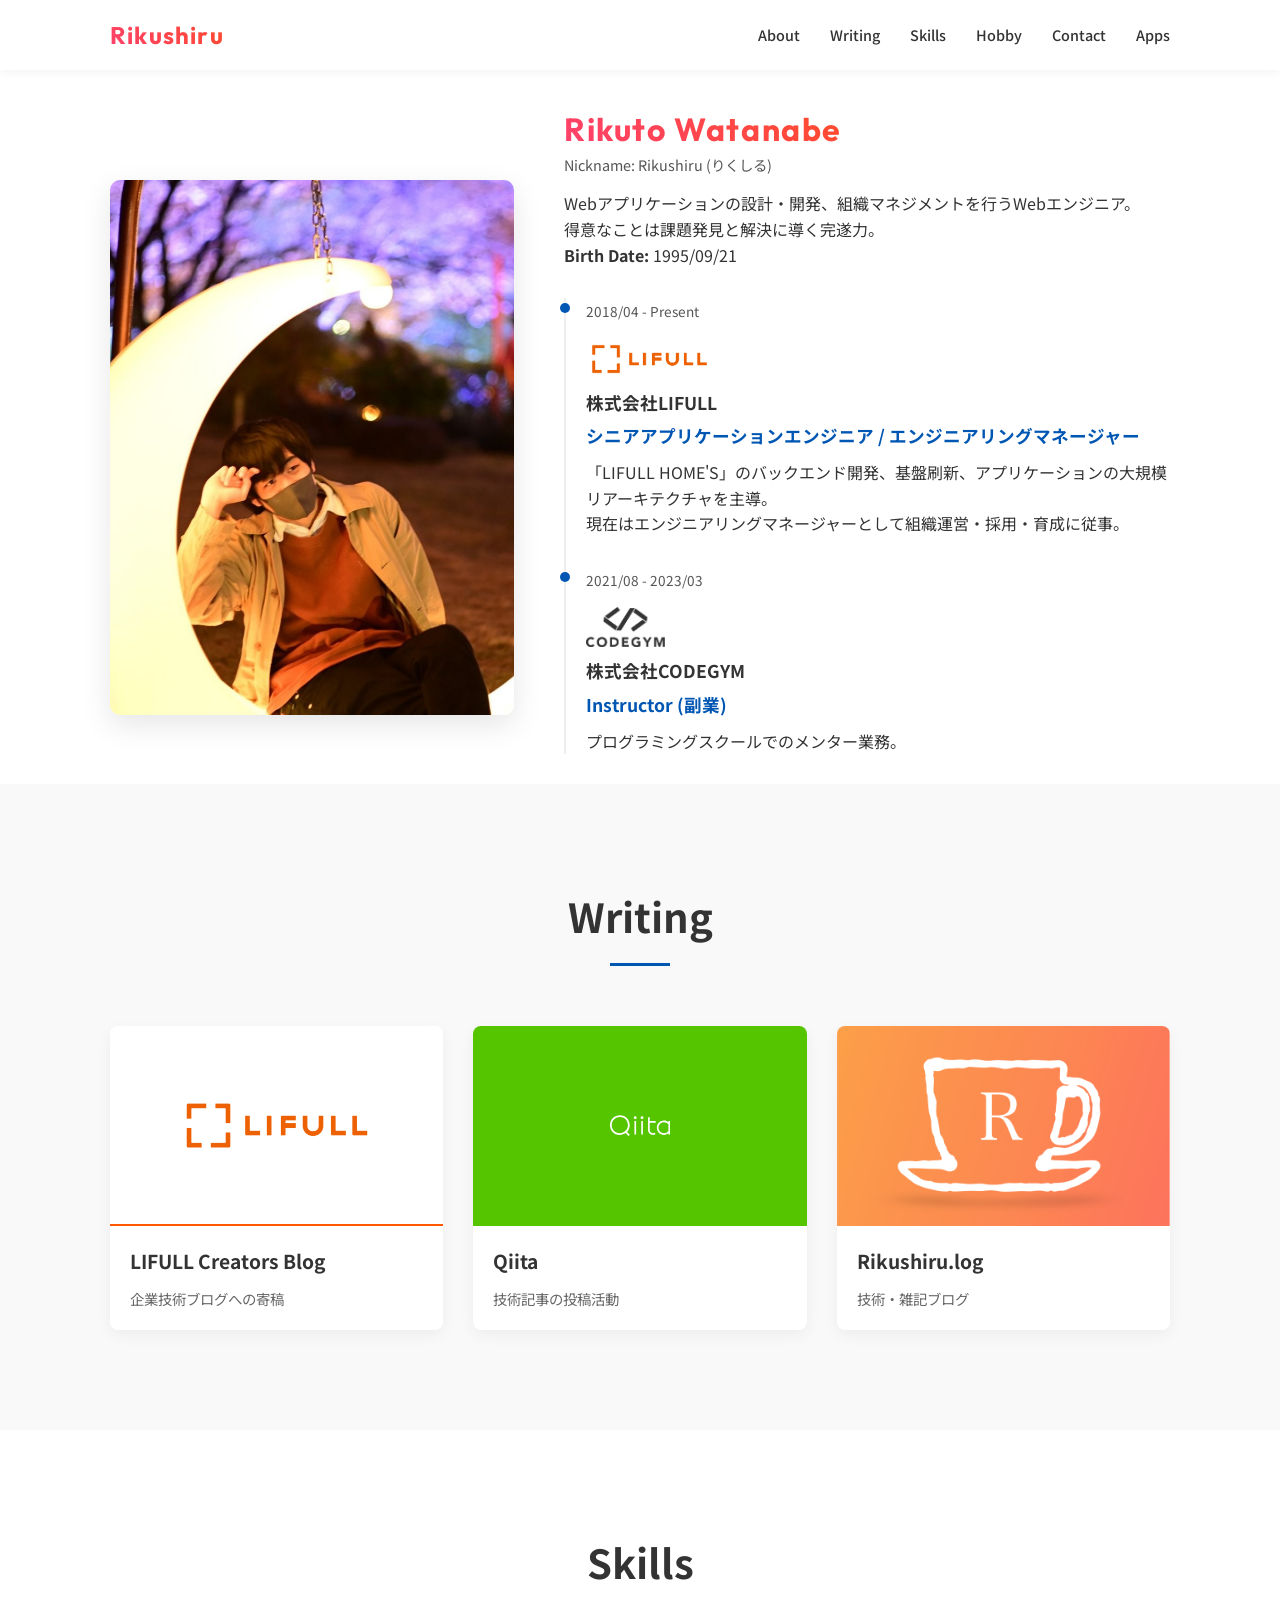
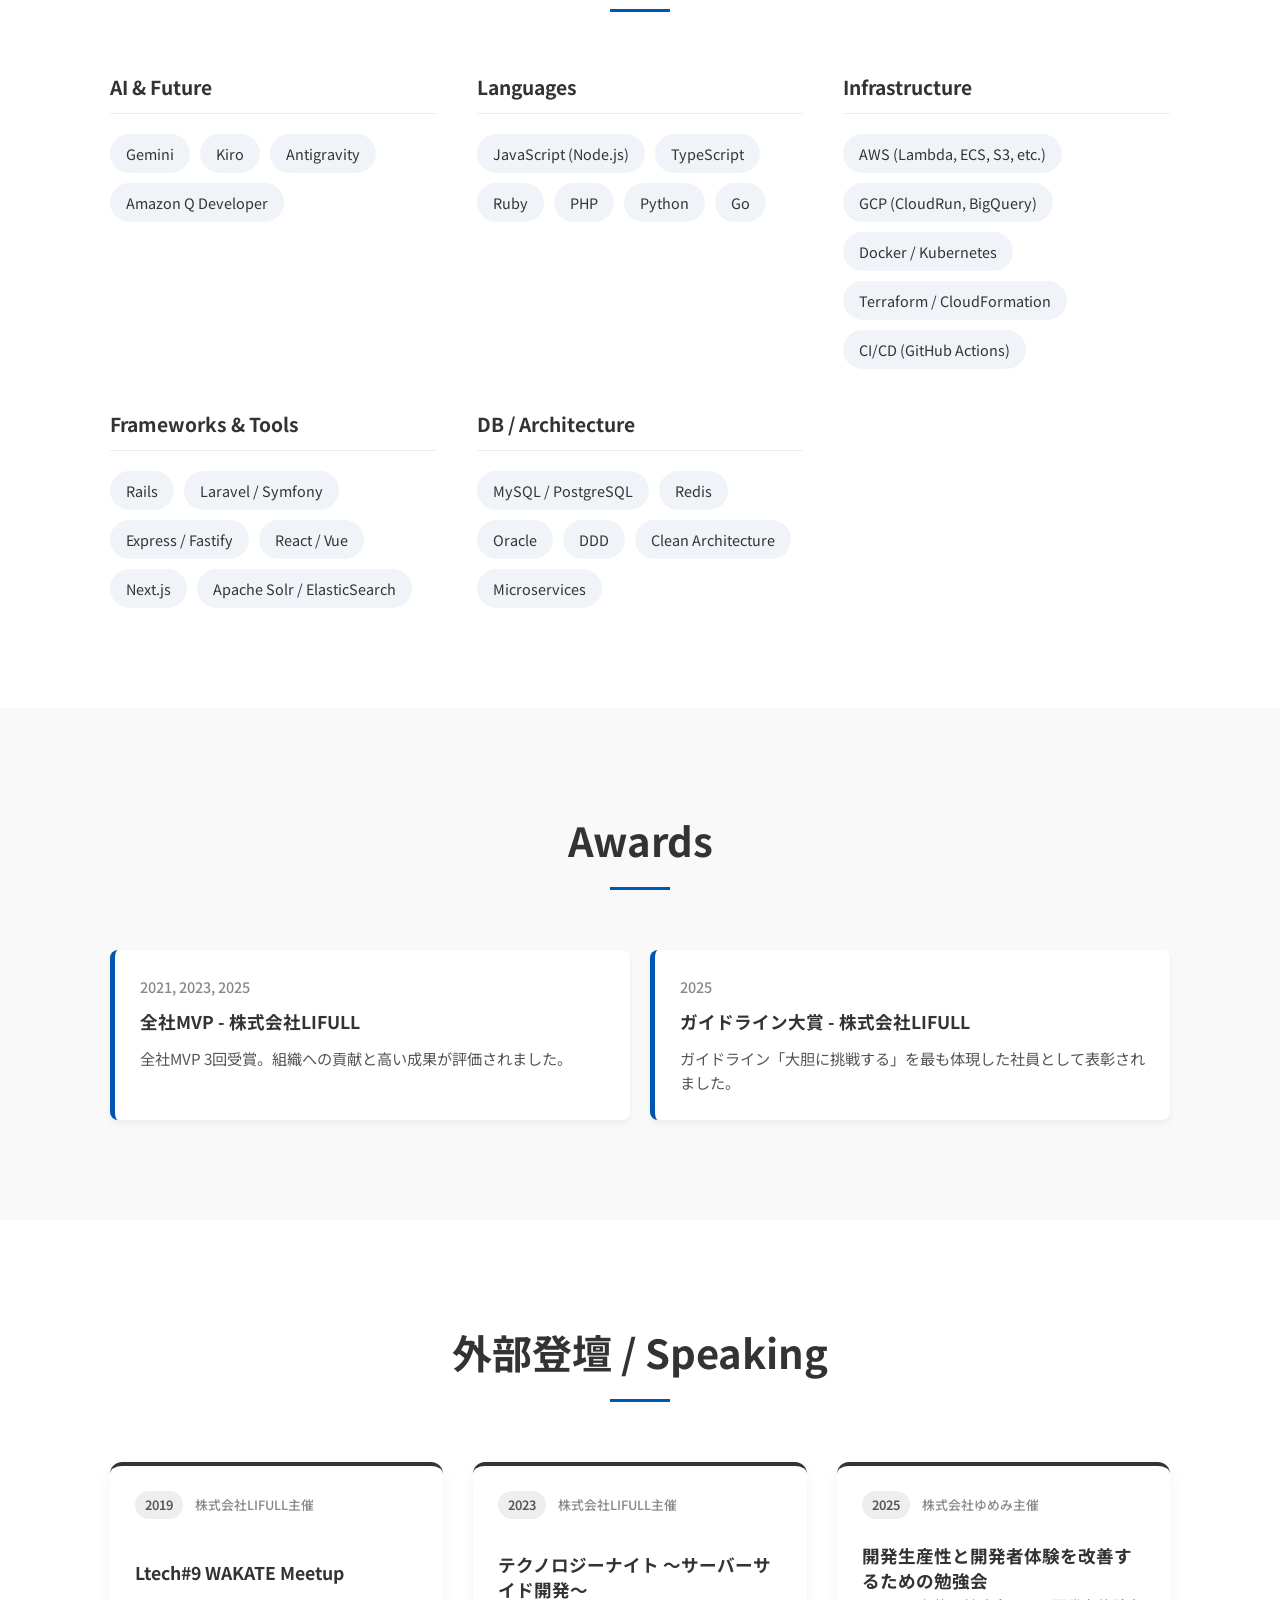
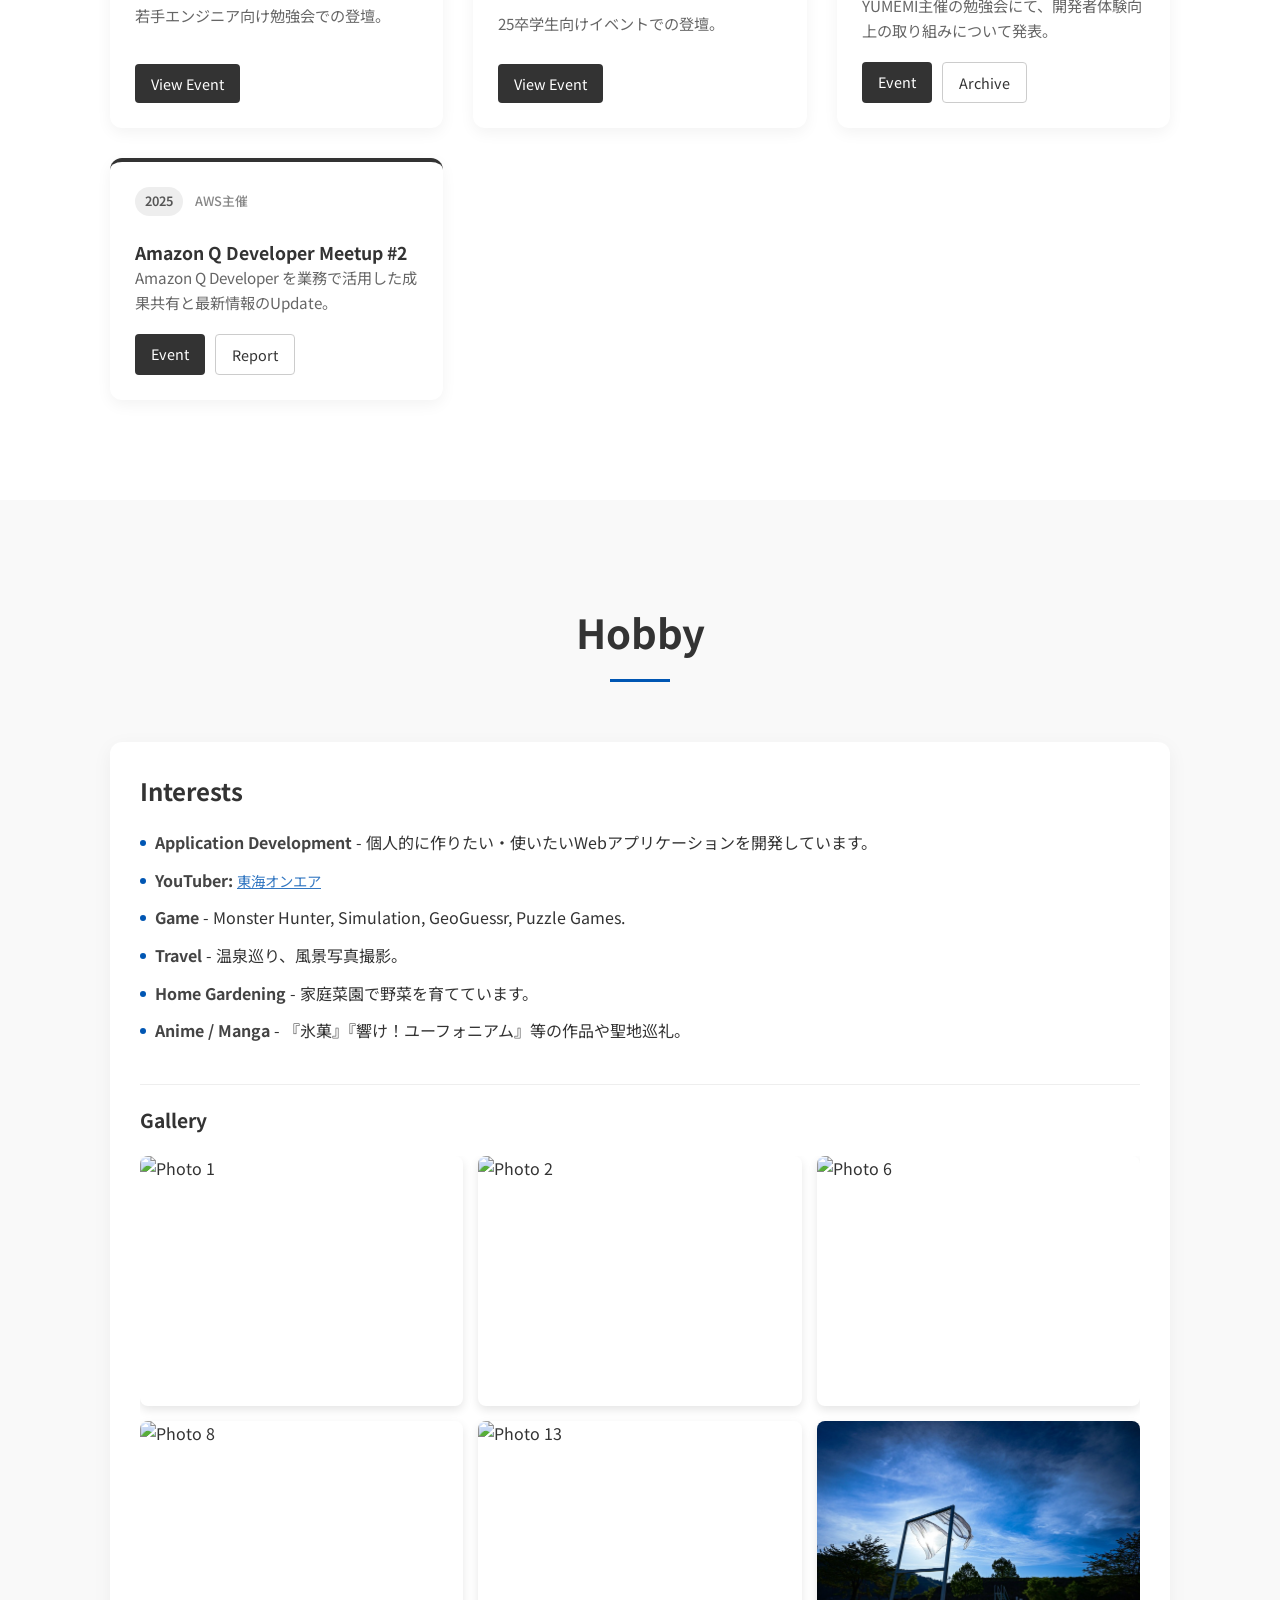
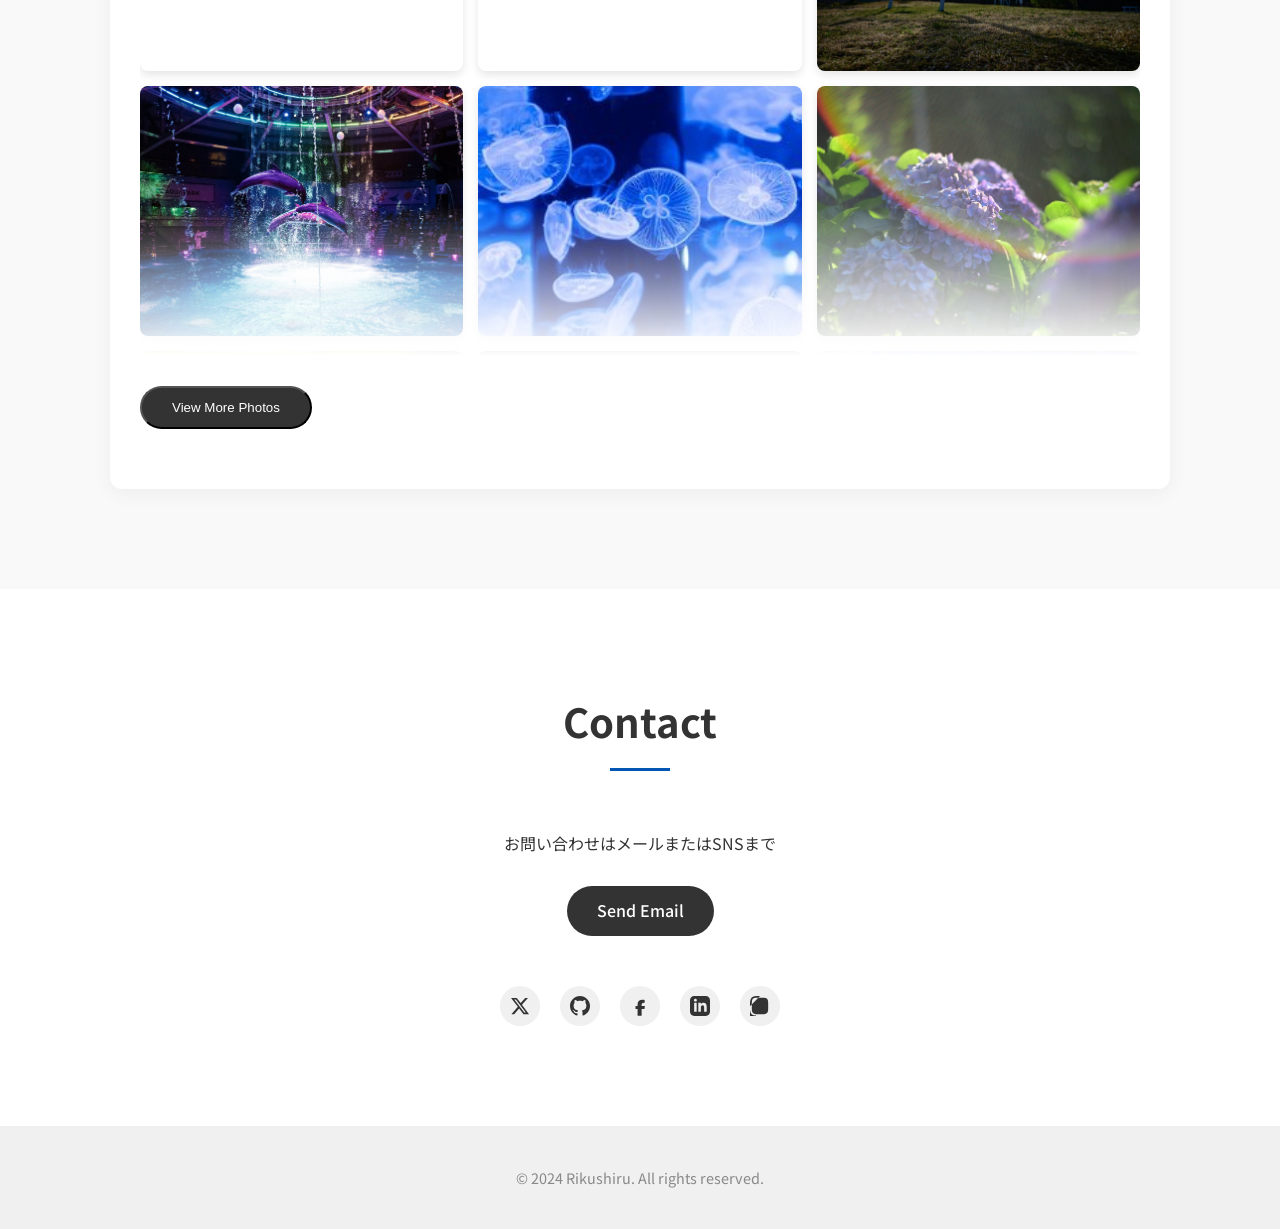
==== index.html @ 0a44ce72 "feat: Add favicon, correct nickname typo, and enhance page layout with flexbox." ====
<!DOCTYPE html>
<html lang="ja">

<head>
	<meta charset="UTF-8">
	<meta name="viewport" content="width=device-width, initial-scale=1.0">
	<title>Rikushiru | Portfolio</title>
	<link rel="preconnect" href="https://fonts.googleapis.com">
	<link rel="preconnect" href="https://fonts.gstatic.com" crossorigin>
	<link
		href="https://fonts.googleapis.com/css2?family=Noto+Sans+JP:wght@300;400;500;700&family=Outfit:wght@500;700&display=swap"
		rel="stylesheet">
	<link rel="stylesheet" href="style.css">
	<link rel="icon" href="/images/favicon.ico">
</head>

<body>
	<header id="header">
		<div class="container header-container">
			<a href="#" class="logo">Rikushiru</a>
			<nav class="nav">
				<button class="menu-toggle" aria-label="Menu">
					<span></span>
					<span></span>
					<span></span>
				</button>
				<ul class="nav-links">
					<li><a href="#">About</a></li>
					<li><a href="#writing">Writing</a></li>
					<li><a href="#skills">Skills</a></li>

					<li><a href="#hobby">Hobby</a></li>
					<li><a href="#contact">Contact</a></li>
					<li><a href="apps.html">Apps</a></li>
				</ul>
			</nav>
		</div>
	</header>

	<main>
		<div class="container" style="padding-top: 40px;"> <!-- Added padding for spacing -->
			<div class="about-grid fade-in-up">
				<div class="about-image">
					<img src="images/profile.jpg" alt="Profile">
				</div>
				<div class="about-text">
					<h1 class="about-name">Rikuto Watanabe</h1>
					<p class="nickname">Nickname: Rikushiru (りくしる)</p>
					<p>Webアプリケーションの設計・開発、組織マネジメントを行うWebエンジニア。</p>
					<p>得意なことは課題発見と解決に導く完遂力。</p>
					<p><strong>Birth Date:</strong> 1995/09/21</p>

					<div class="timeline">
						<div class="timeline-item">
							<span class="date">2018/04 - Present</span>
							<div class="timeline-logo-header">
								<img src="images/lifull.png" alt="LIFULL" class="brand-logo-lifull">
							</div>
							<h4 class="highlight-title">株式会社LIFULL</h4>
							<p class="highlight-role">シニアアプリケーションエンジニア / エンジニアリングマネージャー</p>
							<p>「LIFULL
								HOME'S」のバックエンド開発、基盤刷新、アプリケーションの大規模リアーキテクチャを主導。<br>現在はエンジニアリングマネージャーとして組織運営・採用・育成に従事。
							</p>
						</div>
						<div class="timeline-item">
							<span class="date">2021/08 - 2023/03</span>
							<div class="timeline-logo-header">
								<img src="images/codegym.webp" alt="CODEGYM" class="brand-logo-lifull">
							</div>
							<h4 class="highlight-title">株式会社CODEGYM</h4>
							<p class="highlight-role">Instructor (副業)</p>
							<p>プログラミングスクールでのメンター業務。</p>
						</div>
					</div>
				</div>
			</div>
		</div>
		</section>

		<section id="writing" class="section bg-light">
			<div class="container">
				<h2 class="section-title fade-in-up">Writing</h2>
				<div class="works-grid">
					<!-- LIFULL Blog -->
					<a href="https://www.lifull.blog/archive/author/LIFULL-watanari" target="_blank"
						class="work-card fade-in-up">
						<div class="work-icon-container"
							style="background-color: #fff; border-bottom: 2px solid #FF5800;">
							<img src="images/lifull.png" alt="LIFULL" style="width: 60%;">
						</div>
						<div class="work-info">
							<h3>LIFULL Creators Blog</h3>
							<p>企業技術ブログへの寄稿</p>
						</div>
					</a>

					<!-- Qiita -->
					<a href="https://qiita.com/riku-shiru" target="_blank" class="work-card fade-in-up">
						<div class="work-icon-container" style="background-color: #55c500;">
							<!-- Qiita SVG -->
							<svg class="work-svg-logo" viewBox="0 0 24 24" fill="white">
								<path
									d="M7.883 11.615c0-1.92-1.474-3.904-3.974-3.904C1.987 7.71 0 9.183 0 11.679c0 1.92 1.474 3.905 3.973 3.905.801 0 1.602-.256 2.275-.736L7.402 16l.513-.512-1.09-1.088c.673-.736 1.058-1.696 1.058-2.785zm-3.974-3.2c1.827 0 3.269 1.408 3.269 3.232 0 1.569-1.218 3.233-3.237 3.233-2.018 0-3.236-1.632-3.236-3.2 0-2.049 1.634-3.265 3.204-3.265zm5.864 1.568h.673v5.44h-.673zm.32-.736a.574.574 0 0 1-.576-.576c0-.32.256-.576.576-.576.32 0 .577.256.577.576 0 .32-.256.576-.577.576zm2.724 0a.574.574 0 0 1-.577-.576c0-.32.257-.576.577-.576.32 0 .577.256.577.576 0 .32-.256.576-.577.576zm-.32.736h.673v5.44h-.673zm4.71 5.537c-1.25 0-1.987-.96-1.987-1.92V8.479h.673v1.504h2.371v.672h-2.37v2.977c0 .608.48 1.248 1.313 1.248.224 0 .449-.064.64-.192l.065-.032.32.576-.064.032c-.288.16-.64.256-.961.256zm4.454.032c-1.827 0-2.916-1.44-2.916-2.848 0-1.825 1.442-2.913 2.852-2.913.737 0 1.314.256 1.73.736v-.544H24v5.44h-.673v-.607c-.384.48-.961.736-1.666.736zm-.064-5.089c-1.09 0-2.18.832-2.18 2.24 0 1.089.834 2.177 2.244 2.177.64 0 1.282-.288 1.698-.8v-2.817a2.29 2.29 0 0 0-1.762-.8z" />
							</svg>
						</div>
						<div class="work-info">
							<h3>Qiita</h3>
							<p>技術記事の投稿活動</p>
						</div>
					</a>

					<!-- Rikushiru.log -->
					<a href="https://blog.riku-shiru.com" target="_blank" class="work-card fade-in-up">
						<div class="work-image" style="background-image: url('images/rikushiru_log.png')"></div>
						<div class="work-info">
							<h3>Rikushiru.log</h3>
							<p>技術・雑記ブログ</p>
						</div>
					</a>
				</div>
			</div>
		</section>

		<section id="skills" class="section">
			<div class="container">
				<h2 class="section-title fade-in-up">Skills</h2>
				<div class="skills-wrapper fade-in-up">
					<div class="skill-category">
						<h3>AI & Future</h3>
						<div class="skill-list">
							<span class="skill-tag">Gemini</span>
							<span class="skill-tag">Kiro</span>
							<span class="skill-tag">Antigravity</span>
							<span class="skill-tag">Amazon Q Developer</span>
						</div>
					</div>
					<div class="skill-category">
						<h3>Languages</h3>
						<div class="skill-list">
							<span class="skill-tag">JavaScript (Node.js)</span>
							<span class="skill-tag">TypeScript</span>
							<span class="skill-tag">Ruby</span>
							<span class="skill-tag">PHP</span>
							<span class="skill-tag">Python</span>
							<span class="skill-tag">Go</span>
						</div>
					</div>
					<div class="skill-category">
						<h3>Infrastructure</h3>
						<div class="skill-list">
							<span class="skill-tag">AWS (Lambda, ECS, S3, etc.)</span>
							<span class="skill-tag">GCP (CloudRun, BigQuery)</span>
							<span class="skill-tag">Docker / Kubernetes</span>
							<span class="skill-tag">Terraform / CloudFormation</span>
							<span class="skill-tag">CI/CD (GitHub Actions)</span>
						</div>
					</div>
					<div class="skill-category">
						<h3>Frameworks & Tools</h3>
						<div class="skill-list">
							<span class="skill-tag">Rails</span>
							<span class="skill-tag">Laravel / Symfony</span>
							<span class="skill-tag">Express / Fastify</span>
							<span class="skill-tag">React / Vue</span>
							<span class="skill-tag">Next.js</span>
							<span class="skill-tag">Apache Solr / ElasticSearch</span>
						</div>
					</div>
					<div class="skill-category">
						<h3>DB / Architecture</h3>
						<div class="skill-list">
							<span class="skill-tag">MySQL / PostgreSQL</span>
							<span class="skill-tag">Redis</span>
							<span class="skill-tag">Oracle</span>
							<span class="skill-tag">DDD</span>
							<span class="skill-tag">Clean Architecture</span>
							<span class="skill-tag">Microservices</span>
						</div>
					</div>
				</div>
			</div>
		</section>

		<section id="awards" class="section bg-light">
			<div class="container">
				<h2 class="section-title fade-in-up">Awards</h2>
				<div class="awards-custom-grid fade-in-up">
					<!-- Award Item -->
					<div class="award-card">
						<div class="award-year">2021, 2023, 2025</div>
						<div class="award-content">
							<h3>全社MVP - 株式会社LIFULL</h3>
							<p>全社MVP 3回受賞。組織への貢献と高い成果が評価されました。</p>
						</div>
					</div>
					<!-- Award Item -->
					<div class="award-card">
						<div class="award-year">2025</div>
						<div class="award-content">
							<h3>ガイドライン大賞 - 株式会社LIFULL</h3>
							<p>ガイドライン「大胆に挑戦する」を最も体現した社員として表彰されました。</p>
						</div>
					</div>
				</div>
			</div>
		</section>

		<section id="speaking" class="section">
			<div class="container">
				<h2 class="section-title fade-in-up">外部登壇 / Speaking</h2>
				<div class="speaking-grid fade-in-up">
					<!-- Speaking Item -->
					<div class="speaking-card">
						<div class="speaking-header">
							<span class="speaking-date">2019</span>
							<span class="speaking-organizer">株式会社LIFULL主催</span>
						</div>
						<h3 class="speaking-title">Ltech#9 WAKATE Meetup</h3>
						<div class="speaking-body">
							<p>若手エンジニア向け勉強会での登壇。</p>
						</div>
						<a href="https://lifull.connpass.com/event/152299/" target="_blank" class="speaking-link">View
							Event</a>
					</div>

					<!-- Speaking Item -->
					<div class="speaking-card">
						<div class="speaking-header">
							<span class="speaking-date">2023</span>
							<span class="speaking-organizer">株式会社LIFULL主催</span>
						</div>
						<h3 class="speaking-title">テクノロジーナイト ～サーバーサイド開発～</h3>
						<div class="speaking-body">
							<p>25卒学生向けイベントでの登壇。</p>
						</div>
						<a href="https://paiza.jp/student/job_offers/23263" target="_blank" class="speaking-link">View
							Event</a>
					</div>

					<!-- Speaking Item -->
					<div class="speaking-card">
						<div class="speaking-header">
							<span class="speaking-date">2025</span>
							<span class="speaking-organizer">株式会社ゆめみ主催</span>
						</div>
						<h3 class="speaking-title">開発生産性と開発者体験を改善するための勉強会</h3>
						<div class="speaking-body">
							<p>YUMEMI主催の勉強会にて、開発者体験向上の取り組みについて発表。</p>
						</div>
						<div class="speaking-links">
							<a href="https://yumemi.connpass.com/event/371982/" target="_blank"
								class="speaking-link">Event</a>
							<a href="https://www.youtube.com/watch?v=M3Kv05csnn8" target="_blank"
								class="speaking-link secondary">Archive</a>
						</div>
					</div>

					<!-- Speaking Item -->
					<div class="speaking-card">
						<div class="speaking-header">
							<span class="speaking-date">2025</span>
							<span class="speaking-organizer">AWS主催</span>
						</div>
						<h3 class="speaking-title">Amazon Q Developer Meetup #2</h3>
						<div class="speaking-body">
							<p>Amazon Q Developer を業務で活用した成果共有と最新情報のUpdate。</p>
						</div>
						<div class="speaking-links">
							<a href="https://aws.amazon.com/startups/events/amazonq-developer-meetup-20250828?lang=ja"
								target="_blank" class="speaking-link">Event</a>
							<a href="https://aws.amazon.com/jp/blogs/news/amazon-q-developer-meetup-2-report/"
								target="_blank" class="speaking-link secondary">Report</a>
						</div>
					</div>
				</div>
			</div>
		</section>

		<section id="hobby" class="section bg-light">
			<div class="container">
				<h2 class="section-title fade-in-up">Hobby</h2>
				<div class="hobby-content fade-in-up">
					<div class="hobby-text">
						<h3>Interests</h3>
						<ul class="interest-list">
							<li><span class="interest-label">Application Development</span> -
								個人的に作りたい・使いたいWebアプリケーションを開発しています。</li>
							<li><span class="interest-label">YouTuber:</span> <a
									href="https://www.youtube.com/user/TokaiOnAir" target="_blank"
									class="external-link">東海オンエア</a></li>
							<li><span class="interest-label">Game</span> - Monster Hunter, Simulation, GeoGuessr, Puzzle
								Games.</li>
							<li><span class="interest-label">Travel</span> - 温泉巡り、風景写真撮影。</li>
							<li><span class="interest-label">Home Gardening</span> - 家庭菜園で野菜を育てています。</li>
							<li><span class="interest-label">Anime / Manga</span> - 『氷菓』『響け！ユーフォニアム』等の作品や聖地巡礼。</li>
						</ul>
					</div>

					<h3 class="minor-title">Gallery</h3>
					<div class="photo-gallery">
						<!-- Landscape / Wide -->
						<img src="images/p1.JPG" alt="Photo 1" loading="lazy">
						<img src="images/p2.JPG" alt="Photo 2" loading="lazy">
						<img src="images/p6.JPG" alt="Photo 6" loading="lazy">
						<img src="images/p8.JPG" alt="Photo 8" loading="lazy">
						<img src="images/p13.jpg" alt="Photo 13" loading="lazy">

						<!-- Others -->
						<img src="images/p3.jpg" alt="Photo 3" loading="lazy">
						<img src="images/p5.jpg" alt="Photo 5" loading="lazy">
						<img src="images/p7.jpg" alt="Photo 7" loading="lazy">
						<img src="images/p9.jpg" alt="Photo 9" loading="lazy">
						<img src="images/p10.jpg" alt="Photo 10" loading="lazy">
						<img src="images/p11.jpg" alt="Photo 11" loading="lazy">
						<img src="images/p12.jpg" alt="Photo 12" loading="lazy">
						<img src="images/p14.jpg" alt="Photo 14" loading="lazy">
						<img src="images/p15.jpg" alt="Photo 15" loading="lazy">
						<img src="images/p16.jpg" loading="lazy" alt="Photo 16">
						<img src="images/p17.jpg" loading="lazy" alt="Photo 17">
						<img src="images/p18.jpg" loading="lazy" alt="Photo 18">
						<img src="images/p19.jpg" loading="lazy" alt="Photo 19">
						<img src="images/p20.jpg" loading="lazy" alt="Photo 20">
						<img src="images/p21.jpg" loading="lazy" alt="Photo 21">
						<img src="images/p22.jpg" loading="lazy" alt="Photo 22">
						<img src="images/p23.jpg" loading="lazy" alt="Photo 23">
						<img src="images/p24.jpg" loading="lazy" alt="Photo 24">
						<img src="images/p25.jpg" loading="lazy" alt="Photo 25">
						<img src="images/p26.jpg" loading="lazy" alt="Photo 26">
						<img src="images/p27.jpg" loading="lazy" alt="Photo 27">
						<img src="images/p28.jpg" loading="lazy" alt="Photo 28">
						<img src="images/p29.jpg" loading="lazy" alt="Photo 29">
						<img src="images/p30.jpg" loading="lazy" alt="Photo 30">
					</div>
					<button id="gallery-toggle" class="gallery-toggle btn">View More Photos</button>
				</div>
			</div>
		</section>

		<section id="contact" class="section">
			<div class="container center-text fade-in-up">
				<h2 class="section-title">Contact</h2>
				<p>お問い合わせはメールまたはSNSまで</p>

				<a href="mailto:rikushiru.com@gmail.com" class="btn">Send Email</a>

				<div class="social-links">
					<a href="http://twitter.com/riku_shiru" target="_blank" aria-label="X (Twitter)"
						class="sns-icon x-icon">
						<svg viewBox="0 0 24 24">
							<path
								d="M18.244 2.25h3.308l-7.227 8.26 8.502 11.24H16.17l-5.214-6.817L4.99 21.75H1.68l7.73-8.835L1.254 2.25H8.08l4.713 6.231zm-1.161 17.52h1.833L7.084 4.126H5.117z" />
						</svg>
					</a>
					<a href="https://github.com/riku-shiru" target="_blank" aria-label="GitHub"
						class="sns-icon github-icon">
						<svg viewBox="0 0 24 24">
							<path
								d="M12 0c-6.626 0-12 5.373-12 12 0 5.302 3.438 9.8 8.207 11.387.599.111.793-.261.793-.577v-2.234c-3.338.726-4.033-1.416-4.033-1.416-.546-1.387-1.333-1.756-1.333-1.756-1.089-.745.083-.729.083-.729 1.205.084 1.839 1.237 1.839 1.237 1.07 1.834 2.807 1.304 3.492.997.107-.775.418-1.305.762-1.604-2.665-.305-5.467-1.334-5.467-5.931 0-1.311.469-2.381 1.236-3.221-.124-.303-.535-1.524.117-3.176 0 0 1.008-.322 3.301 1.23.957-.266 1.983-.399 3.003-.404 1.02.005 2.047.138 3.006.404 2.291-1.552 3.297-1.23 3.297-1.23.653 1.653.242 2.874.118 3.176.77.84 1.235 1.911 1.235 3.221 0 4.609-2.807 5.624-5.479 5.921.43.372.823 1.102.823 2.222v3.293c0 .319.192.694.801.576 4.765-1.589 8.199-6.086 8.199-11.386 0-6.627-5.373-12-12-12z" />
						</svg>
					</a>
					<a href="https://www.facebook.com/rkt.w2024" target="_blank" aria-label="Facebook"
						class="sns-icon facebook-icon">
						<svg viewBox="0 0 24 24">
							<path
								d="M9.101 23.691v-7.98H6.627v-3.667h2.474v-1.58c0-4.085 1.848-5.978 5.858-5.978.401 0 .955.042 1.468.103a8.68 8.68 0 0 1 1.141.195v3.325a8.623 8.623 0 0 0-.653-.036c-2.148 0-2.971.956-2.971 3.005v.97h3.917l-.52 3.667h-3.397v7.98h-4.846z" />
						</svg>
					</a>
					<a href="https://jp.linkedin.com/in/%E9%99%B8%E6%96%97-%E6%B8%A1%E9%82%89-16415b18a" target="_blank"
						aria-label="LinkedIn" class="sns-icon linkedin-icon">
						<svg viewBox="0 0 24 24">
							<path
								d="M19 0h-14c-2.761 0-5 2.239-5 5v14c0 2.761 2.239 5 5 5h14c2.762 0 5-2.239 5-5v-14c0-2.761-2.238-5-5-5zm-11 19h-3v-11h3v11zm-1.5-12.268c-.966 0-1.75-.79-1.75-1.764s.784-1.764 1.75-1.764 1.75.79 1.75 1.764-.783 1.764-1.75 1.764zm13.5 12.268h-3v-5.604c0-3.368-4-3.113-4 0v5.604h-3v-11h3v1.765c1.396-2.586 7-2.777 7 2.476v6.759z" />
						</svg>
					</a>
					<a href="https://www.instagram.com/rikurikucom/" target="_blank" aria-label="Instagram"
						class="sns-icon instagram-icon">
						<svg viewBox="0 0 24 24">
							<path
								d="M12 2.163c3.204 0 3.584.012 4.85.07 3.252.148 4.771 1.691 4.919 4.919.058 1.265.069 1.645.069 4.849 0 3.205-.012 3.584-.069 4.849-.149 3.225-1.664 4.771-4.919 4.919-1.266.058-1.644.07-4.85.07-3.204 0-3.584-.012-4.849-.07-3.26-.149-4.771-1.699-4.919-4.92-.058-1.265-.07-1.644-.07-4.849 0-3.204.013-3.583.07-4.849.149-3.227 1.664-4.771 4.919-4.919 1.266-.057 1.645-.069 4.849-.069zm0-2.163c-3.259 0-3.667.014-4.947.072-4.358.2-6.78 2.618-6.98 6.98-.059 1.281-.073 1.689-.073 4.948 0 3.259.014 3.668.072 4.948.2 4.358 2.618 6.78 6.98 6.281.058 1.689.072 4.948.072 3.259 0 3.668-.014 4.948-.072 4.354-.2 6.782-2.618 6.979-6.98.059-1.28.073-1.689.073-4.948 0-3.259-.014-3.667-.072-4.948-.2-4.354-2.613-6.78-6.979-6.98-1.281-.059-1.69-.073-4.949-.073zm0 5.838c-3.403 0-6.162 2.759-6.162 6.162s2.759 6.163 6.162 6.163 6.162-2.759 6.162-6.163c0-3.403-2.759-6.162-6.162-6.162zm0 10.162c-2.209 0-4-1.79-4-4 0-2.209 1.791-4 4-4s4 1.791 4 4c0 2.21-1.791 4-4 4zm6.406-11.845c-.796 0-1.441.645-1.441 1.44s.645 1.44 1.441 1.44c.795 0 1.439-.645 1.439-1.44s-.644-1.44-1.439-1.44z" />
						</svg>
					</a>
				</div>
			</div>
		</section>
	</main>

	<footer id="footer">
		<div class="container">
			<p>&copy; 2024 Rikushiru. All rights reserved.</p>
		</div>
	</footer>

	<script src="script.js"></script>
</body>

</html>
---- style.css ----
:root {
    --bg-color: #ffffff;
    --text-color: #333333;
    --accent-color: #0056b3;
    --secondary-bg: #f9f9f9;
    --font-main: 'Noto Sans JP', sans-serif;
    --nav-height: 70px;
    --ease-out: cubic-bezier(0.25, 1, 0.5, 1);
}

* {
    margin: 0;
    padding: 0;
    box-sizing: border-box;
}

html {
    scroll-behavior: smooth;
}

body {
    font-family: var(--font-main);
    color: var(--text-color);
    background-color: var(--bg-color);
    line-height: 1.6;
    overflow-x: hidden;
    display: flex;
    flex-direction: column;
    min-height: 100vh;
}

a {
    text-decoration: none;
    color: inherit;
    transition: color 0.3s var(--ease-out);
}

img {
    max-width: 100%;
    height: auto;
    display: block;
}

ul {
    list-style: none;
}

/* Layout Utilities */
.container {
    max-width: 1100px;
    margin: 0 auto;
    padding: 0 20px;
}

.section {
    padding: 100px 0;
}

.bg-light {
    background-color: var(--secondary-bg);
}

.center-text {
    text-align: center;
}

/* Header */
#header {
    position: fixed;
    top: 0;
    left: 0;
    width: 100%;
    height: var(--nav-height);
    background: rgba(255, 255, 255, 0.9);
    backdrop-filter: blur(10px);
    z-index: 1000;
    box-shadow: 0 2px 10px rgba(0, 0, 0, 0.05);
    display: flex;
    align-items: center;
}

.header-container {
    width: 100%;
    display: flex;
    justify-content: space-between;
    align-items: center;
}

.logo {
    font-size: 1.5rem;
    font-weight: 700;
    letter-spacing: 0.05em;
    font-family: 'Outfit', sans-serif;
    /* Stylish Font */
    /* Brighter, Vibrant Gradient (Remove Dullness) */
    background: linear-gradient(45deg, #FF416C 0%, #FF4B2B 100%);
    /* Alternative: background: linear-gradient(to right, #ed213a 0%, #93291e 100%); */


    -webkit-background-clip: text;
    -webkit-text-fill-color: transparent;
    background-clip: text;
    color: transparent;
    display: inline-block;
}

.nav-links {
    display: flex;
    gap: 30px;
}

.nav-links li a {
    font-size: 0.9rem;
    font-weight: 500;
    position: relative;
}

.nav-links li a::after {
    content: '';
    position: absolute;
    bottom: -5px;
    left: 0;
    width: 0;
    height: 2px;
    background: var(--accent-color);
    transition: width 0.3s var(--ease-out);
}

.nav-links li a:hover::after,
.nav-links li a.active::after {
    width: 100%;
}

.nav-links li a.active {
    color: var(--accent-color);
}

.menu-toggle {
    display: none;
    background: none;
    border: none;
    cursor: pointer;
    flex-direction: column;
    gap: 5px;
}

.menu-toggle span {
    display: block;
    width: 25px;
    height: 3px;
    background: var(--text-color);
    transition: 0.3s;
}

main {
    padding-top: var(--nav-height);
    flex: 1;
}

/* Hero Section Removed */


/* Section Titles */
.section-title {
    font-size: 2.5rem;
    display: block;
    width: fit-content;
    margin: 0 auto 60px;
}

.section-title::after {
    content: '';
    display: block;
    width: 60px;
    height: 3px;
    background: var(--accent-color);
    margin: 15px auto 0;
}

/* About Section */
.about-grid {
    display: grid;
    grid-template-columns: 1fr 1.5fr;
    gap: 50px;
    align-items: center;
}

.about-image img {
    border-radius: 10px;
    box-shadow: 0 10px 30px rgba(0, 0, 0, 0.1);
    transition: transform 0.3s var(--ease-out);
}

.about-image img:hover {
    transform: scale(1.02);
}

.timeline {
    margin-top: 30px;
    border-left: 2px solid #eee;
    padding-left: 20px;
}

.timeline-item {
    margin-bottom: 30px;
    position: relative;
}

.timeline-item::before {
    content: '';
    position: absolute;
    left: -26px;
    top: 5px;
    width: 10px;
    height: 10px;
    background: var(--accent-color);
    border-radius: 50%;
}

.timeline-logo-header {
    height: 30px;
    margin-bottom: 5px;
    display: flex;
    align-items: center;
}

.brand-logo-lifull {
    height: 100%;
    width: auto;
}

.timeline-item h4 {
    margin: 5px 0;
    font-size: 1.1rem;
}

.date {
    font-size: 0.85rem;
    color: #555;
    /* Darker than #888 for better visibility */
}

/* Works Section */
.works-grid {
    display: grid;
    grid-template-columns: repeat(auto-fit, minmax(300px, 1fr));
    gap: 30px;
}

.work-card {
    background: #fff;
    border-radius: 8px;
    overflow: hidden;
    box-shadow: 0 5px 15px rgba(0, 0, 0, 0.05);
    transition: transform 0.3s var(--ease-out), box-shadow 0.3s var(--ease-out);
    display: flex;
    flex-direction: column;
    height: 100%;
}

.work-card:hover {
    transform: translateY(-5px);
    box-shadow: 0 15px 30px rgba(0, 0, 0, 0.1);
}

.work-image {
    height: 200px;
    background-size: cover;
    background-position: center;
    background-color: #eee;
    display: flex;
    align-items: center;
    justify-content: center;
    color: #aaa;
    font-weight: 500;
}

/* New: Container for Logo-based work items */
.work-icon-container {
    height: 200px;
    display: flex;
    align-items: center;
    justify-content: center;
    background: #fff;
}

.work-svg-logo {
    width: 60px;
    height: 60px;
}

.app-icon {
    width: auto;
    height: 150px;
    /* Larger than simple logos */
    max-width: 90%;
    object-fit: contain;
}

.work-info {
    padding: 20px;
    flex-grow: 1;
    /* Ensure uniform height */
}

.work-info h3 {
    margin-bottom: 10px;
    font-size: 1.2rem;
}

.work-info p {
    font-size: 0.9rem;
    color: #666;
}

.closed {
    opacity: 0.7;
}

.placeholder-image {
    background: #ddd;
    display: flex;
    align-items: center;
    justify-content: center;
    color: #666;
}

/* Skills Section */
.skills-wrapper {
    display: grid;
    grid-template-columns: repeat(auto-fit, minmax(280px, 1fr));
    gap: 40px;
}

.skill-category h3 {
    margin-bottom: 20px;
    font-size: 1.2rem;
    border-bottom: 1px solid #eee;
    padding-bottom: 10px;
}

.skill-list {
    display: flex;
    flex-wrap: wrap;
    gap: 10px;
}

.skill-tag {
    background: #f0f4f8;
    color: #333;
    padding: 8px 16px;
    border-radius: 20px;
    font-size: 0.9rem;
    transition: background 0.2s;
}

.skill-tag:hover {
    background: #e1e8ed;
}

/* Hobby Section */
.hobby-content {
    background: #fff;
    padding: 30px;
    border-radius: 12px;
    box-shadow: 0 5px 20px rgba(0, 0, 0, 0.05);
}

.hobby-text h3 {
    font-size: 1.5rem;
    margin-bottom: 20px;
}

.interest-list {
    list-style: none;
    margin-bottom: 30px;
}

.interest-list li {
    margin-bottom: 12px;
    font-size: 1rem;
    line-height: 1.6;
    padding-left: 15px;
    position: relative;
}

.interest-list li::before {
    content: '';
    position: absolute;
    left: 0;
    top: 10px;
    width: 6px;
    height: 6px;
    border-radius: 50%;
    background: var(--accent-color);
}

.interest-label {
    font-weight: 700;
    color: #444;
}

.minor-title {
    font-size: 1.2rem;
    margin: 40px 0 20px;
    padding-top: 20px;
    border-top: 1px solid #eee;
}

/* Collapsible Gallery (Desktop & Mobile) */
.photo-gallery {
    display: grid;
    grid-template-columns: repeat(auto-fill, minmax(250px, 1fr));
    gap: 15px;
    max-height: 800px;
    /* Show approx 3 rows */
    overflow: hidden;
    position: relative;
    transition: max-height 0.8s ease;
    padding-bottom: 20px;
}

.photo-gallery.expanded {
    max-height: 5000px;
    /* Large enough to show all */
}

/* Gradient Overlay */
.photo-gallery::after {
    content: '';
    position: absolute;
    bottom: 0;
    left: 0;
    width: 100%;
    height: 150px;
    background: linear-gradient(to bottom, rgba(255, 255, 255, 0), rgba(255, 255, 255, 1));
    display: block;
    pointer-events: none;
    transition: opacity 0.5s;
}

.photo-gallery.expanded::after {
    opacity: 0;
    pointer-events: none;
}

.photo-gallery img {
    width: 100%;
    height: 250px;
    /* Enforce uniform height */
    object-fit: cover;
    /* Crop to fill the square/rectangle */
    margin-bottom: 0;
    /* Grid handles gap */
    border-radius: 8px;
    box-shadow: 0 4px 10px rgba(0, 0, 0, 0.1);
    transition: transform 0.3s var(--ease-out);
    display: block;
    cursor: pointer;
}

.photo-gallery img:hover {
    transform: scale(1.02);
}

.gallery-toggle {
    display: block;
    margin: 20px auto 0;
    cursor: pointer;
    z-index: 10;
    position: relative;
}

@media (max-width: 768px) {
    .photo-gallery {
        grid-template-columns: repeat(2, 1fr);
        /* 2 columns on mobile */
    }
}

@media (max-width: 480px) {
    .photo-gallery {
        grid-template-columns: 1fr;
        /* 1 column on small screens */
    }
}

/* Replaces old insta-feed */
.insta-feed {
    display: none;
}

/* Contact Section */
.btn {
    display: inline-block;
    background: var(--text-color);
    color: #fff;
    padding: 12px 30px;
    border-radius: 30px;
    font-weight: 500;
    margin: 30px 0;
    transition: background 0.3s;
}

.btn:hover {
    background: var(--accent-color);
}

.social-links {
    display: flex;
    justify-content: center;
    gap: 20px;
    margin-top: 20px;
}

.sns-icon {
    width: 40px;
    height: 40px;
    display: flex;
    align-items: center;
    justify-content: center;
    border-radius: 50%;
    background: #f0f0f0;
    transition: transform 0.2s, background 0.2s, fill 0.2s;
}

.sns-icon svg {
    width: 20px;
    height: 20px;
    fill: #333;
    transition: fill 0.2s;
}

.sns-icon:hover {
    transform: translateY(-3px);
}

/* SNS Hover Colors */
.sns-icon:hover svg {
    fill: #fff;
}

.x-icon:hover {
    background: #000;
}

.github-icon:hover {
    background: #333;
}

.facebook-icon:hover {
    background: #1877F2;
}

.linkedin-icon:hover {
    background: #0A66C2;
}

.instagram-icon:hover {
    background: linear-gradient(45deg, #f09433 0%, #e6683c 25%, #dc2743 50%, #cc2366 75%, #bc1888 100%);
}

/* Footer */
#footer {
    background: #f0f0f0;
    padding: 40px 0;
    text-align: center;
    color: #888;
    font-size: 0.9rem;
}

/* Animations */
.fade-in-up {
    opacity: 0;
    transform: translateY(50px);
    /* Increased distance */
    transition: opacity 1s var(--ease-out), transform 1s var(--ease-out);
    /* Slower duration */
}

/* Emphasized Name in About Section */
.about-name {
    font-size: 2rem;
    font-weight: 700;
    margin-bottom: 5px;
    letter-spacing: 0.05em;
    line-height: 1.2;
    font-family: 'Outfit', sans-serif;
    /* Stylish Font */
    /* Matching Vibrant Gradient */
    background: linear-gradient(45deg, #FF416C 0%, #FF4B2B 100%);
    -webkit-background-clip: text;
    -webkit-text-fill-color: transparent;
    background-clip: text;
    color: transparent;
    display: inline-block;
}

.nickname {
    font-size: 0.9rem;
    color: #555;
    margin-bottom: 15px;
    font-weight: 400;
}

@media (max-width: 768px) {
    .about-name {
        font-size: 1.8rem;
    }
}

.fade-in-up.visible {
    opacity: 1;
    transform: translateY(0);
}

/* Mobile Responsiveness & Fixes */
@media (max-width: 768px) {
    .menu-toggle {
        display: flex;
        z-index: 1001;
    }

    /* Fixed Navigation for Mobile */
    .nav-links {
        position: fixed;
        top: 0;
        right: 0;
        height: 100vh;
        width: 80%;
        /* Slightly wider for better tap area */
        max-width: 300px;
        background: #fff;
        flex-direction: column;
        align-items: center;
        justify-content: center;
        transform: translateX(100%);
        transition: transform 0.3s var(--ease-out);
        box-shadow: -5px 0 15px rgba(0, 0, 0, 0.1);
        padding-top: 60px;
    }

    .nav-links.active {
        transform: translateX(0);
    }

    /* Prevent Horizontal Overflow */
    html,
    body {
        overflow-x: hidden;
        width: 100%;
    }

    .container {
        padding: 0 20px;
        width: 100%;
    }

    /* Mobile Profile Image: Circular and centered */
    .about-image {
        margin: 0 auto 30px;
        width: 200px;
        height: 200px;
    }

    .about-image img {
        border-radius: 50%;
        width: 100%;
        height: 100%;
        object-fit: cover;
    }

    .about-text {
        text-align: center;
    }

    .about-text .timeline {
        text-align: left;
    }

    /* Grid Adjustments */
    .about-grid,
    .works-grid,
    .skills-wrapper,
    .hobby-grid,
    .insta-feed {
        grid-template-columns: 1fr;
    }

    /* Hero Text Sizing */
    .hero-title {
        font-size: 2.5rem;
        word-break: break-word;
    }

    .hero-subtitle {
        font-size: 1.2rem;
    }

    .timeline-logo-header {
        height: 30px;
    }
}

/* Resume Section Styles */
.highlight-title {
    font-size: 1.4rem;
    font-weight: 700;
    color: var(--text-color);
    margin-top: 5px;
}

.highlight-role {
    font-size: 1.1rem;
    font-weight: 700;
    color: var(--accent-color);
    margin-bottom: 10px;
}

.resume-section {
    margin-top: 40px;
    padding-top: 20px;
    border-top: 1px solid #eee;
}

.resume-section h4 {
    font-size: 1.2rem;
    margin-bottom: 15px;
    margin-top: 30px;
    color: #444;
}

.resume-list {
    list-style: none;
}

.resume-list li {
    margin-bottom: 10px;
    padding-left: 20px;
    position: relative;
    font-size: 0.95rem;
}

.resume-list li::before {
    content: '•';
    color: var(--accent-color);
    position: absolute;
    left: 0;
    font-weight: bold;
}

/* Timeline Brand Logo Fix */
.timeline-logo-header {
    height: 40px;
    margin-bottom: 10px;
    margin-top: 15px;
    /* Added spacing above logo */
    display: flex;
    align-items: center;
}

.brand-logo-lifull {
    height: 100%;
    width: auto;
    object-fit: contain;
}

/* External Link Styles */
.external-link {
    font-size: 0.9rem;
    color: var(--accent-color);
    text-decoration: underline;
    opacity: 0.8;
    word-break: break-all;
}

.external-link:hover {
    opacity: 1;
}

/* Gallery Toggle (Mobile Only) - Moved here for specificity */


@media (max-width: 768px) {
    .gallery-toggle {
        display: block;
        margin: 20px auto 0;
    }
}

/* Lightbox Styles */
#lightbox {
    position: fixed;
    z-index: 9999;
    /* High z-index */
    top: 0;
    left: 0;
    width: 100%;
    height: 100%;
    background-color: rgba(0, 0, 0, 0.9);
    /* Dark overlay */
    display: none;
    align-items: center;
    justify-content: center;
    opacity: 0;
    transition: opacity 0.3s ease;
}

#lightbox.active {
    display: flex;
    opacity: 1;
}

#lightbox img {
    max-width: 90%;
    max-height: 90%;
    border-radius: 4px;
    box-shadow: 0 0 20px rgba(255, 255, 255, 0.1);
    object-fit: contain;
}

/* Awards & Speaking Refinement */
.awards-custom-grid {
    display: grid;
    grid-template-columns: repeat(auto-fit, minmax(300px, 1fr));
    gap: 20px;
    margin-top: 20px;
}

.award-card {
    background: #fff;
    border-radius: 8px;
    padding: 25px;
    box-shadow: 0 4px 6px rgba(0, 0, 0, 0.05);
    border-left: 5px solid var(--accent-color);
    /* Accent border */
    transition: transform 0.3s var(--ease-out), box-shadow 0.3s var(--ease-out);
    display: flex;
    flex-direction: column;
}

.award-card:hover {
    transform: translateY(-5px);
    box-shadow: 0 10px 20px rgba(0, 0, 0, 0.1);
}

.award-year {
    font-size: 0.9rem;
    color: #888;
    margin-bottom: 10px;
    font-weight: 500;
}

.award-content h3 {
    margin: 0 0 10px;
    font-size: 1.1rem;
    color: #333;
}

.award-content p {
    font-size: 0.95rem;
    color: #555;
    margin: 0;
}

/* Speaking Section */
.speaking-grid {
    display: grid;
    grid-template-columns: repeat(auto-fit, minmax(300px, 1fr));
    gap: 30px;
    margin-top: 20px;
}

.speaking-organizer {
    font-size: 0.8rem;
    color: #888;
    margin-left: 8px;
    font-weight: 500;
}

.speaking-card {
    background: #fff;
    border-radius: 12px;
    padding: 25px;
    box-shadow: 0 5px 15px rgba(0, 0, 0, 0.05);
    display: flex;
    flex-direction: column;
    justify-content: space-between;
    transition: transform 0.3s var(--ease-out);
    border-top: 4px solid #333;
    /* Distinct from awards */
}

.speaking-card:hover {
    transform: translateY(-5px);
}

.speaking-header {
    margin-bottom: 15px;
}

.speaking-date {
    background: #eee;
    padding: 4px 10px;
    border-radius: 15px;
    font-size: 0.8rem;
    font-weight: 600;
    color: #555;
    display: inline-block;
    margin-bottom: 10px;
}

.speaking-title {
    font-size: 1.1rem;
    font-weight: 700;
    line-height: 1.4;
}

.speaking-body p {
    font-size: 0.95rem;
    color: #666;
    margin-bottom: 20px;
}

.speaking-link {
    display: inline-block;
    padding: 8px 16px;
    background: #333;
    color: #fff;
    text-decoration: none;
    border-radius: 4px;
    font-size: 0.9rem;
    transition: background 0.2s;
    text-align: center;
    width: fit-content;
}

.speaking-link:hover {
    background: #555;
    color: #fff;
}

.speaking-links {
    display: flex;
    gap: 10px;
}

.speaking-link.secondary {
    background: transparent;
    color: #333;
    border: 1px solid #ccc;
}

.speaking-link.secondary:hover {
    background: #f5f5f5;
    color: #333;
}
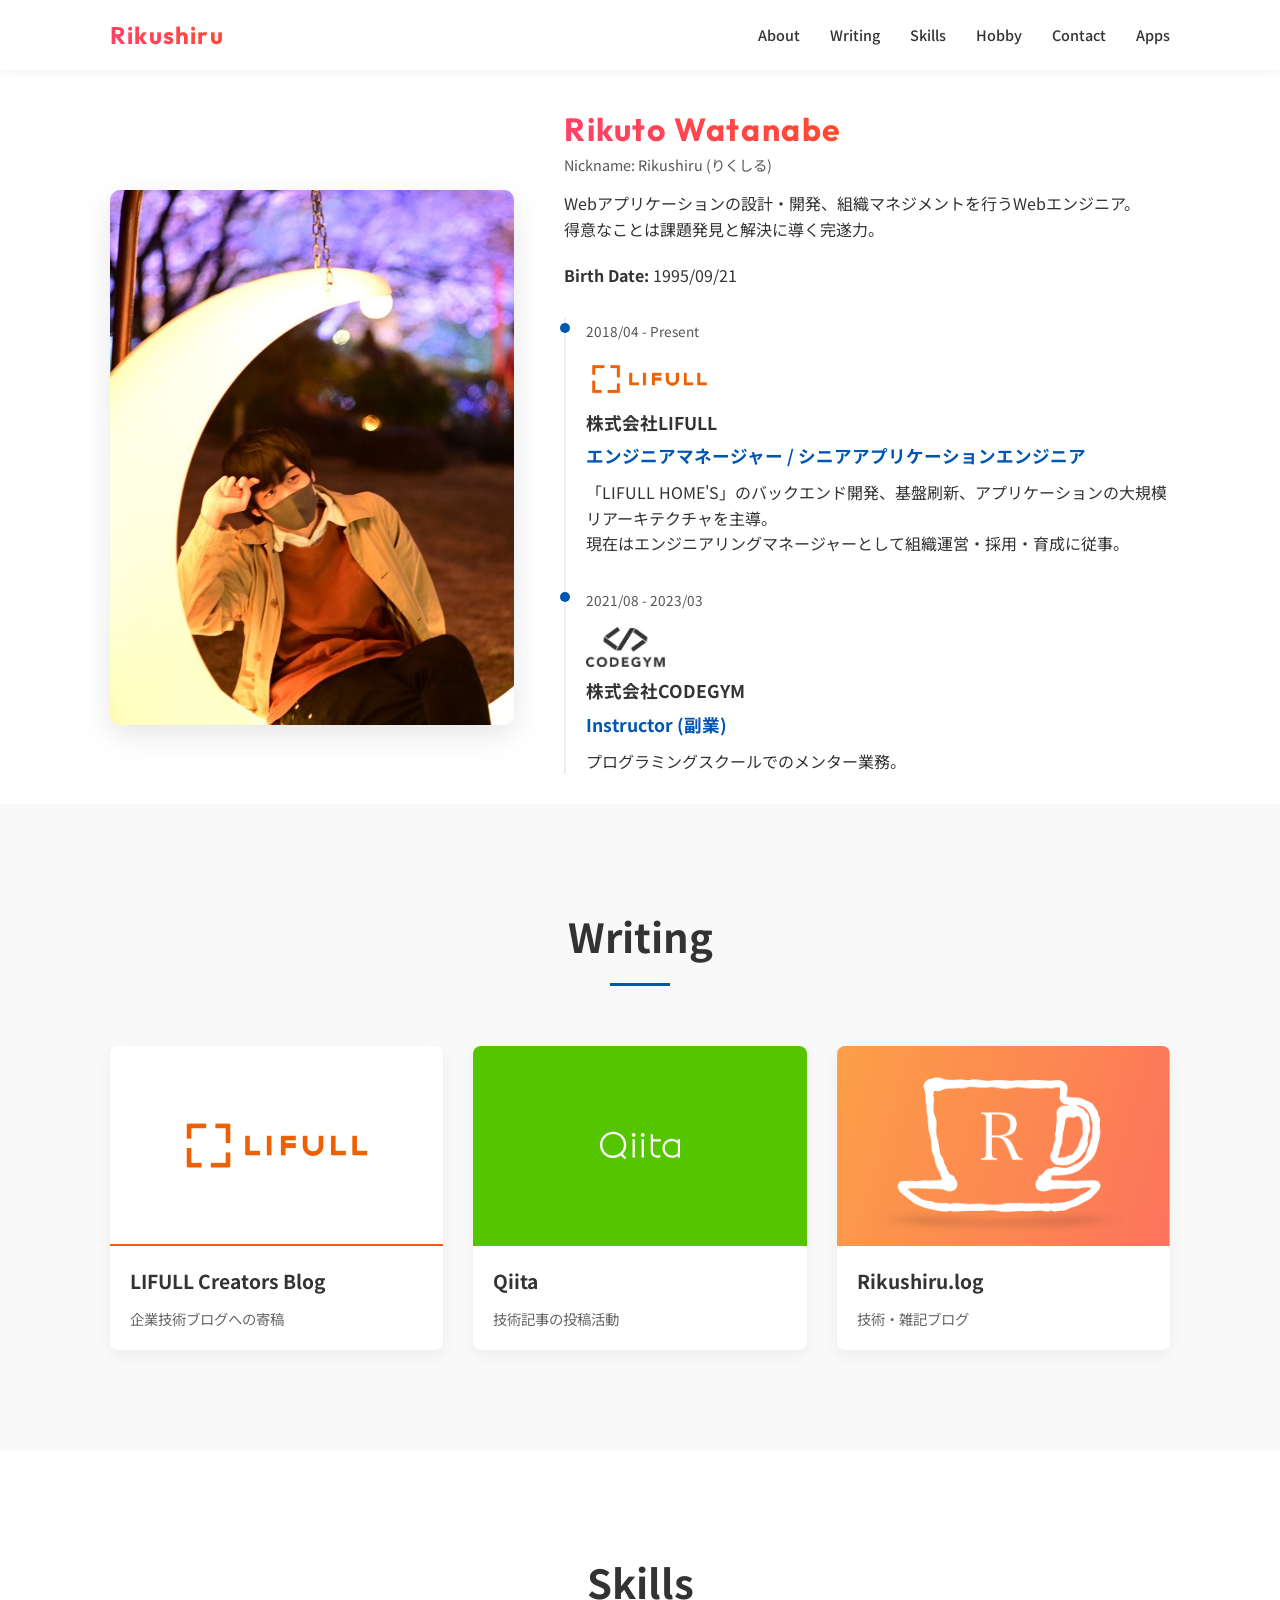
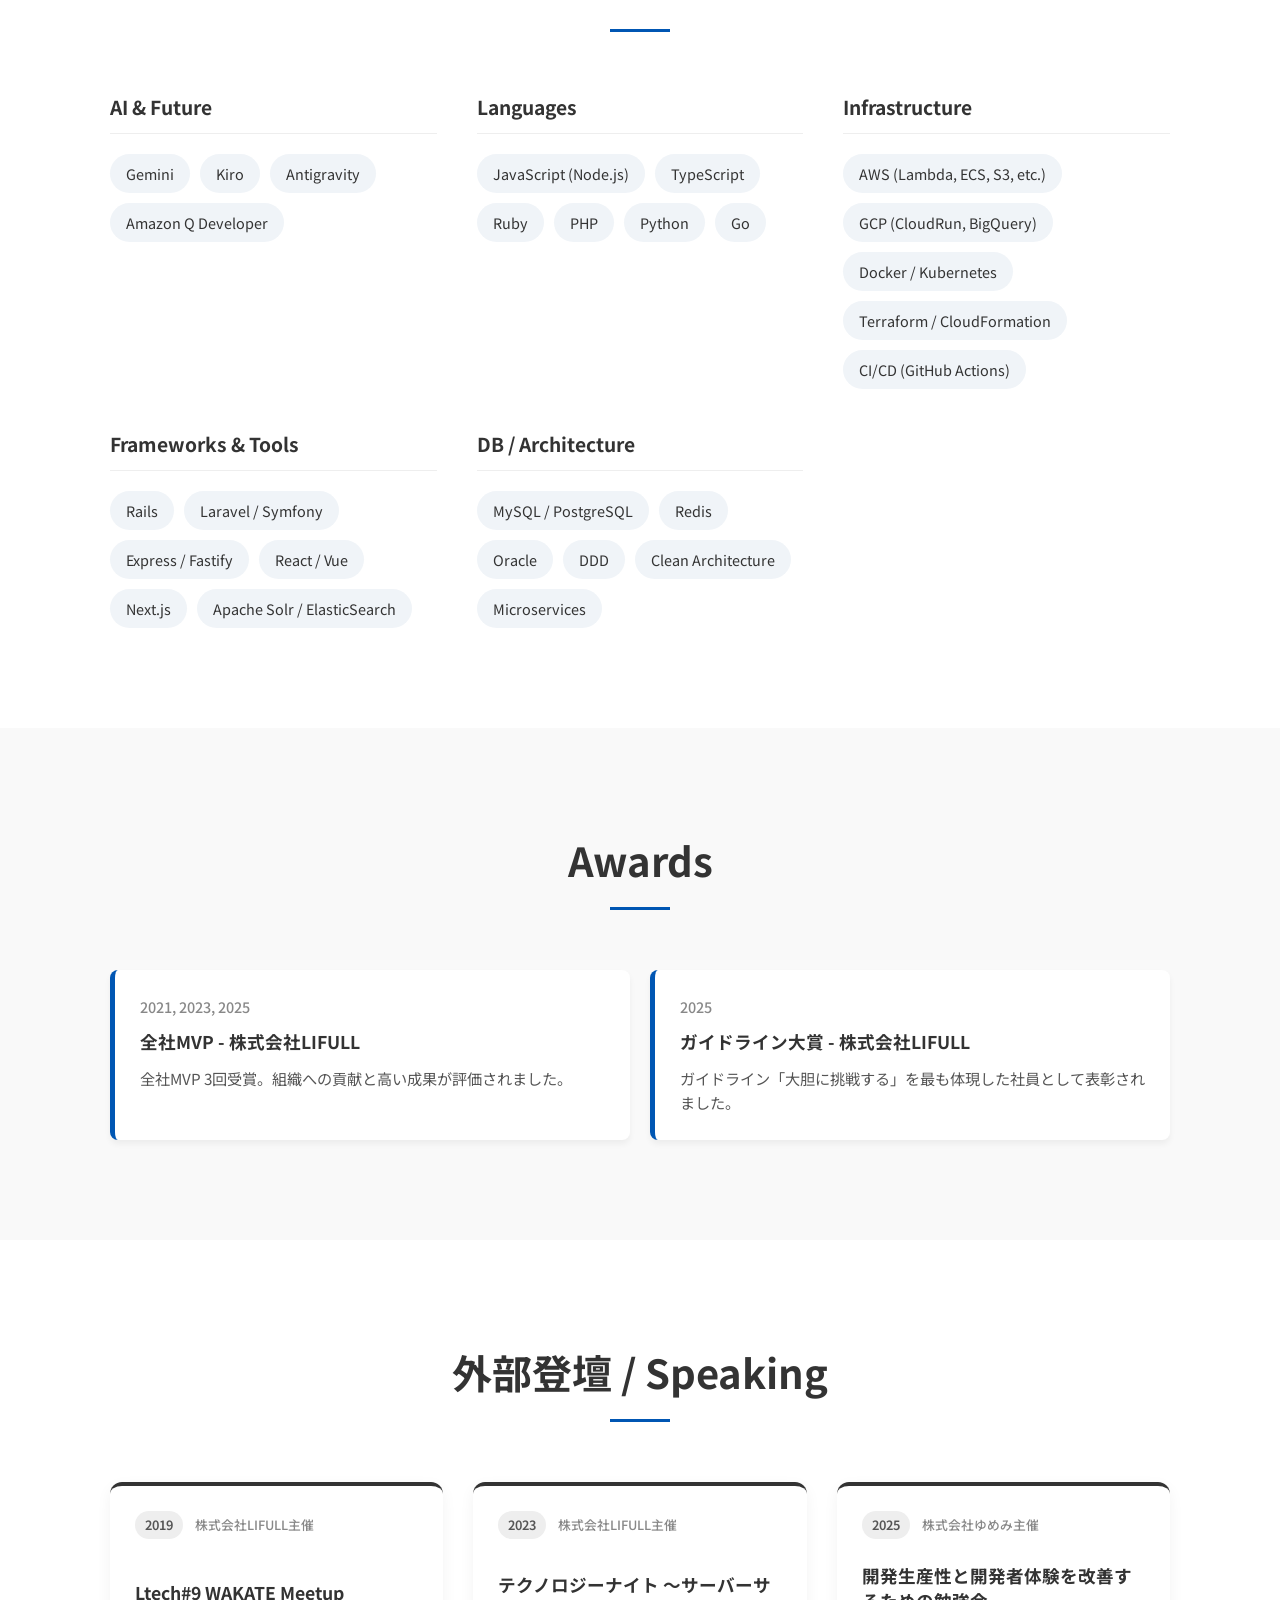
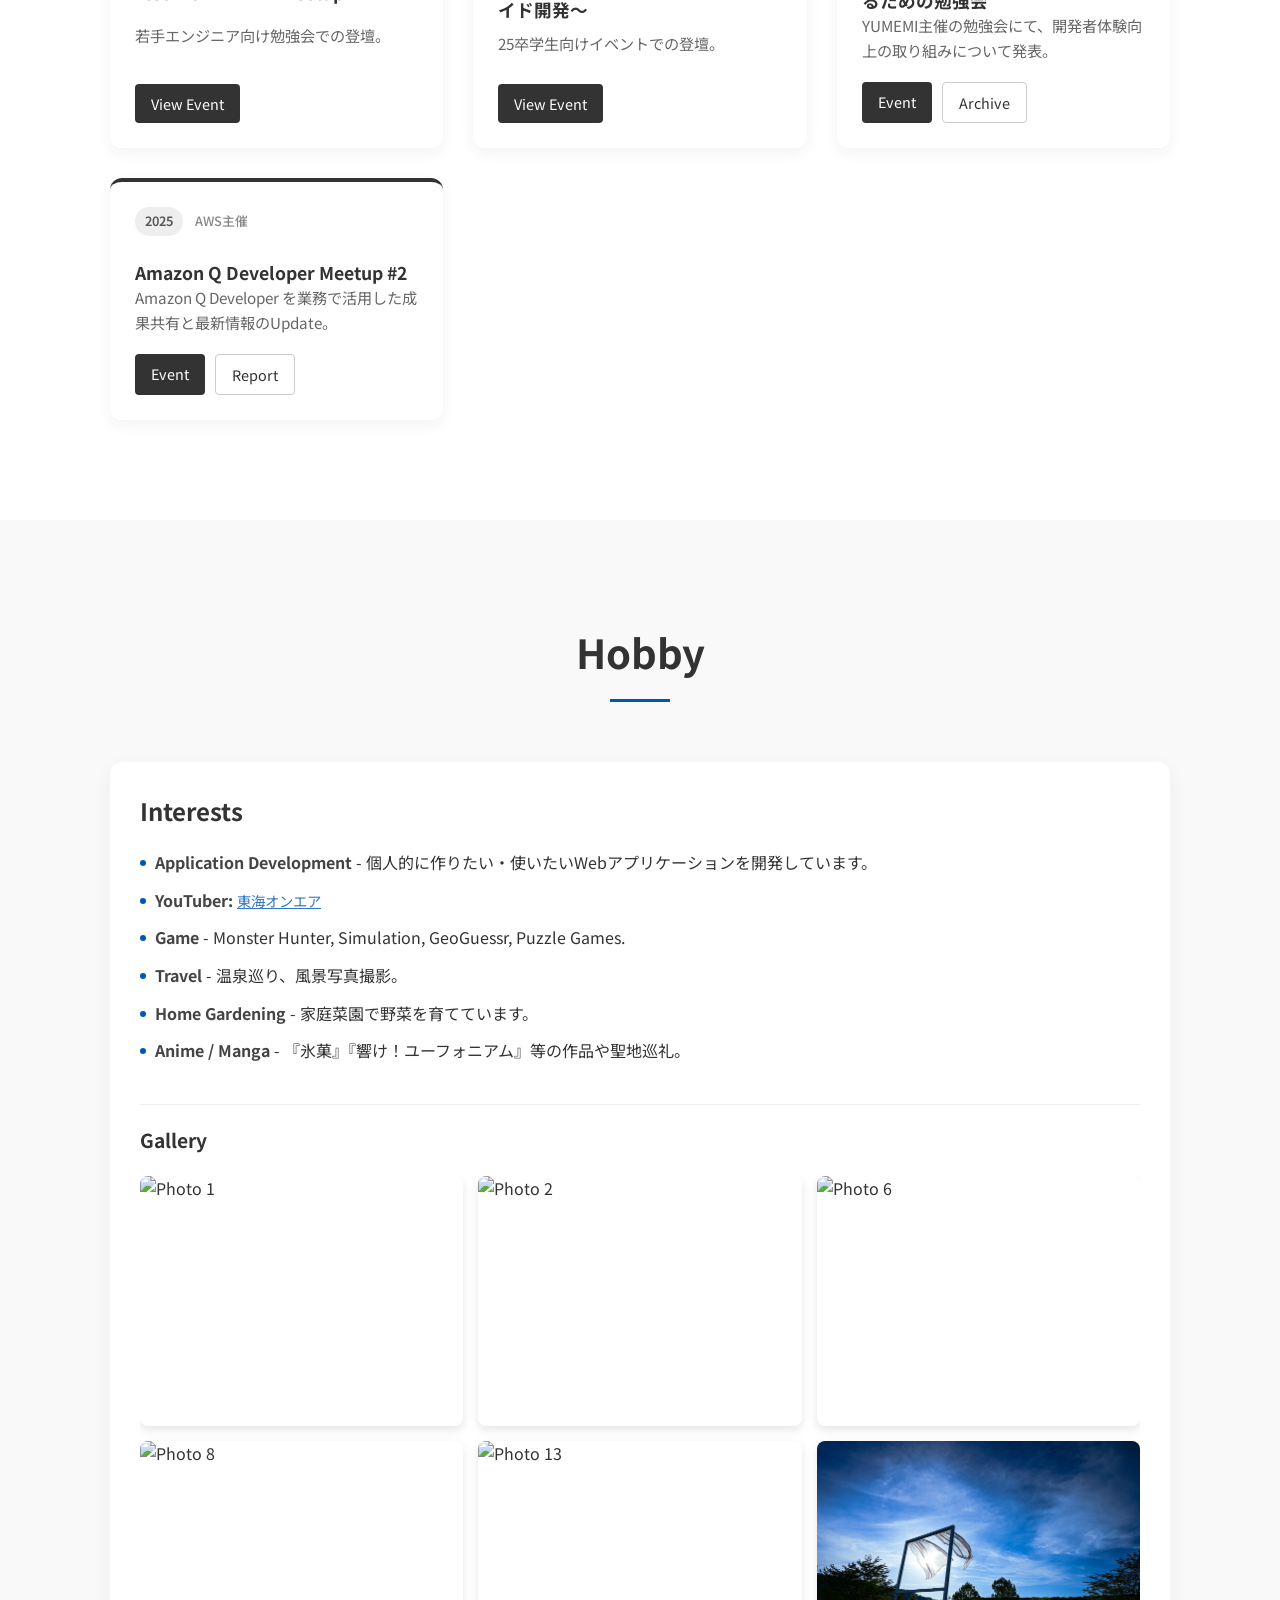
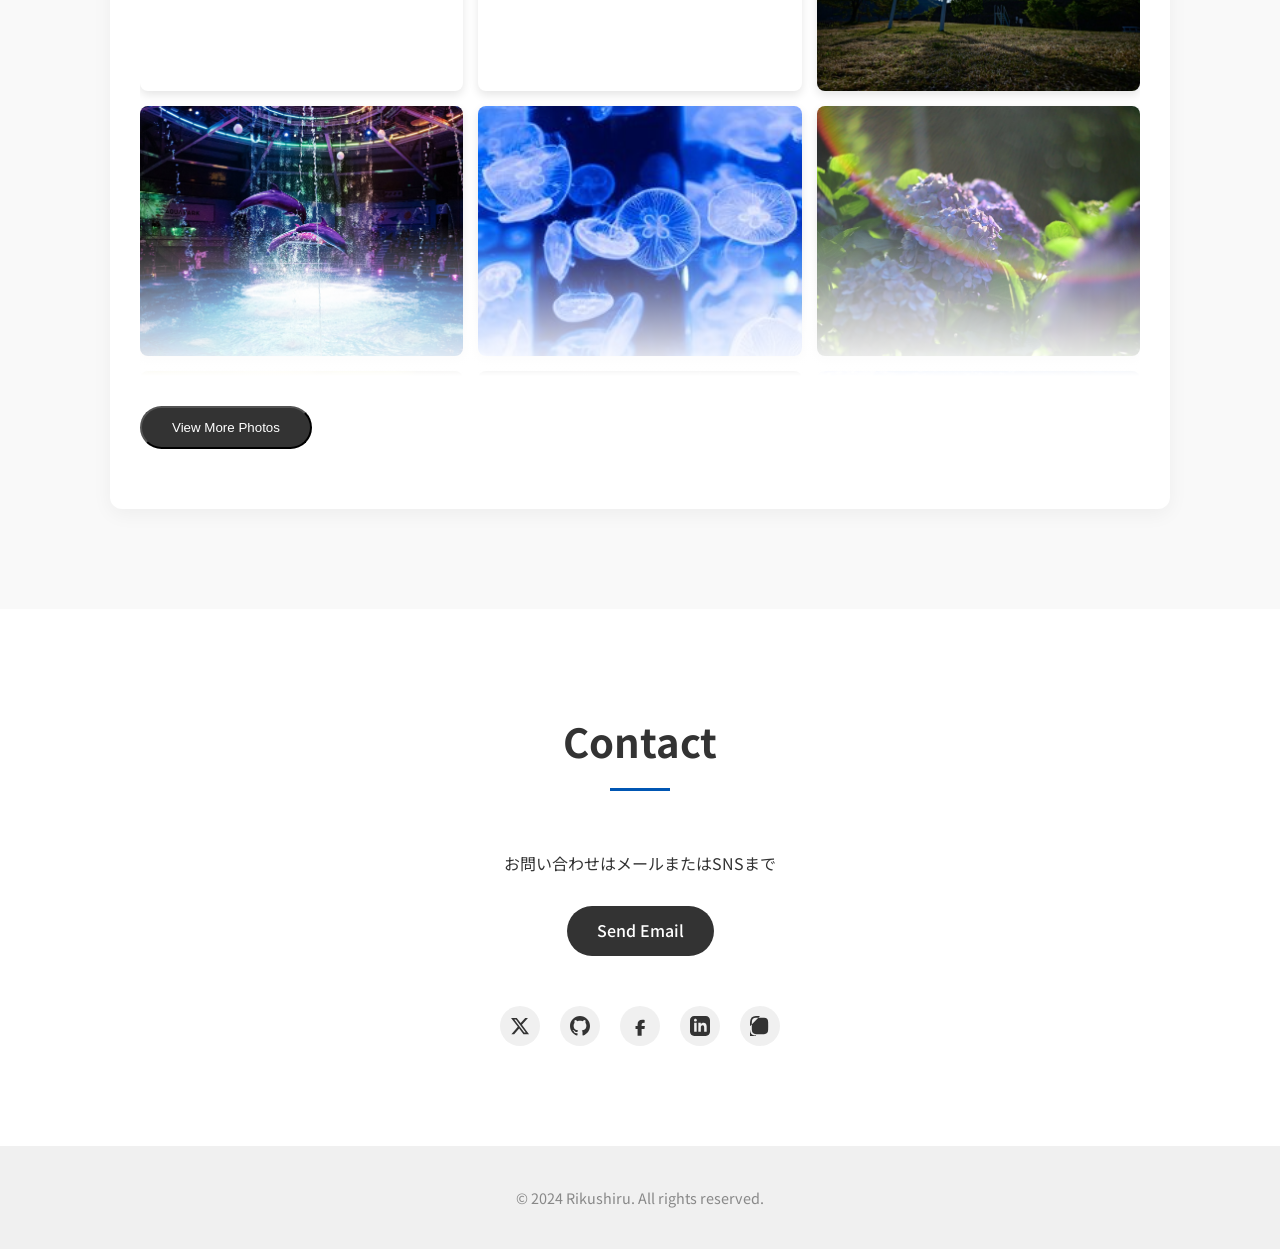
==== commit 428c0ad8: "Updated birth date styling, reordered a job title, and increased work SVG logo dimensions." ====
--- a/index.html
+++ b/index.html
@@ -48,7 +48,7 @@
 					<p class="nickname">Nickname: Rikushiru (りくしる)</p>
 					<p>Webアプリケーションの設計・開発、組織マネジメントを行うWebエンジニア。</p>
 					<p>得意なことは課題発見と解決に導く完遂力。</p>
-					<p><strong>Birth Date:</strong> 1995/09/21</p>
+					<p class="birth-date"><strong>Birth Date:</strong> 1995/09/21</p>
 
 					<div class="timeline">
 						<div class="timeline-item">
@@ -57,7 +57,7 @@
 								<img src="images/lifull.png" alt="LIFULL" class="brand-logo-lifull">
 							</div>
 							<h4 class="highlight-title">株式会社LIFULL</h4>
-							<p class="highlight-role">シニアアプリケーションエンジニア / エンジニアリングマネージャー</p>
+							<p class="highlight-role">エンジニアマネージャー / シニアアプリケーションエンジニア</p>
 							<p>「LIFULL
 								HOME'S」のバックエンド開発、基盤刷新、アプリケーションの大規模リアーキテクチャを主導。<br>現在はエンジニアリングマネージャーとして組織運営・採用・育成に従事。
 							</p>
--- a/style.css
+++ b/style.css
@@ -285,8 +285,8 @@
 }
 
 .work-svg-logo {
-    width: 60px;
-    height: 60px;
+    width: 80px;
+    height: 80px;
 }
 
 .app-icon {
@@ -601,6 +601,10 @@
     color: #555;
     margin-bottom: 15px;
     font-weight: 400;
+}
+
+.birth-date {
+    margin-top: 20px;
 }
 
 @media (max-width: 768px) {
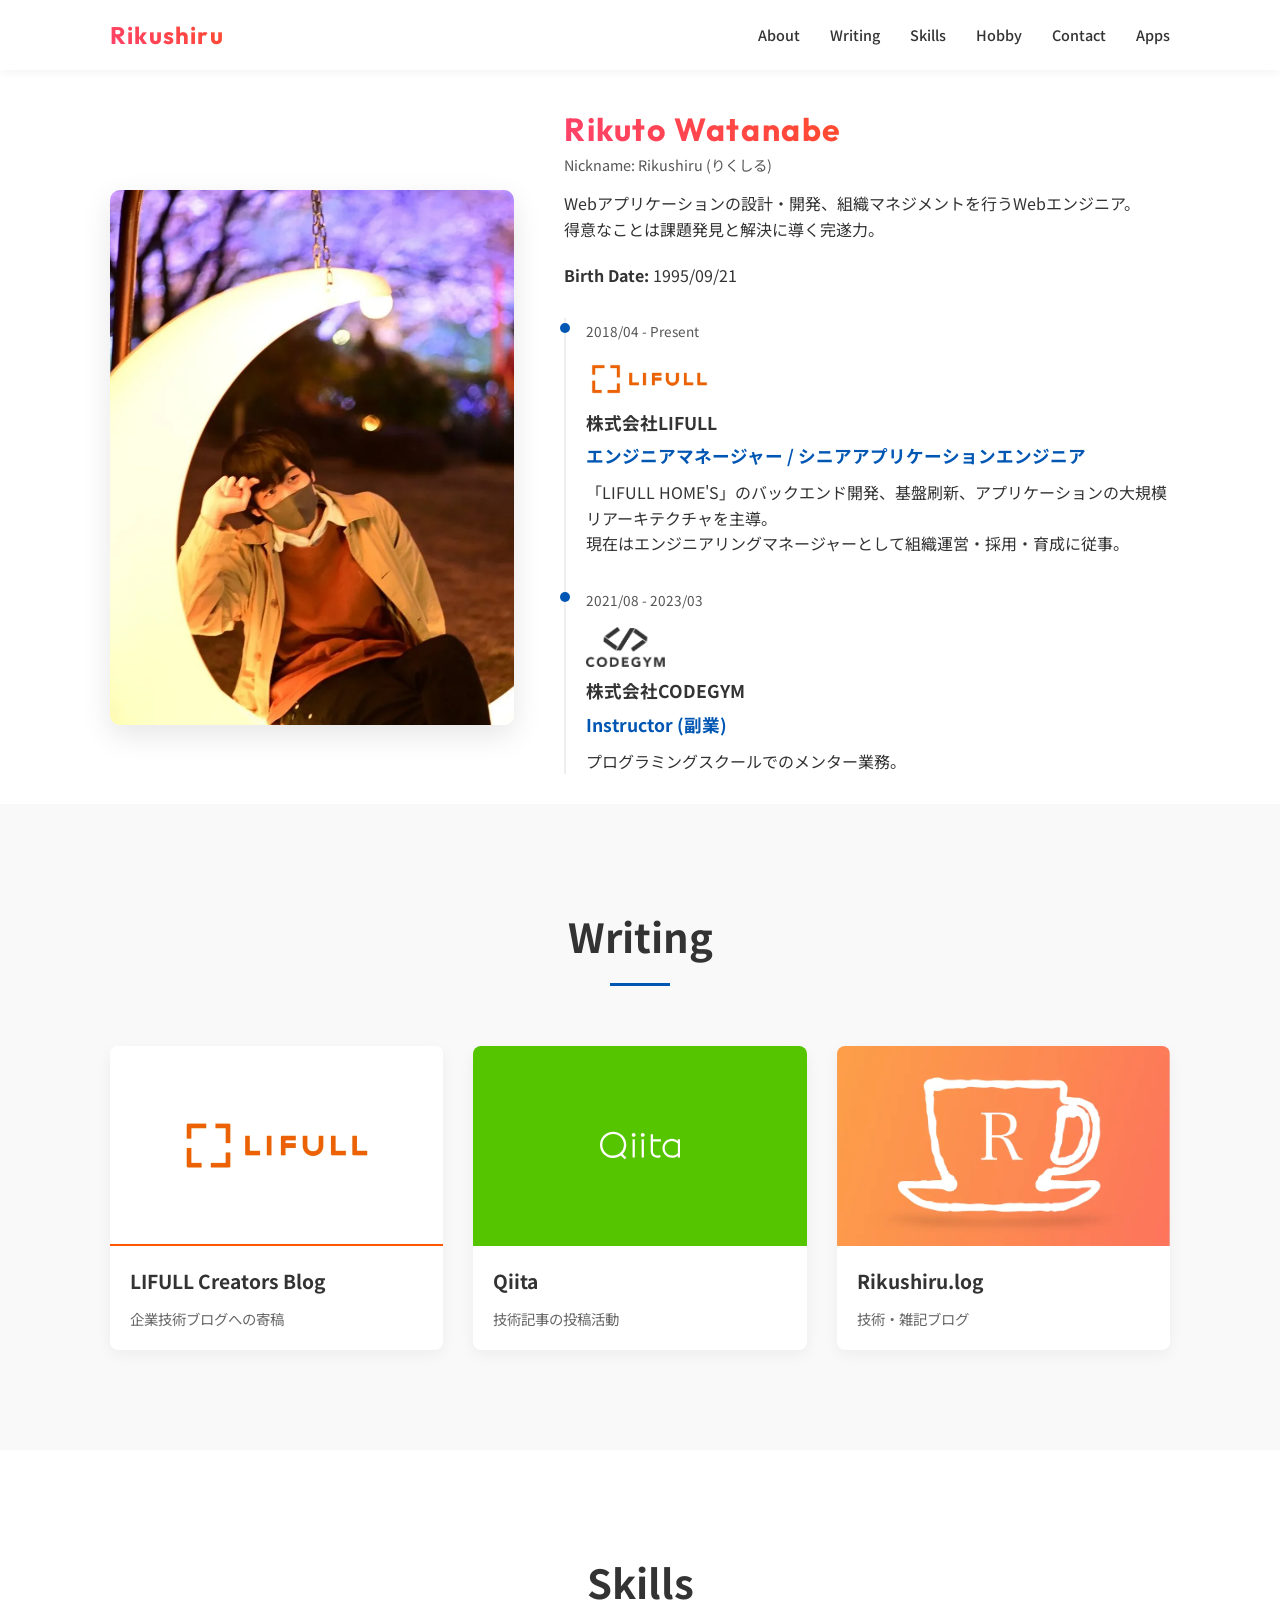
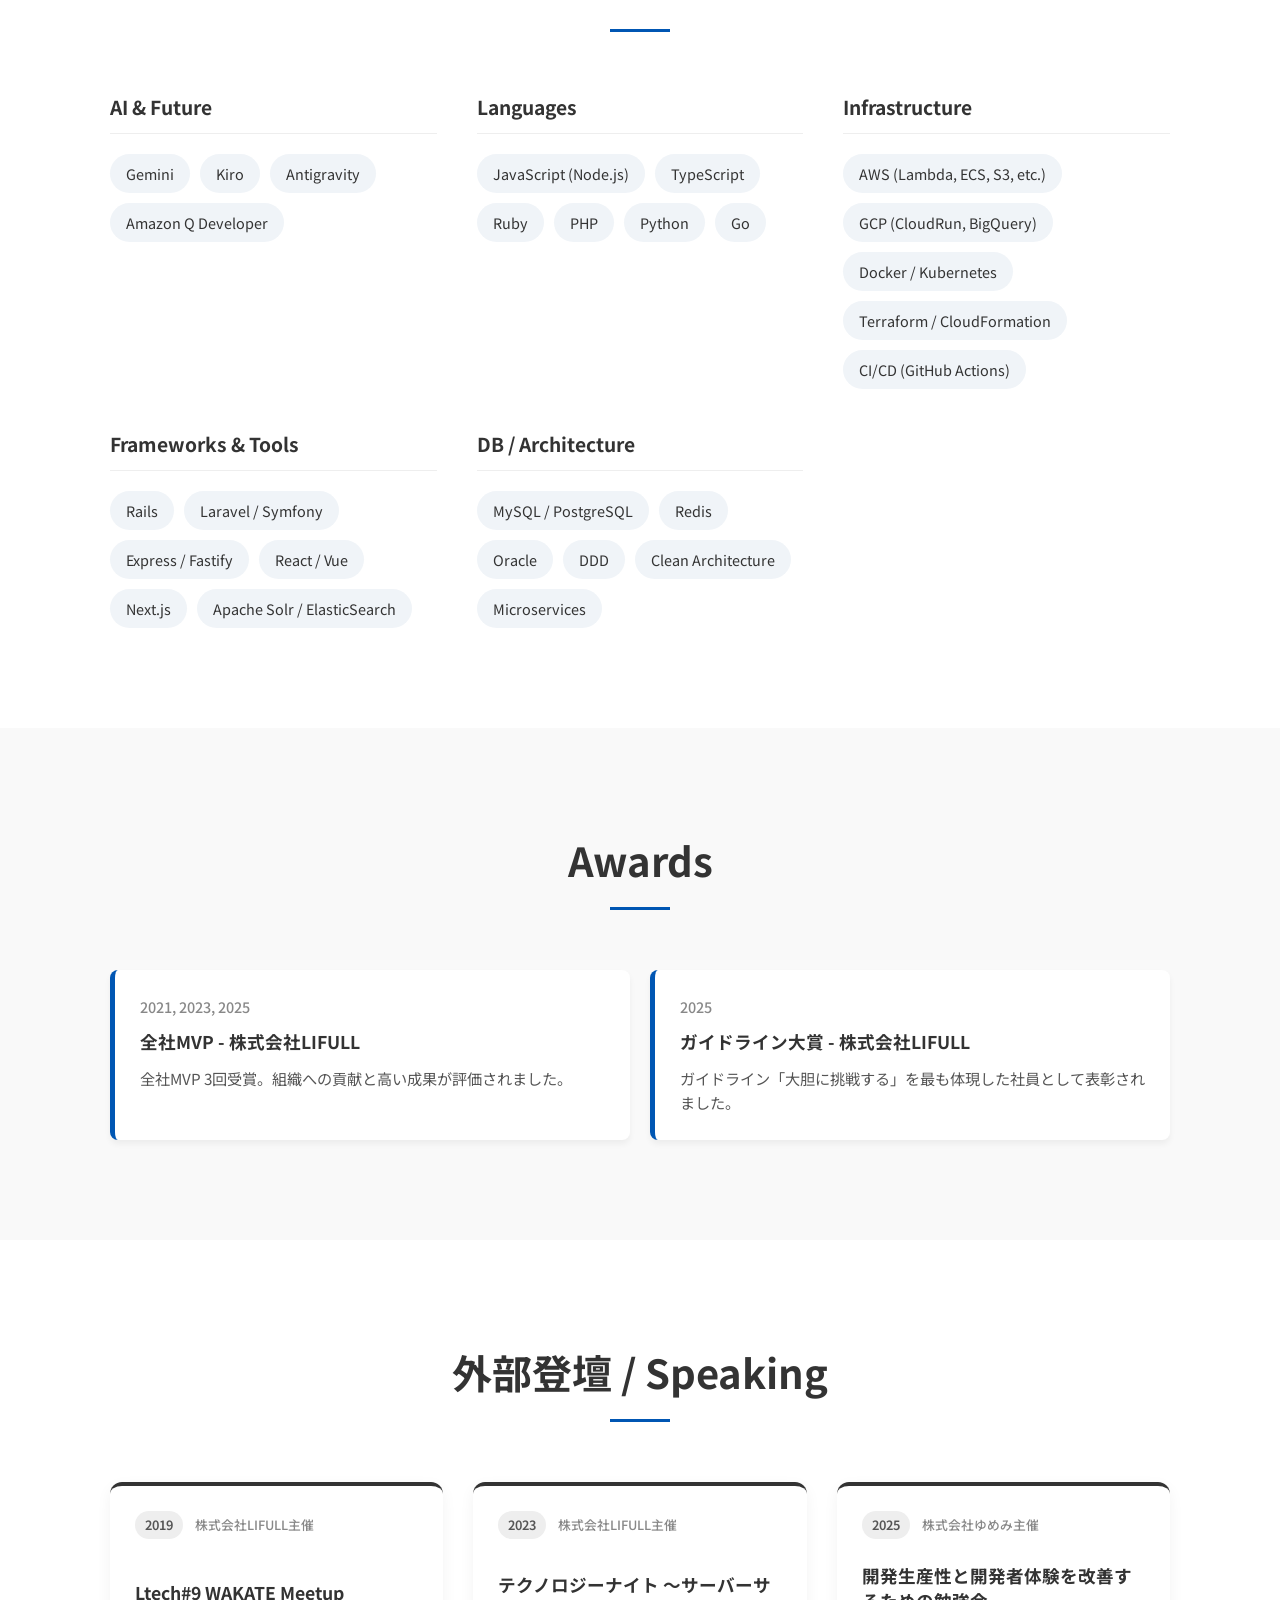
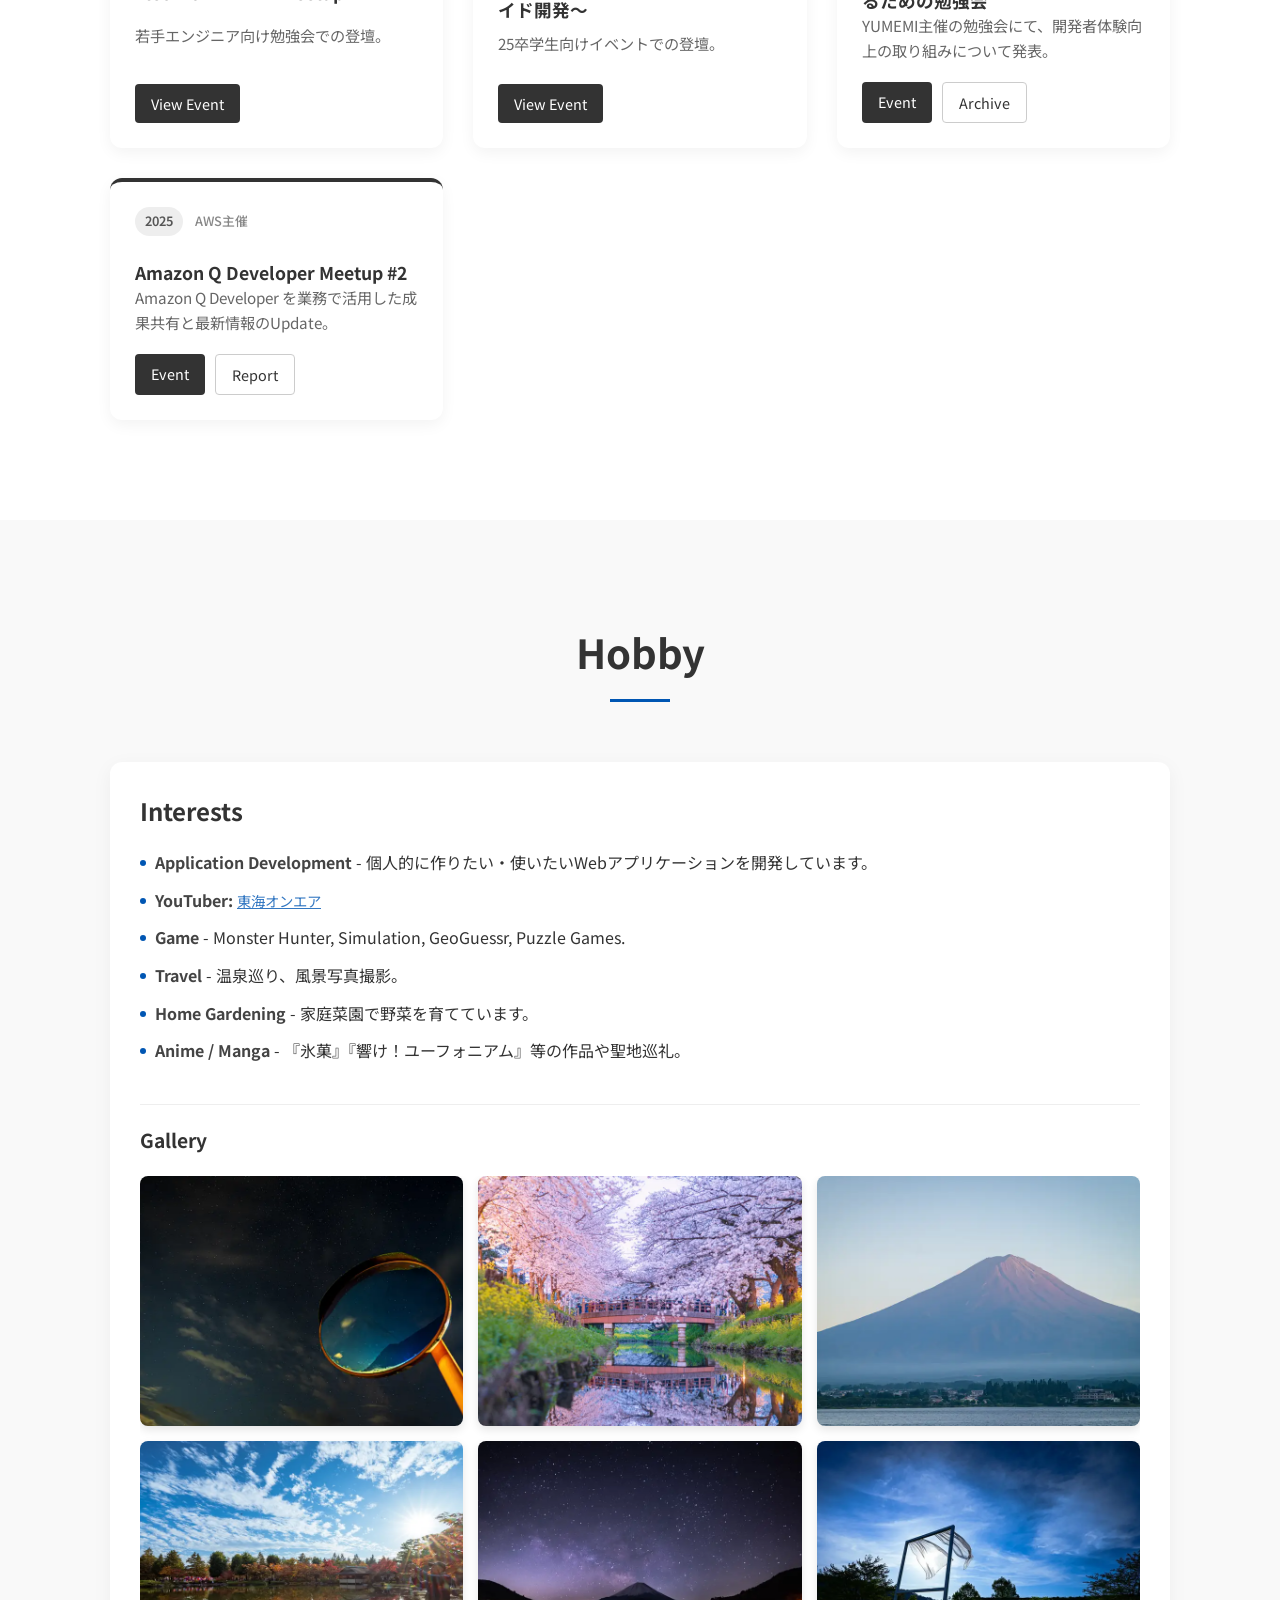
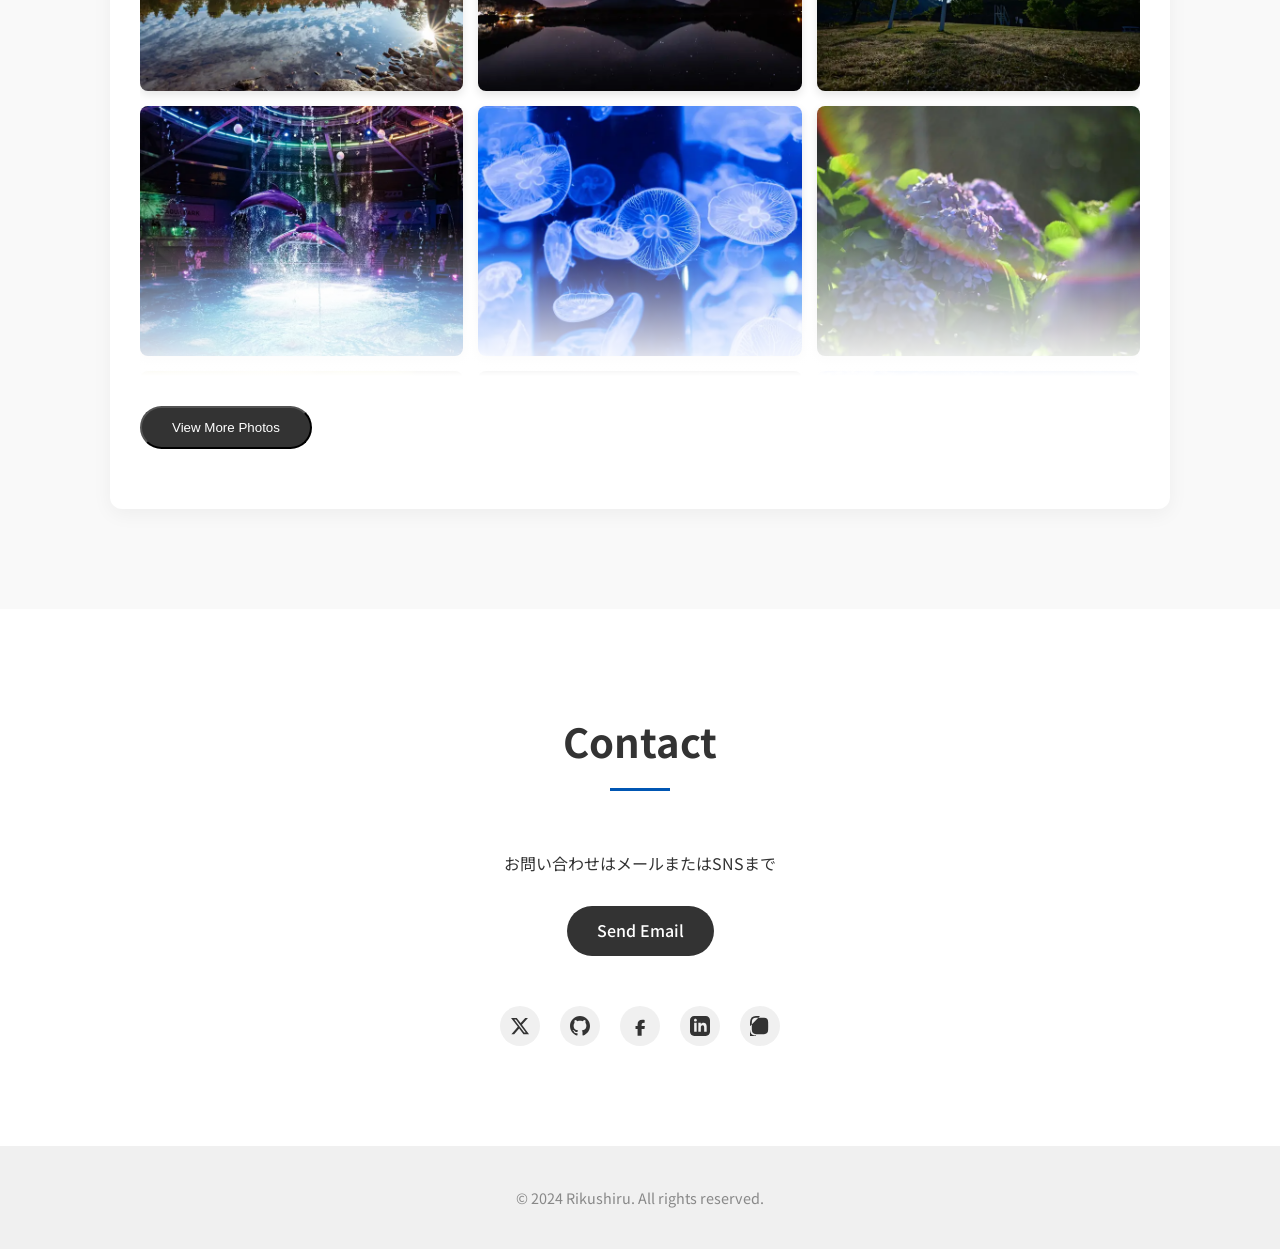
==== commit db0ee6e7: "feat: Add WebP images and update `index.html`, `script.js`, `apps.html`, and `.gitignore`." ====
--- a/index.html
+++ b/index.html
@@ -12,6 +12,15 @@
 		rel="stylesheet">
 	<link rel="stylesheet" href="style.css">
 	<link rel="icon" href="/images/favicon.ico">
+	<!-- Google tag (gtag.js) -->
+	<script async src="https://www.googletagmanager.com/gtag/js?id=G-70FE9RLHMJ"></script>
+	<script>
+		window.dataLayer = window.dataLayer || [];
+		function gtag() { dataLayer.push(arguments); }
+		gtag('js', new Date());
+
+		gtag('config', 'G-70FE9RLHMJ');
+	</script>
 </head>
 
 <body>
@@ -41,7 +50,7 @@
 		<div class="container" style="padding-top: 40px;"> <!-- Added padding for spacing -->
 			<div class="about-grid fade-in-up">
 				<div class="about-image">
-					<img src="images/profile.jpg" alt="Profile">
+					<img src="images/profile.webp" alt="Rikuto Watanabe">
 				</div>
 				<div class="about-text">
 					<h1 class="about-name">Rikuto Watanabe</h1>
@@ -54,7 +63,7 @@
 						<div class="timeline-item">
 							<span class="date">2018/04 - Present</span>
 							<div class="timeline-logo-header">
-								<img src="images/lifull.png" alt="LIFULL" class="brand-logo-lifull">
+								<img src="images/lifull.webp" alt="LIFULL" class="brand-logo-lifull">
 							</div>
 							<h4 class="highlight-title">株式会社LIFULL</h4>
 							<p class="highlight-role">エンジニアマネージャー / シニアアプリケーションエンジニア</p>
@@ -86,7 +95,7 @@
 						class="work-card fade-in-up">
 						<div class="work-icon-container"
 							style="background-color: #fff; border-bottom: 2px solid #FF5800;">
-							<img src="images/lifull.png" alt="LIFULL" style="width: 60%;">
+							<img src="images/lifull.webp" alt="LIFULL" style="width: 60%;">
 						</div>
 						<div class="work-info">
 							<h3>LIFULL Creators Blog</h3>
@@ -111,7 +120,8 @@
 
 					<!-- Rikushiru.log -->
 					<a href="https://blog.riku-shiru.com" target="_blank" class="work-card fade-in-up">
-						<div class="work-image" style="background-image: url('images/rikushiru_log.png')"></div>
+						<div class="work-image" style="background-image: url('images/thumbnails/rikushiru_log.webp')">
+						</div>
 						<div class="work-info">
 							<h3>Rikushiru.log</h3>
 							<p>技術・雑記ブログ</p>
@@ -299,37 +309,37 @@
 					<h3 class="minor-title">Gallery</h3>
 					<div class="photo-gallery">
 						<!-- Landscape / Wide -->
-						<img src="images/p1.JPG" alt="Photo 1" loading="lazy">
-						<img src="images/p2.JPG" alt="Photo 2" loading="lazy">
-						<img src="images/p6.JPG" alt="Photo 6" loading="lazy">
-						<img src="images/p8.JPG" alt="Photo 8" loading="lazy">
-						<img src="images/p13.jpg" alt="Photo 13" loading="lazy">
+						<img src="images/thumbnails/p1.webp" alt="Photo 1" loading="lazy">
+						<img src="images/thumbnails/p2.webp" alt="Photo 2" loading="lazy">
+						<img src="images/thumbnails/p6.webp" alt="Photo 6" loading="lazy">
+						<img src="images/thumbnails/p8.webp" alt="Photo 8" loading="lazy">
+						<img src="images/thumbnails/p13.webp" alt="Photo 13" loading="lazy">
 
 						<!-- Others -->
-						<img src="images/p3.jpg" alt="Photo 3" loading="lazy">
-						<img src="images/p5.jpg" alt="Photo 5" loading="lazy">
-						<img src="images/p7.jpg" alt="Photo 7" loading="lazy">
-						<img src="images/p9.jpg" alt="Photo 9" loading="lazy">
-						<img src="images/p10.jpg" alt="Photo 10" loading="lazy">
-						<img src="images/p11.jpg" alt="Photo 11" loading="lazy">
-						<img src="images/p12.jpg" alt="Photo 12" loading="lazy">
-						<img src="images/p14.jpg" alt="Photo 14" loading="lazy">
-						<img src="images/p15.jpg" alt="Photo 15" loading="lazy">
-						<img src="images/p16.jpg" loading="lazy" alt="Photo 16">
-						<img src="images/p17.jpg" loading="lazy" alt="Photo 17">
-						<img src="images/p18.jpg" loading="lazy" alt="Photo 18">
-						<img src="images/p19.jpg" loading="lazy" alt="Photo 19">
-						<img src="images/p20.jpg" loading="lazy" alt="Photo 20">
-						<img src="images/p21.jpg" loading="lazy" alt="Photo 21">
-						<img src="images/p22.jpg" loading="lazy" alt="Photo 22">
-						<img src="images/p23.jpg" loading="lazy" alt="Photo 23">
-						<img src="images/p24.jpg" loading="lazy" alt="Photo 24">
-						<img src="images/p25.jpg" loading="lazy" alt="Photo 25">
-						<img src="images/p26.jpg" loading="lazy" alt="Photo 26">
-						<img src="images/p27.jpg" loading="lazy" alt="Photo 27">
-						<img src="images/p28.jpg" loading="lazy" alt="Photo 28">
-						<img src="images/p29.jpg" loading="lazy" alt="Photo 29">
-						<img src="images/p30.jpg" loading="lazy" alt="Photo 30">
+						<img src="images/thumbnails/p3.webp" alt="Photo 3" loading="lazy">
+						<img src="images/thumbnails/p5.webp" alt="Photo 5" loading="lazy">
+						<img src="images/thumbnails/p7.webp" alt="Photo 7" loading="lazy">
+						<img src="images/thumbnails/p9.webp" alt="Photo 9" loading="lazy">
+						<img src="images/thumbnails/p10.webp" alt="Photo 10" loading="lazy">
+						<img src="images/thumbnails/p11.webp" alt="Photo 11" loading="lazy">
+						<img src="images/thumbnails/p12.webp" alt="Photo 12" loading="lazy">
+						<img src="images/thumbnails/p14.webp" alt="Photo 14" loading="lazy">
+						<img src="images/thumbnails/p15.webp" alt="Photo 15" loading="lazy">
+						<img src="images/thumbnails/p16.webp" loading="lazy" alt="Photo 16">
+						<img src="images/thumbnails/p17.webp" loading="lazy" alt="Photo 17">
+						<img src="images/thumbnails/p18.webp" loading="lazy" alt="Photo 18">
+						<img src="images/thumbnails/p19.webp" loading="lazy" alt="Photo 19">
+						<img src="images/thumbnails/p20.webp" loading="lazy" alt="Photo 20">
+						<img src="images/thumbnails/p21.webp" loading="lazy" alt="Photo 21">
+						<img src="images/thumbnails/p22.webp" loading="lazy" alt="Photo 22">
+						<img src="images/thumbnails/p23.webp" loading="lazy" alt="Photo 23">
+						<img src="images/thumbnails/p24.webp" loading="lazy" alt="Photo 24">
+						<img src="images/thumbnails/p25.webp" loading="lazy" alt="Photo 25">
+						<img src="images/thumbnails/p26.webp" loading="lazy" alt="Photo 26">
+						<img src="images/thumbnails/p27.webp" loading="lazy" alt="Photo 27">
+						<img src="images/thumbnails/p28.webp" loading="lazy" alt="Photo 28">
+						<img src="images/thumbnails/p29.webp" loading="lazy" alt="Photo 29">
+						<img src="images/thumbnails/p30.webp" loading="lazy" alt="Photo 30">
 					</div>
 					<button id="gallery-toggle" class="gallery-toggle btn">View More Photos</button>
 				</div>
--- a/style.css
+++ b/style.css
@@ -421,7 +421,7 @@
 }
 
 .photo-gallery.expanded {
-    max-height: 5000px;
+    max-height: 20000px;
     /* Large enough to show all */
 }
 
@@ -796,18 +796,17 @@
 #lightbox {
     position: fixed;
     z-index: 9999;
-    /* High z-index */
     top: 0;
     left: 0;
     width: 100%;
     height: 100%;
     background-color: rgba(0, 0, 0, 0.9);
-    /* Dark overlay */
     display: none;
     align-items: center;
-    justify-content: center;
     opacity: 0;
     transition: opacity 0.3s ease;
+    overflow: hidden;
+    /* Ensure no scrollbars */
 }
 
 #lightbox.active {
@@ -815,12 +814,117 @@
     opacity: 1;
 }
 
-#lightbox img {
-    max-width: 90%;
+/* Lightbox Carousel Track */
+.lightbox-track {
+    display: flex;
+    align-items: center;
+    height: 100%;
+    width: max-content;
+    /* Allow dynamic sizing based on children */
+    will-change: transform;
+}
+
+.lightbox-track.animating {
+    transition: transform 0.3s ease-out;
+}
+
+.lightbox-image-container {
+    width: 85vw;
+    /* Mobile: 85vw to show peek of neighbors */
+    height: 100%;
+    display: flex;
+    align-items: center;
+    justify-content: center;
+    padding: 0 5px;
+    /* Minimal gap */
+    box-sizing: border-box;
+    flex-shrink: 0;
+    /* Prevent shrinking! */
+}
+
+/* PC: Full width */
+@media (min-width: 769px) {
+    .lightbox-image-container {
+        width: 100vw;
+        padding: 0;
+    }
+}
+
+.lightbox-image-container img {
+    max-width: 100%;
     max-height: 90%;
     border-radius: 4px;
     box-shadow: 0 0 20px rgba(255, 255, 255, 0.1);
     object-fit: contain;
+    user-select: none;
+    pointer-events: none;
+    /* Let clicks pass to container/lightbox */
+}
+
+/* Lightbox Navigation */
+.lightbox-nav {
+    position: absolute;
+    top: 50%;
+    transform: translateY(-50%);
+    background: rgba(255, 255, 255, 0.1);
+    color: white;
+    border: none;
+    font-size: 2rem;
+    padding: 10px 15px;
+    cursor: pointer;
+    transition: background 0.3s;
+    border-radius: 5px;
+    user-select: none;
+    z-index: 10001;
+    /* Ensure above image */
+}
+
+.lightbox-nav:hover {
+    background: rgba(255, 255, 255, 0.3);
+}
+
+.lightbox-nav.hidden-nav {
+    display: none;
+}
+
+.lightbox-prev {
+    left: 20px;
+}
+
+.lightbox-next {
+    right: 20px;
+}
+
+@media (max-width: 768px) {
+    .lightbox-nav {
+        display: none !important;
+        /* Hide buttons on mobile, use swipe */
+    }
+
+    .swipe-hint {
+        position: absolute;
+        top: 50%;
+        transform: translateY(-50%);
+        font-size: 3rem;
+        color: rgba(255, 255, 255, 0.7);
+        pointer-events: none;
+        opacity: 0;
+        transition: opacity 1s ease-out;
+        z-index: 10000;
+        text-shadow: 0 0 10px rgba(0, 0, 0, 0.5);
+    }
+
+    .swipe-hint.visible {
+        opacity: 1;
+    }
+
+    .swipe-hint-left {
+        left: 20px;
+    }
+
+    .swipe-hint-right {
+        right: 20px;
+    }
 }
 
 /* Awards & Speaking Refinement */
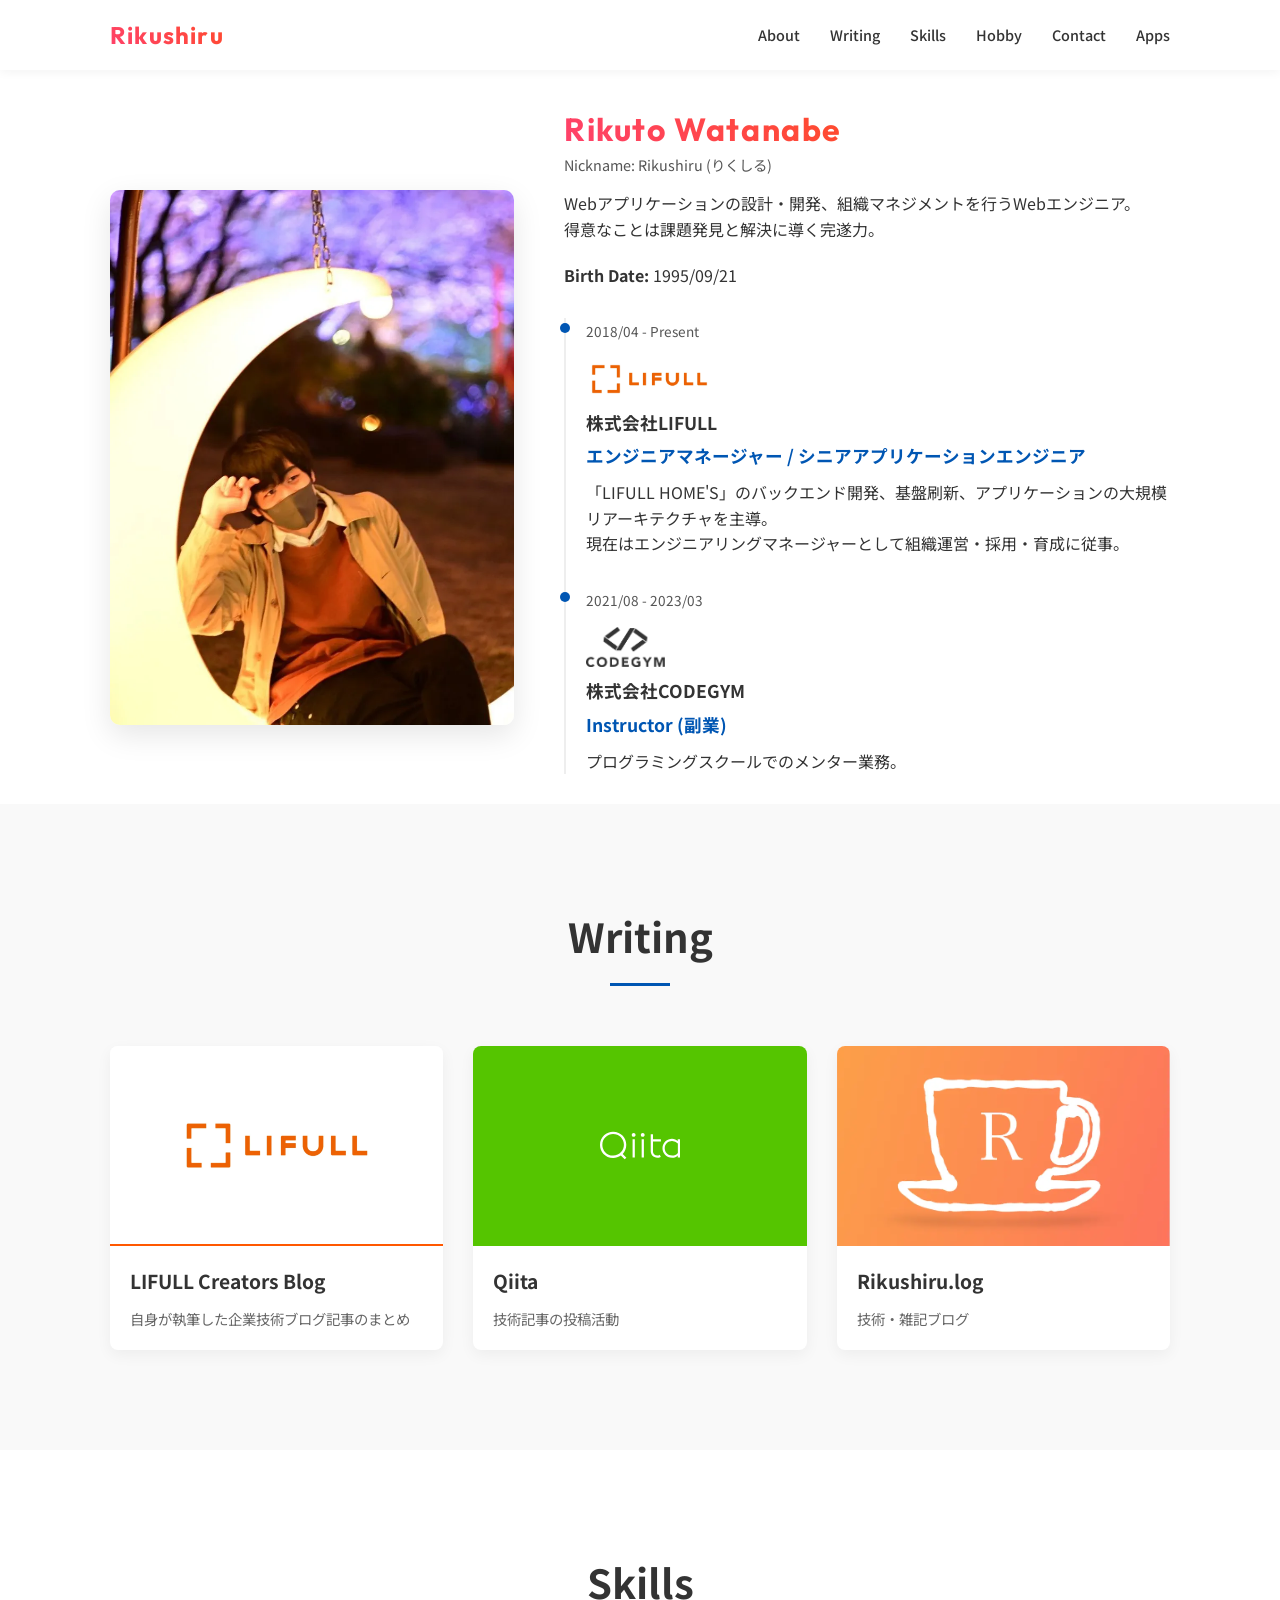
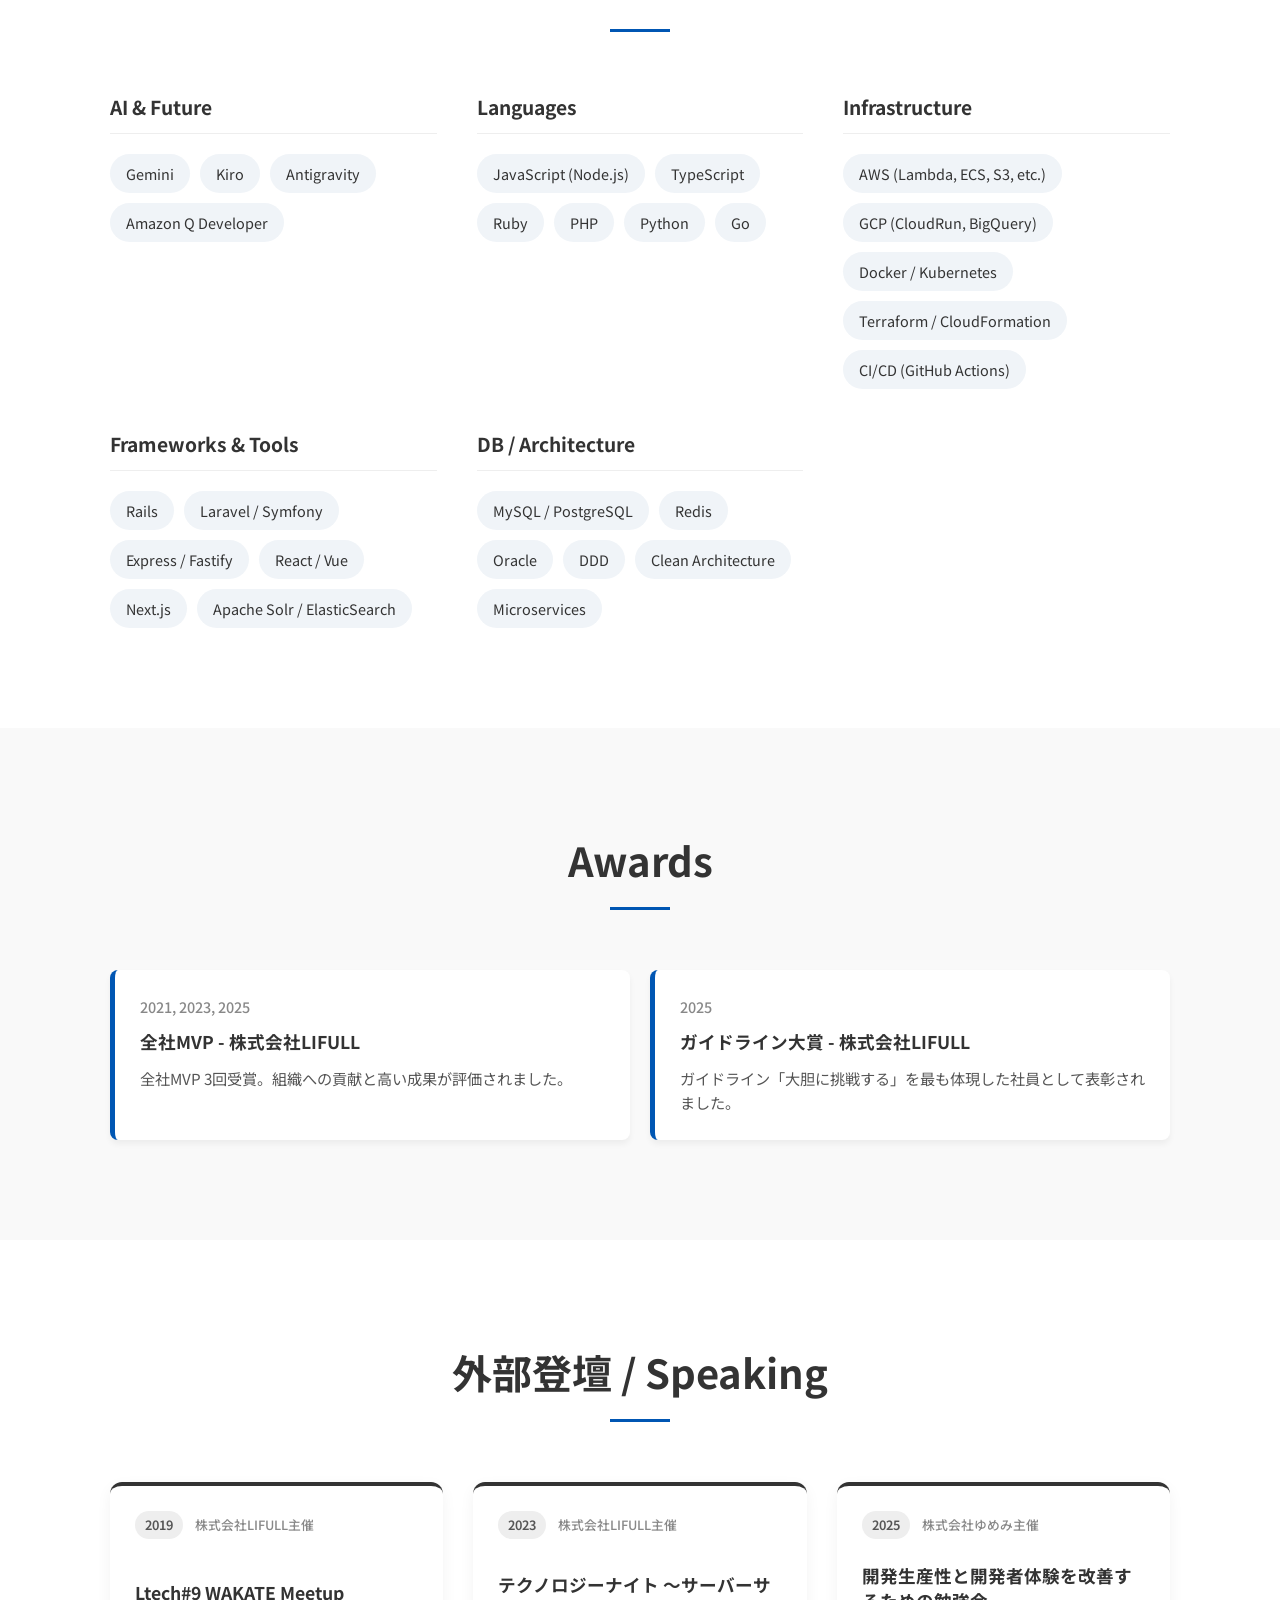
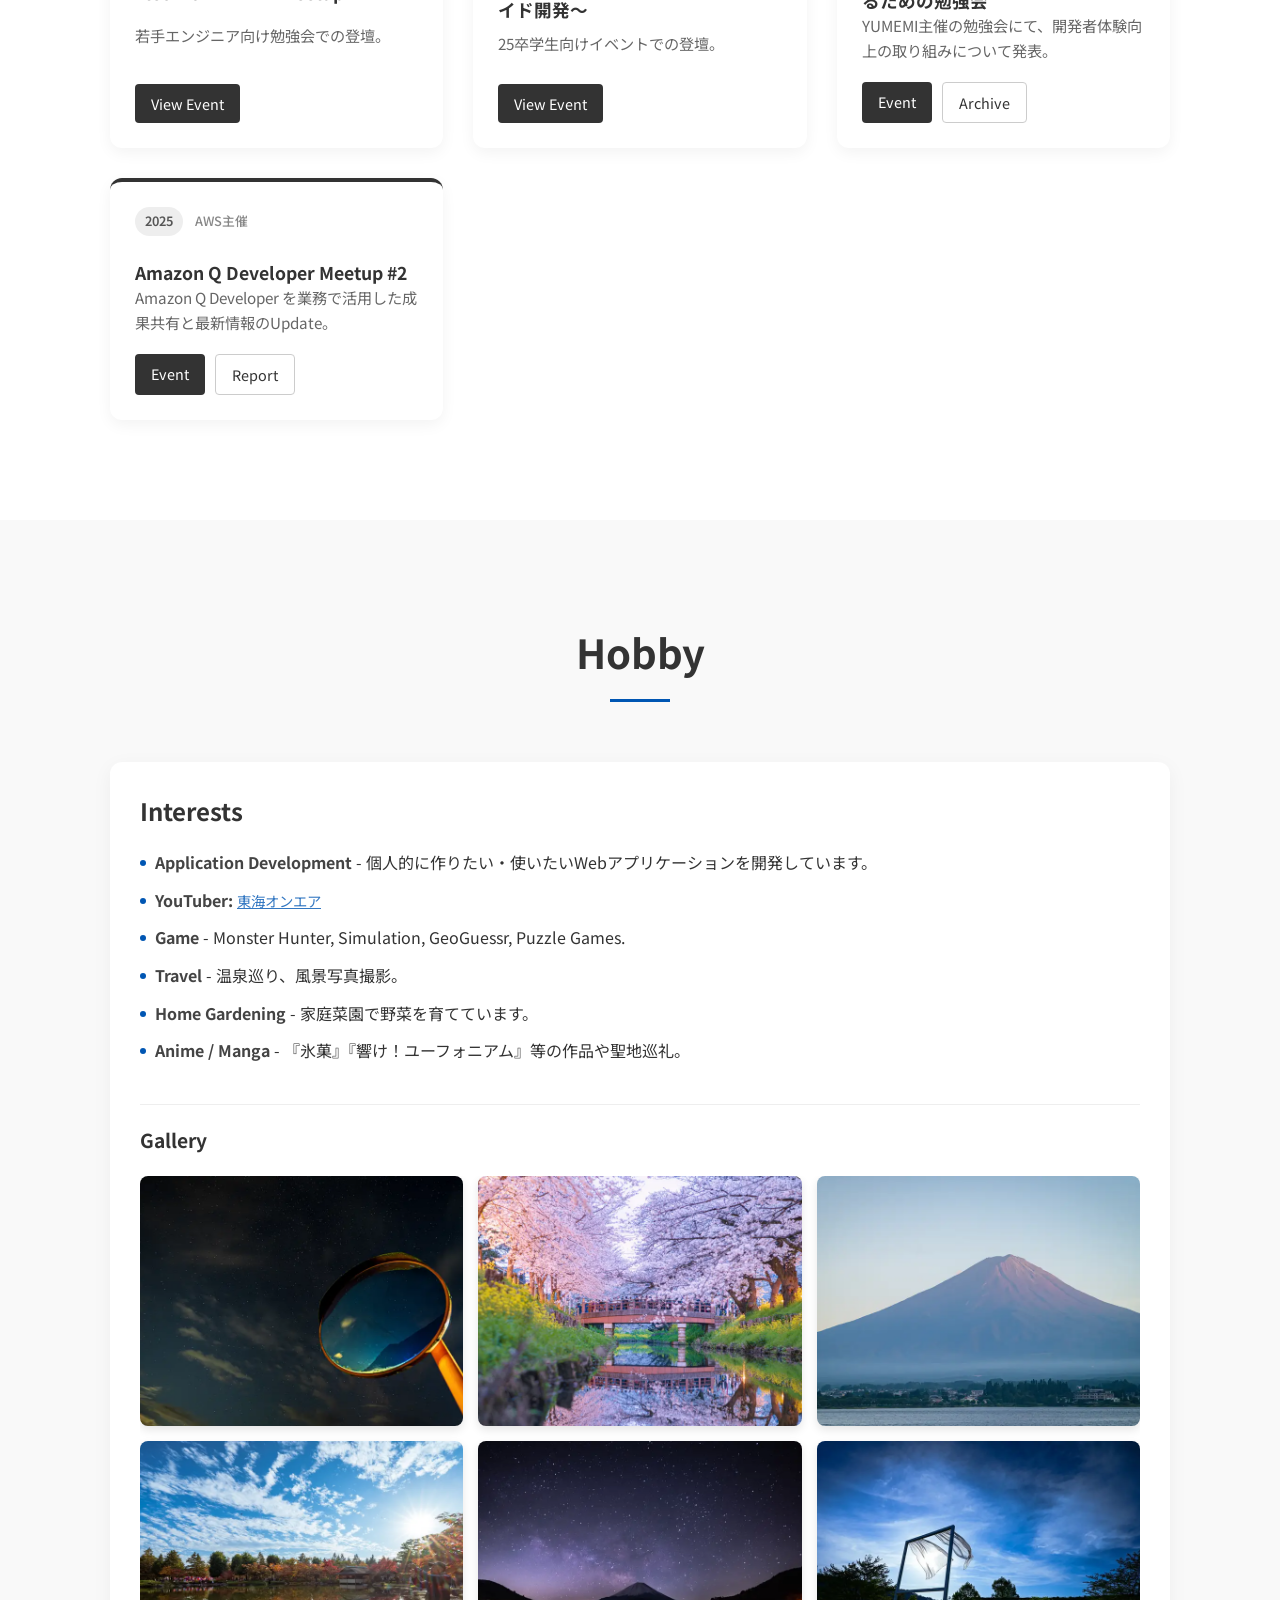
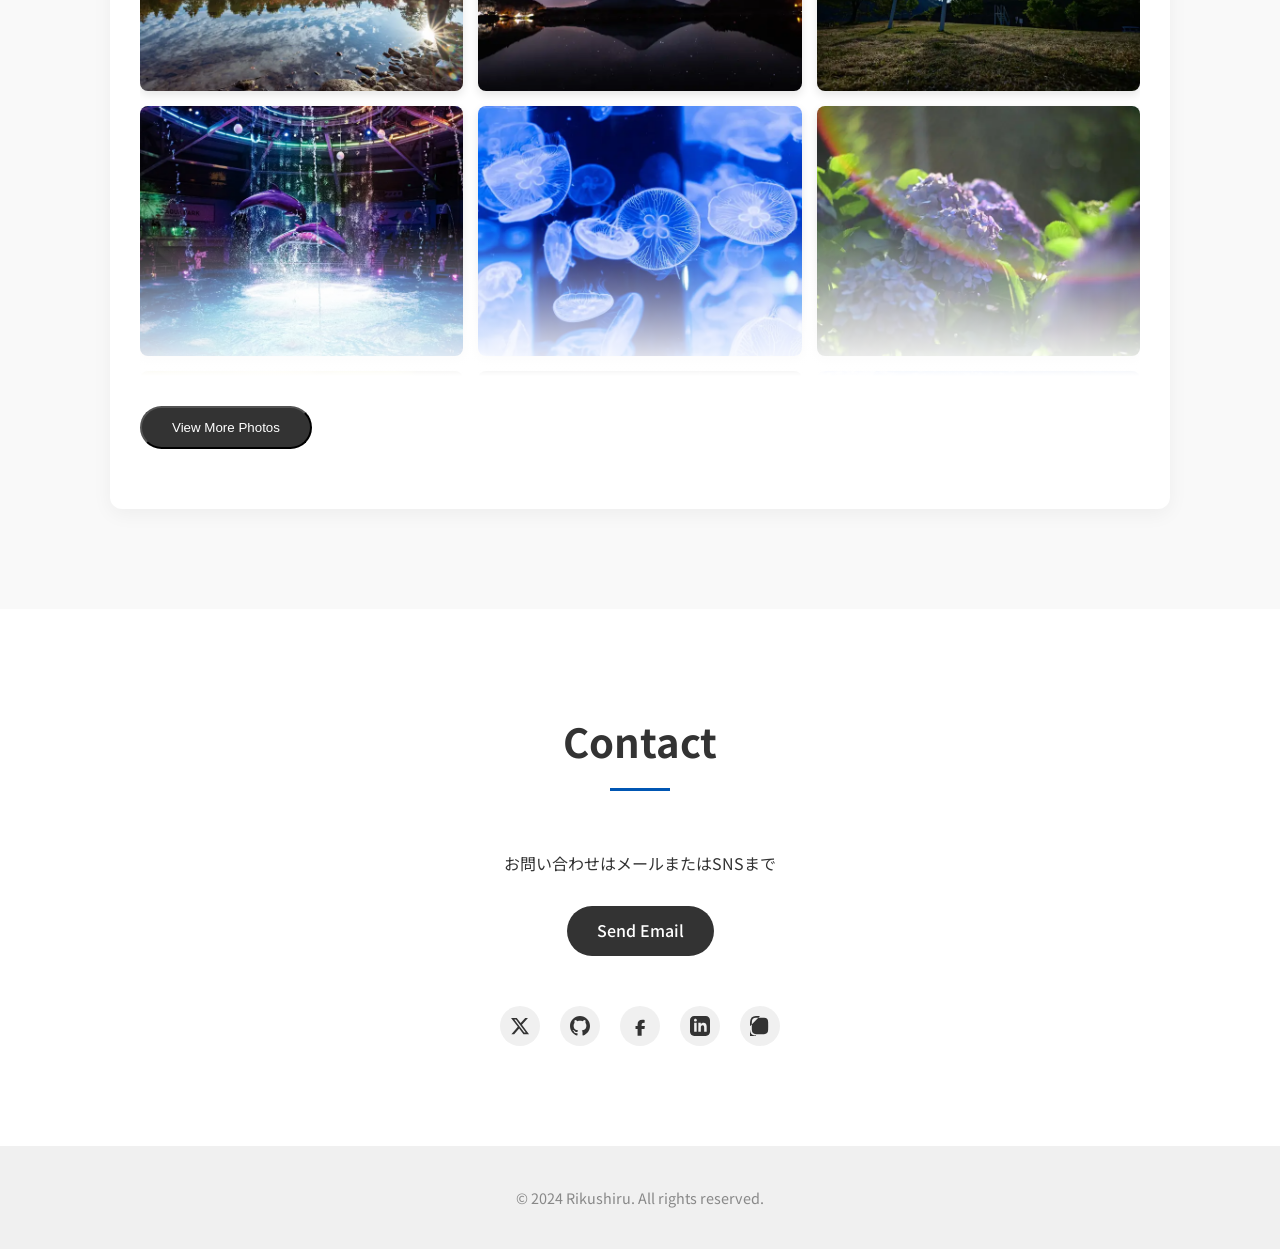
==== commit 57ef0e31: "docs: Update description for LIFULL Creators Blog entry." ====
--- a/index.html
+++ b/index.html
@@ -12,6 +12,9 @@
 		rel="stylesheet">
 	<link rel="stylesheet" href="style.css">
 	<link rel="icon" href="/images/favicon.ico">
+	<link rel="apple-touch-icon" href="/images/apple-touch-icon.png">
+	<link rel="manifest" href="/manifest.json">
+	<meta name="theme-color" content="#ffffff">
 	<!-- Google tag (gtag.js) -->
 	<script async src="https://www.googletagmanager.com/gtag/js?id=G-70FE9RLHMJ"></script>
 	<script>
@@ -99,7 +102,7 @@
 						</div>
 						<div class="work-info">
 							<h3>LIFULL Creators Blog</h3>
-							<p>企業技術ブログへの寄稿</p>
+							<p>自身が執筆した企業技術ブログ記事のまとめ</p>
 						</div>
 					</a>
 
--- a/style.css
+++ b/style.css
@@ -857,8 +857,6 @@
     box-shadow: 0 0 20px rgba(255, 255, 255, 0.1);
     object-fit: contain;
     user-select: none;
-    pointer-events: none;
-    /* Let clicks pass to container/lightbox */
 }
 
 /* Lightbox Navigation */
@@ -927,6 +925,47 @@
     }
 }
 
+/* Lightbox Controls (Close) */
+.lightbox-controls {
+    position: absolute;
+    top: 20px;
+    right: 20px;
+    display: flex;
+    gap: 15px;
+    z-index: 10002;
+}
+
+.lightbox-control {
+    background: rgba(0, 0, 0, 0.5);
+    color: white;
+    border: none;
+    width: 44px;
+    height: 44px;
+    border-radius: 50%;
+    display: flex;
+    align-items: center;
+    justify-content: center;
+    cursor: pointer;
+    font-size: 1.2rem;
+    transition: background 0.3s, transform 0.2s;
+    backdrop-filter: blur(5px);
+}
+
+.lightbox-control:hover {
+    background: rgba(255, 255, 255, 0.2);
+    transform: scale(1.1);
+}
+
+.lightbox-control:active {
+    transform: scale(0.95);
+}
+
+.lightbox-control svg {
+    width: 24px;
+    height: 24px;
+    fill: currentColor;
+}
+
 /* Awards & Speaking Refinement */
 .awards-custom-grid {
     display: grid;
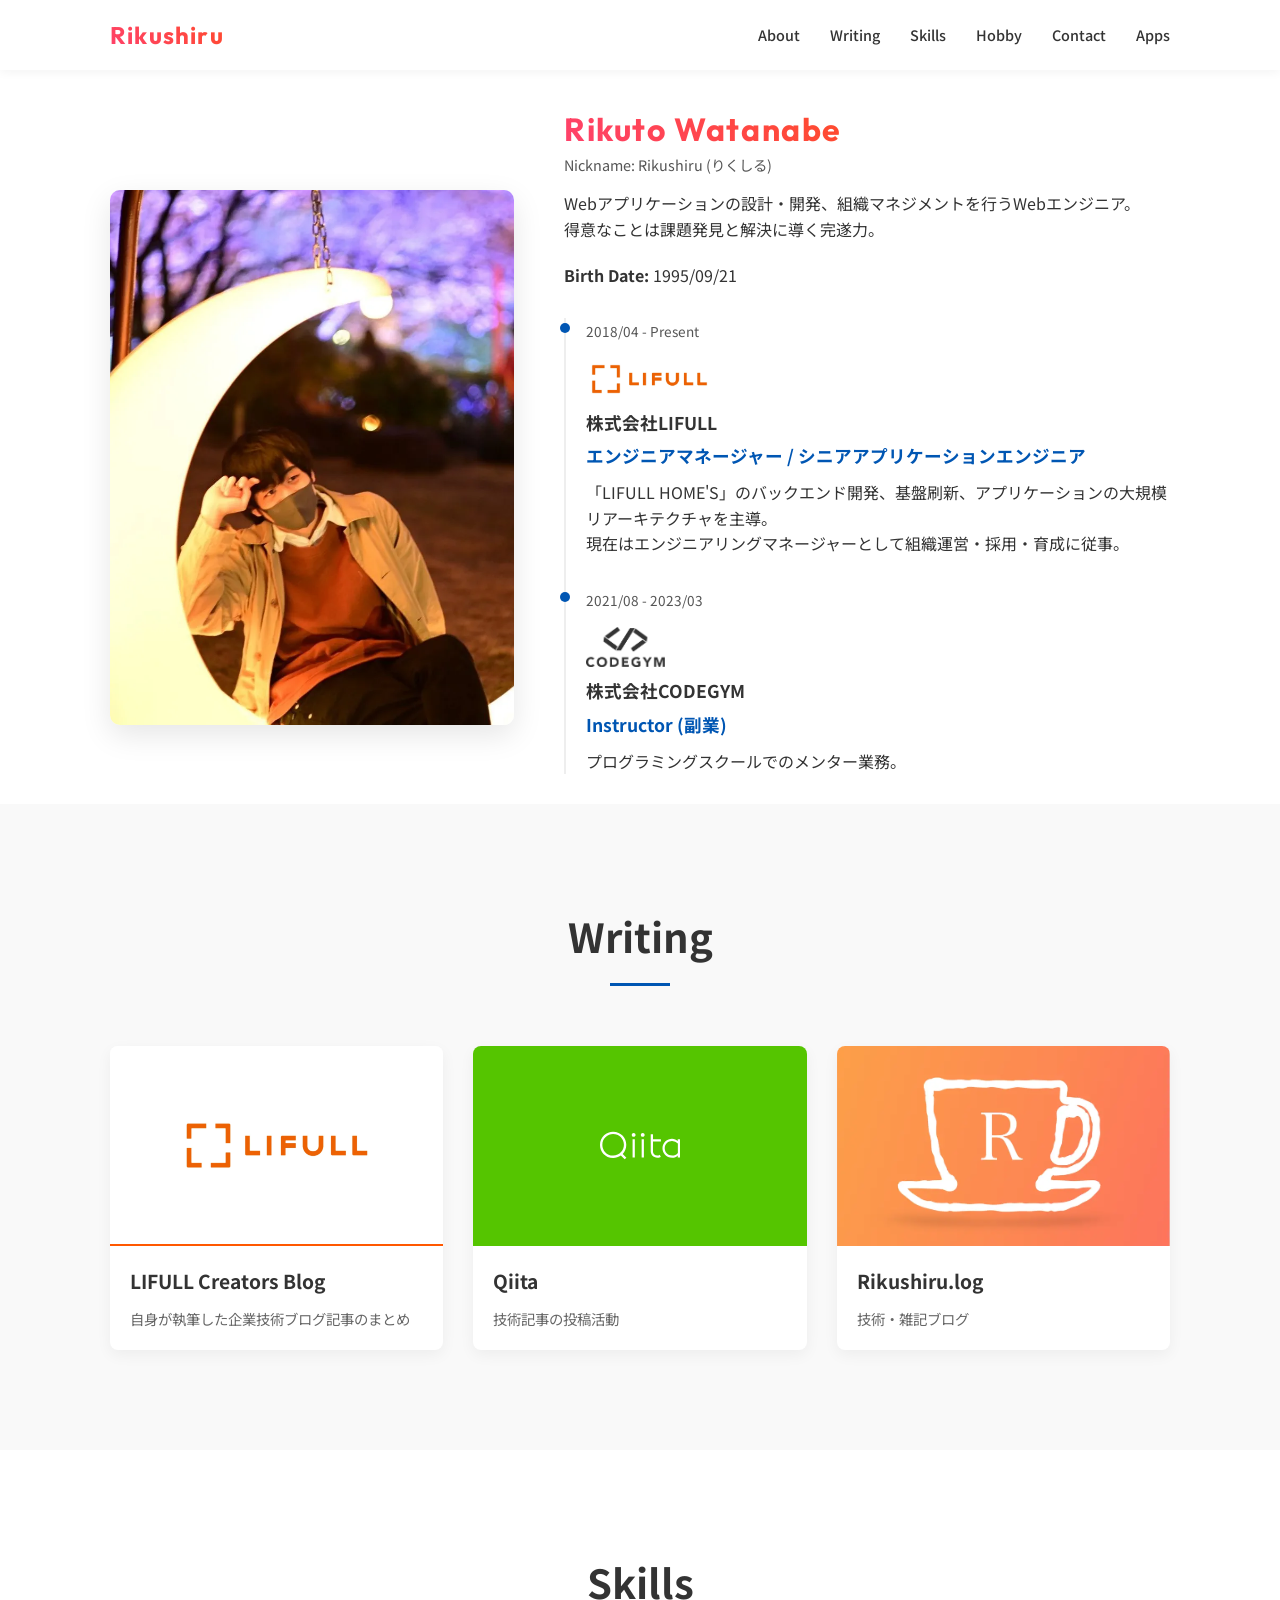
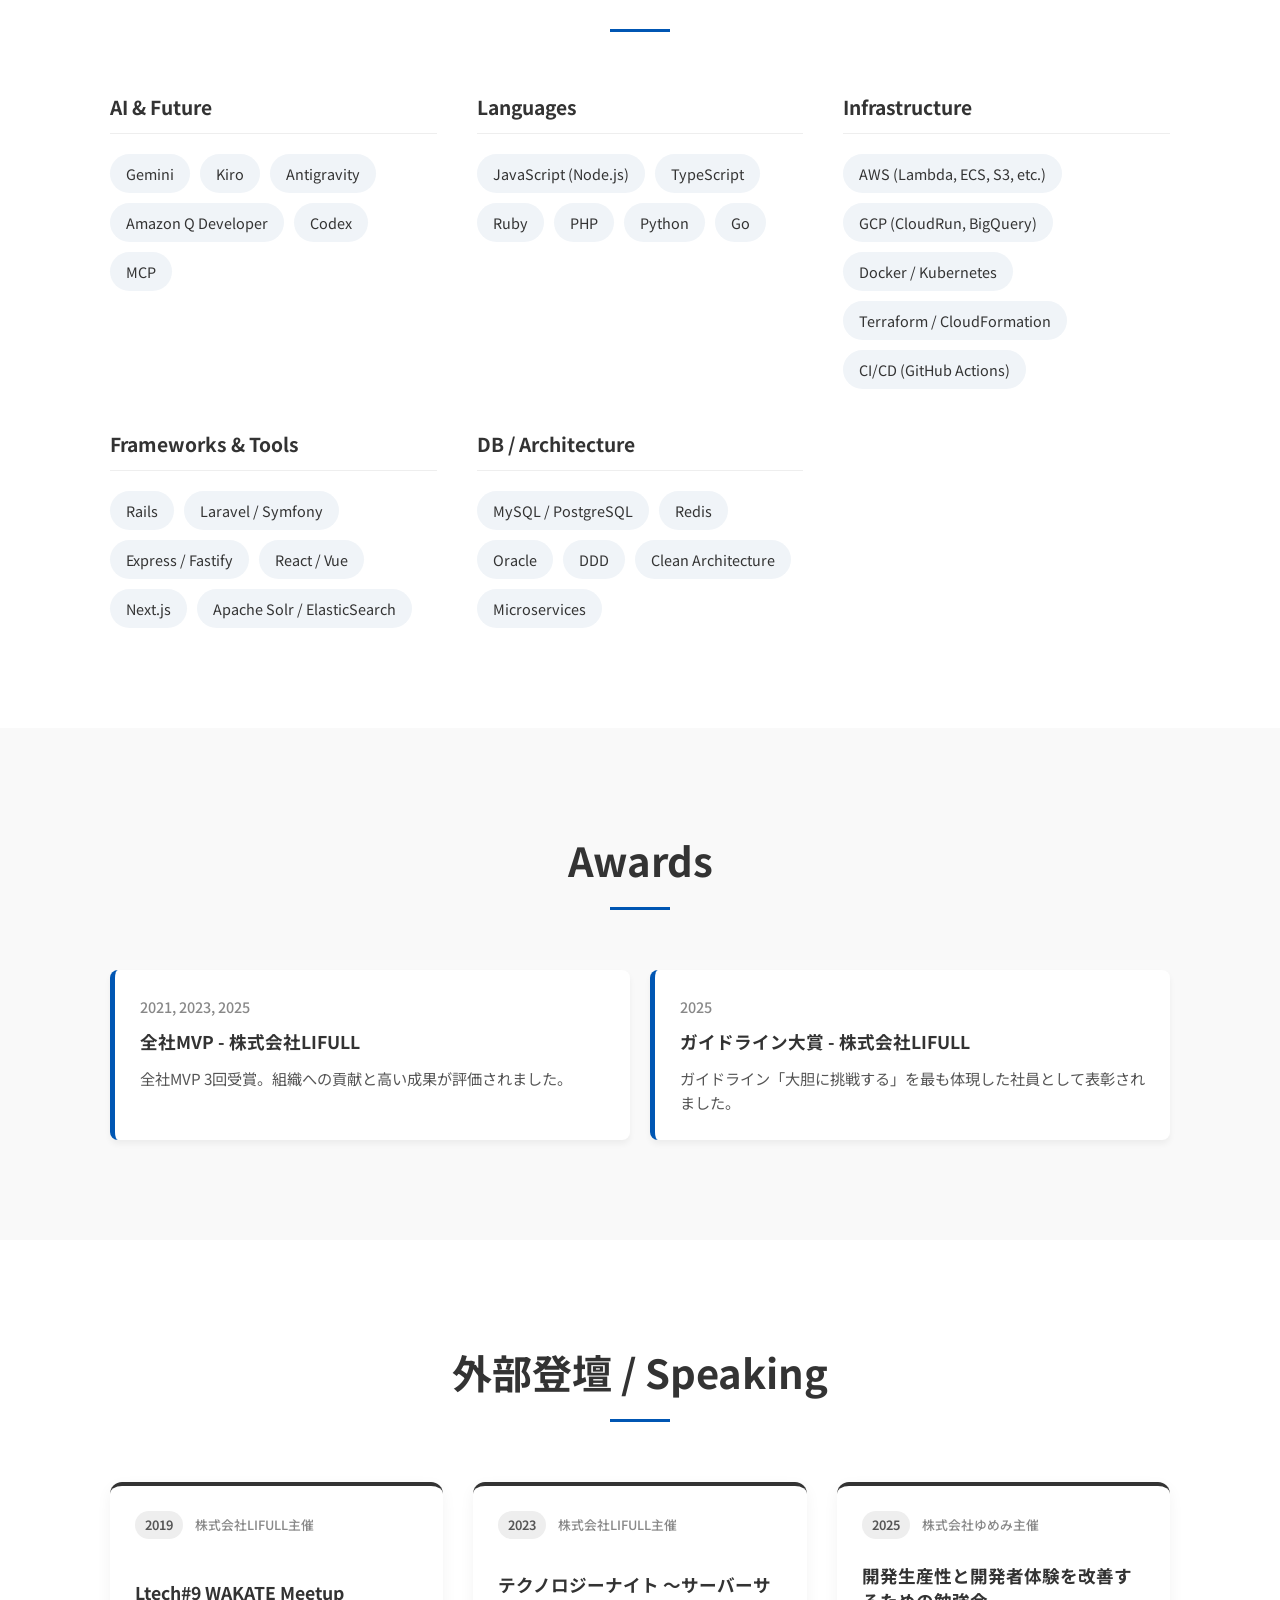
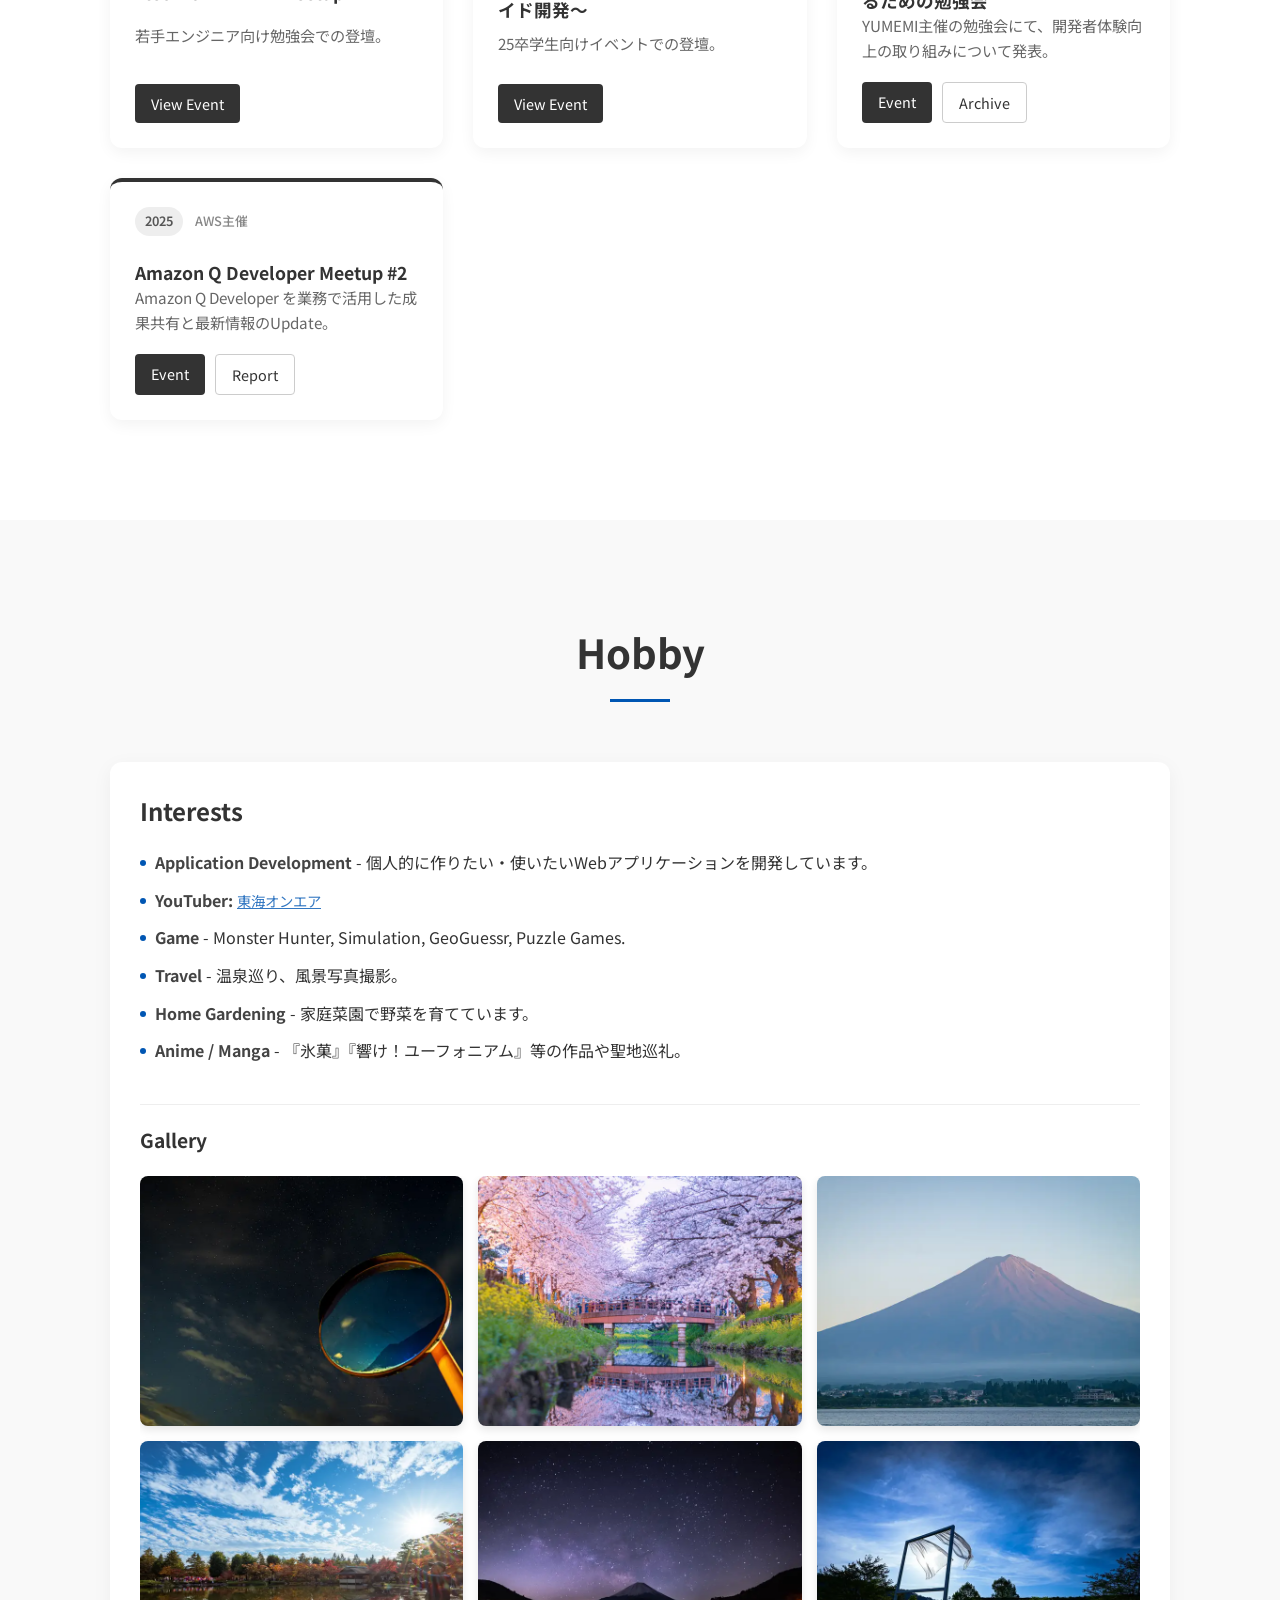
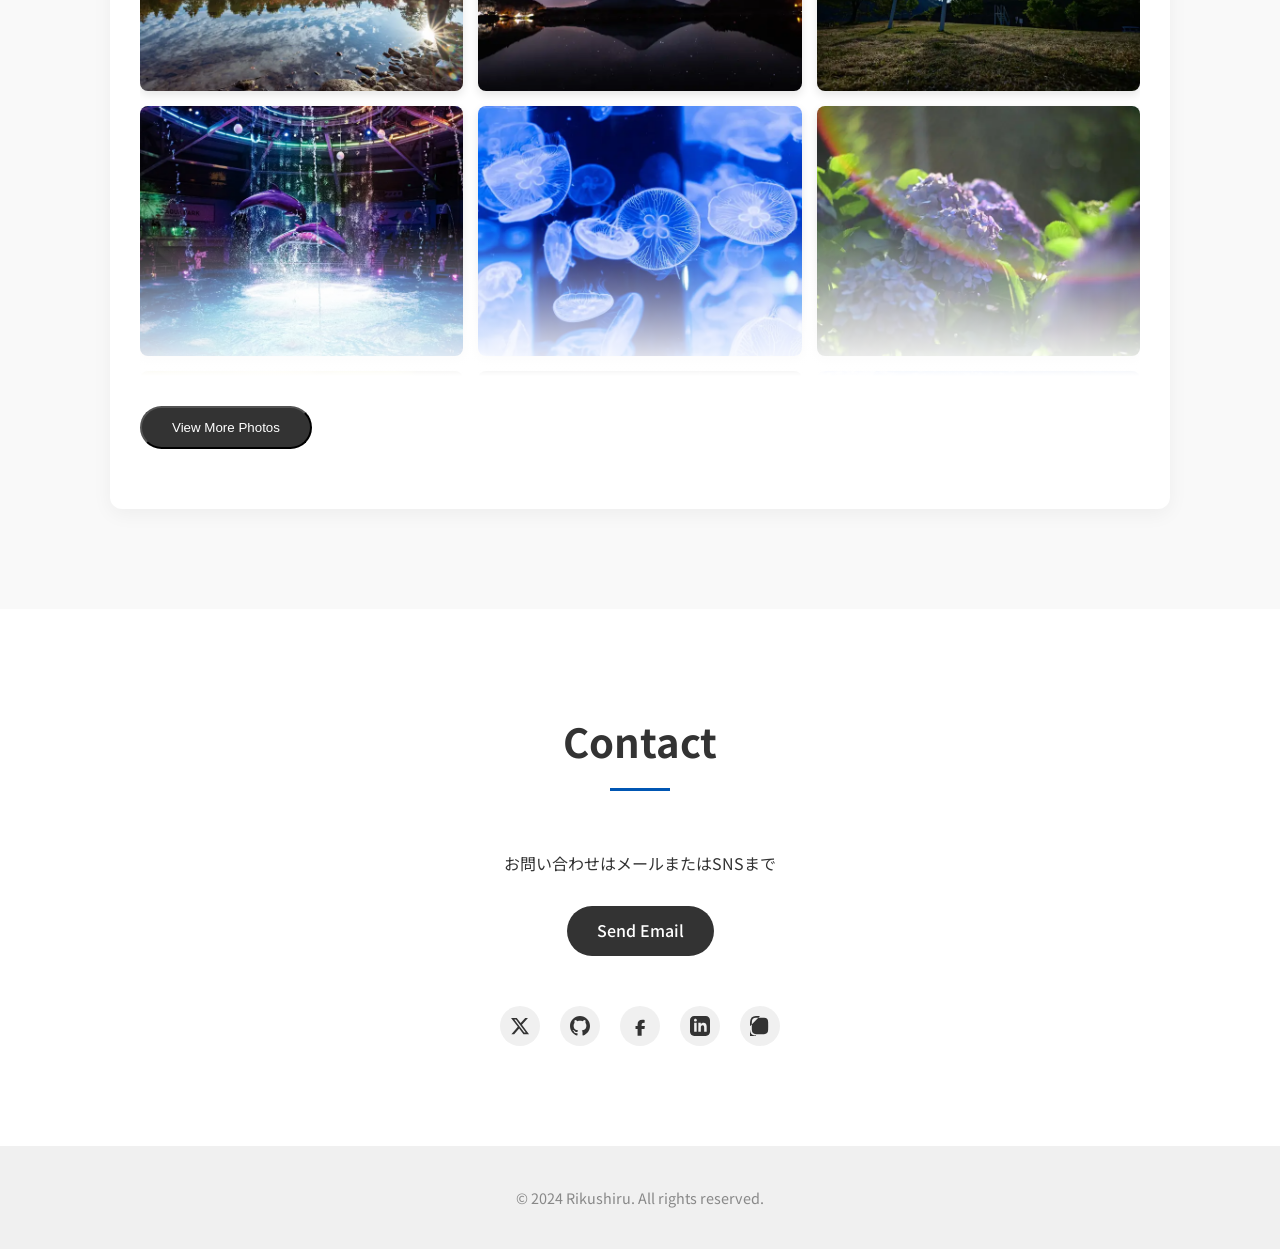
==== commit e1990e73: "Add Codex and MCP to skills" ====
--- a/index.html
+++ b/index.html
@@ -145,6 +145,8 @@
 							<span class="skill-tag">Kiro</span>
 							<span class="skill-tag">Antigravity</span>
 							<span class="skill-tag">Amazon Q Developer</span>
+							<span class="skill-tag">Codex</span>
+							<span class="skill-tag">MCP</span>
 						</div>
 					</div>
 					<div class="skill-category">
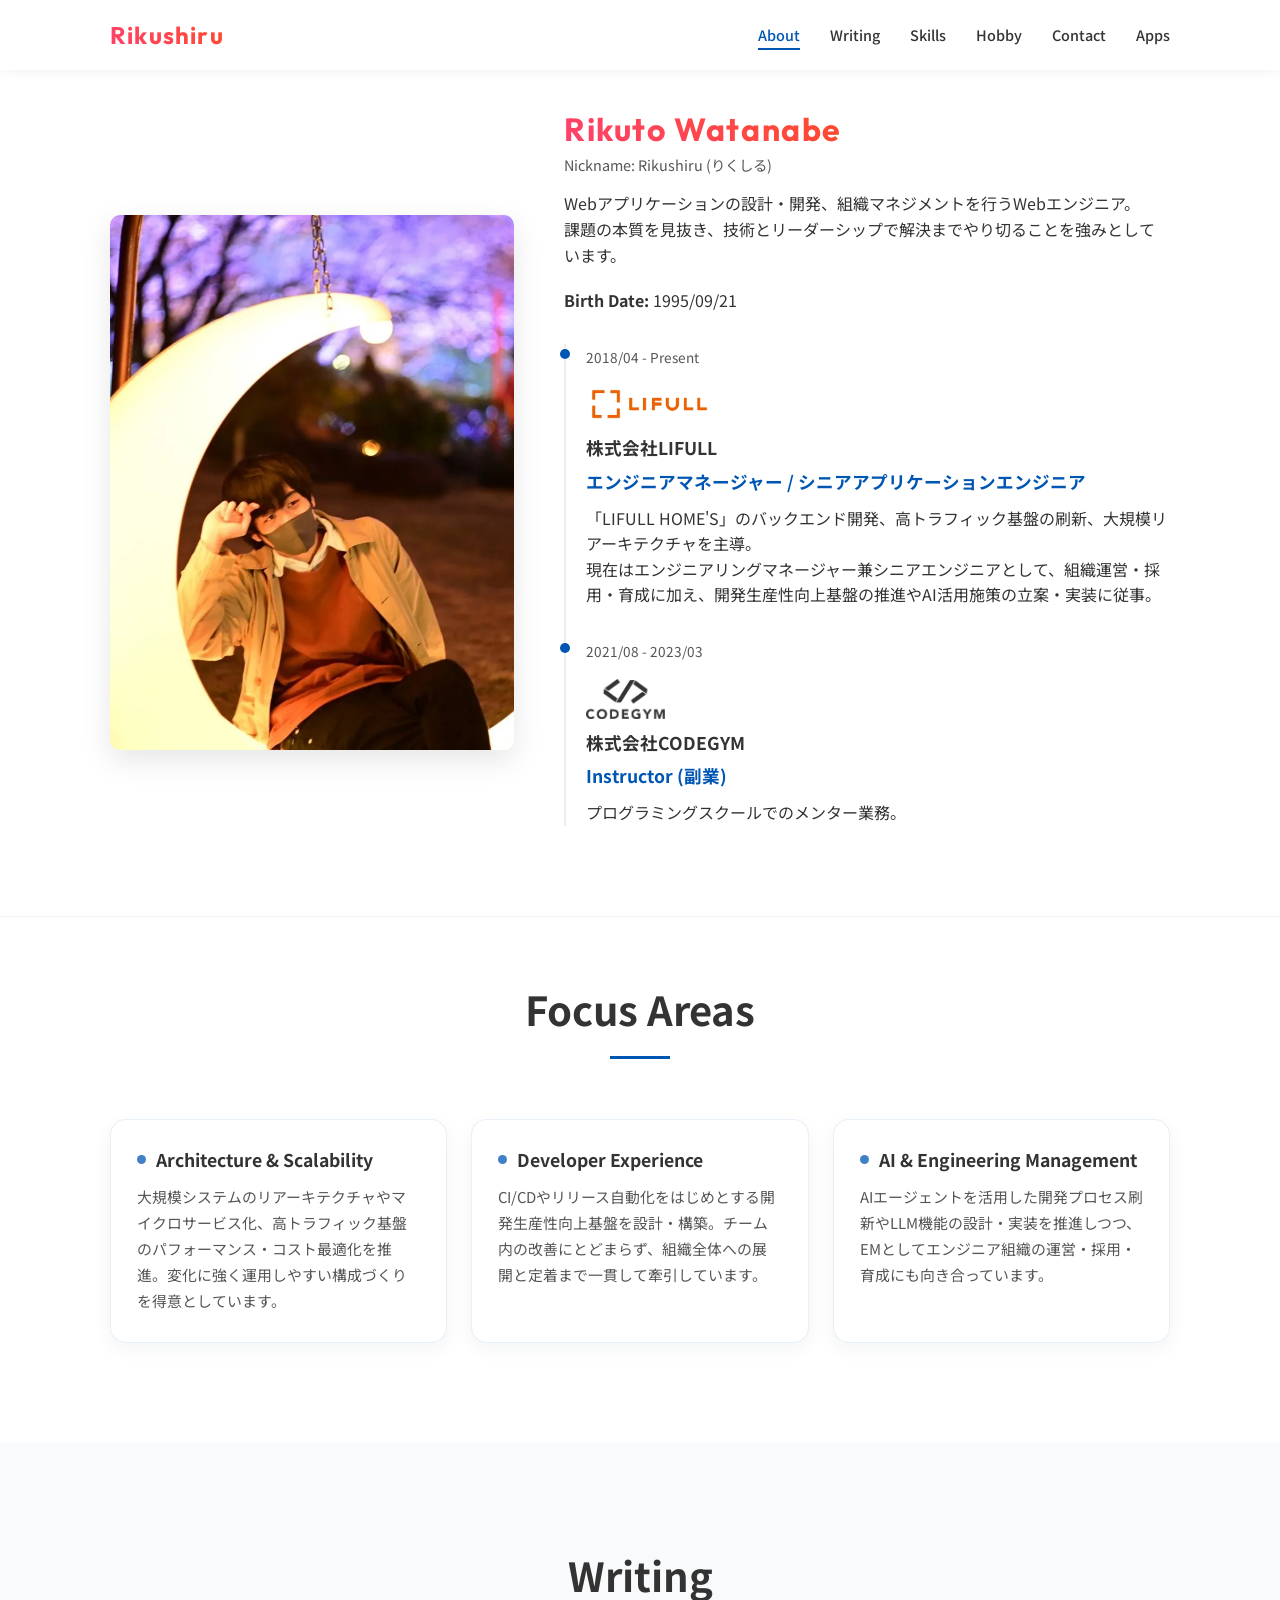
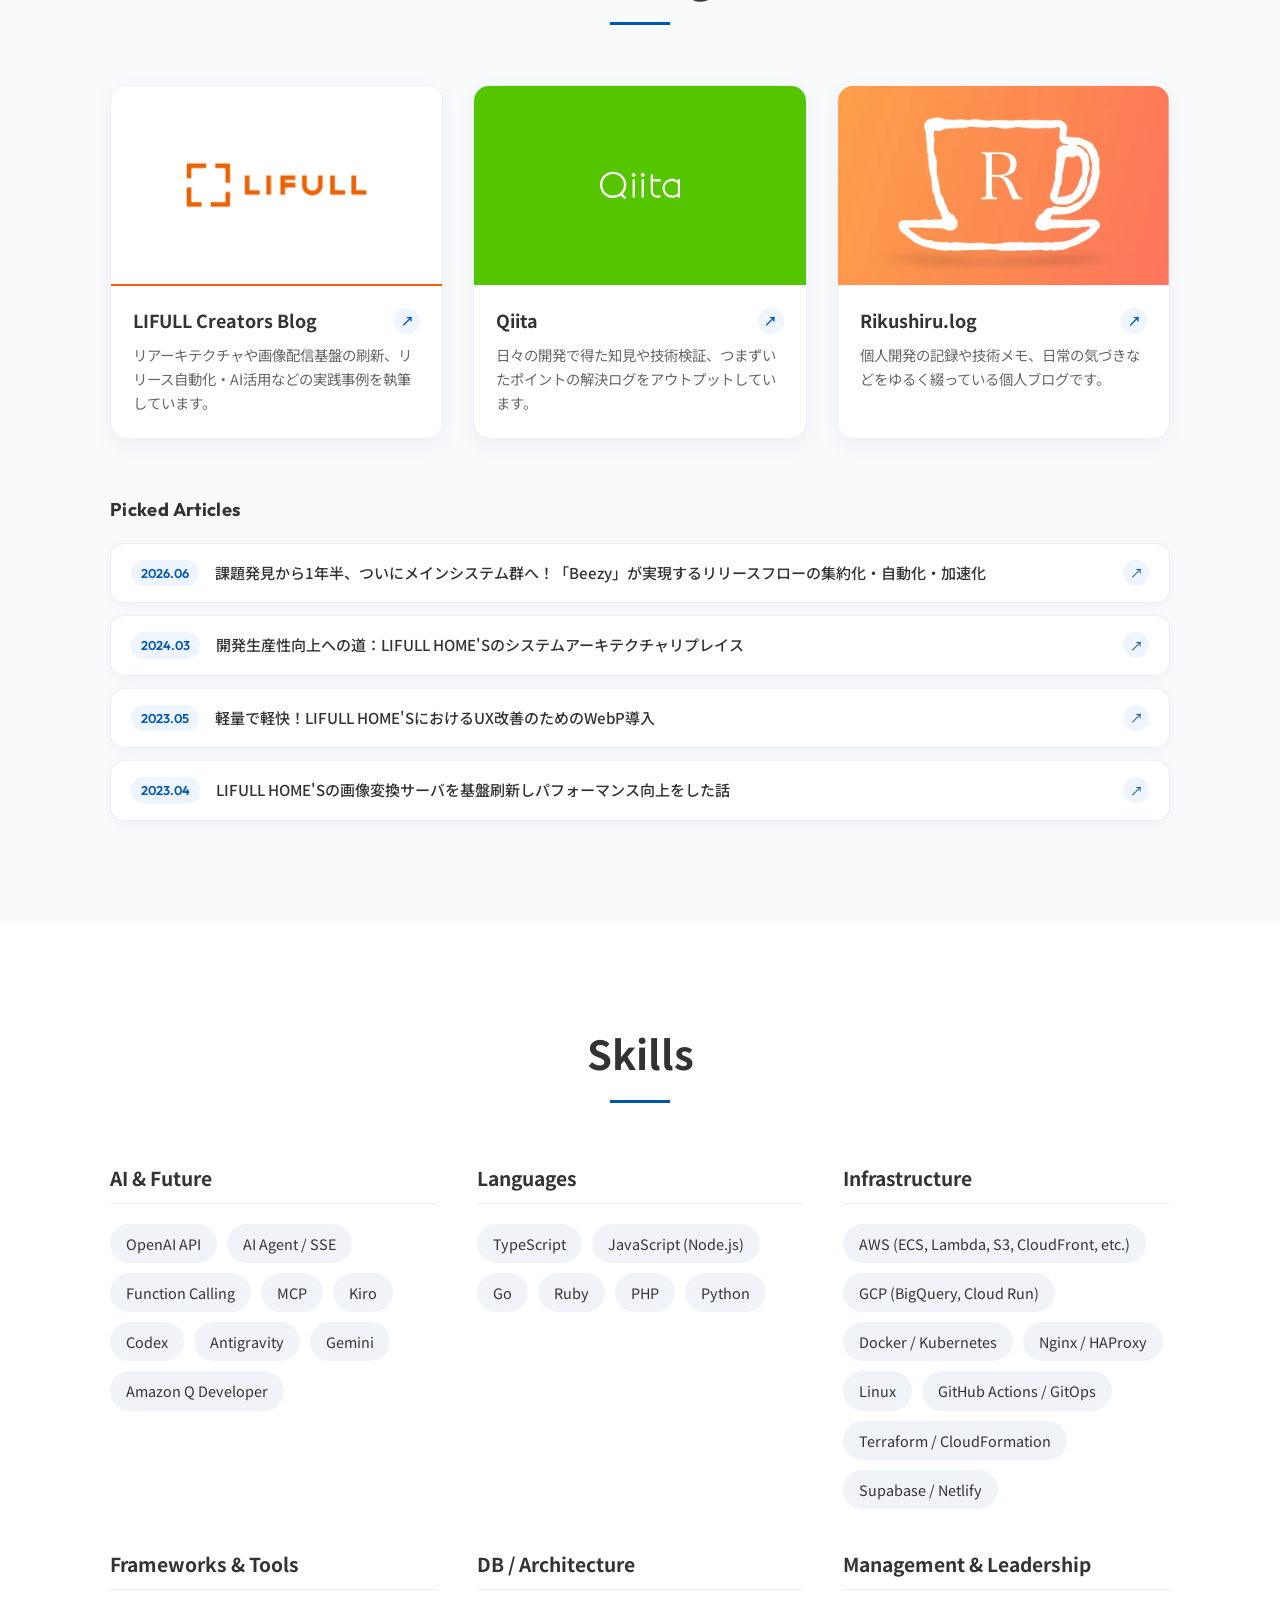
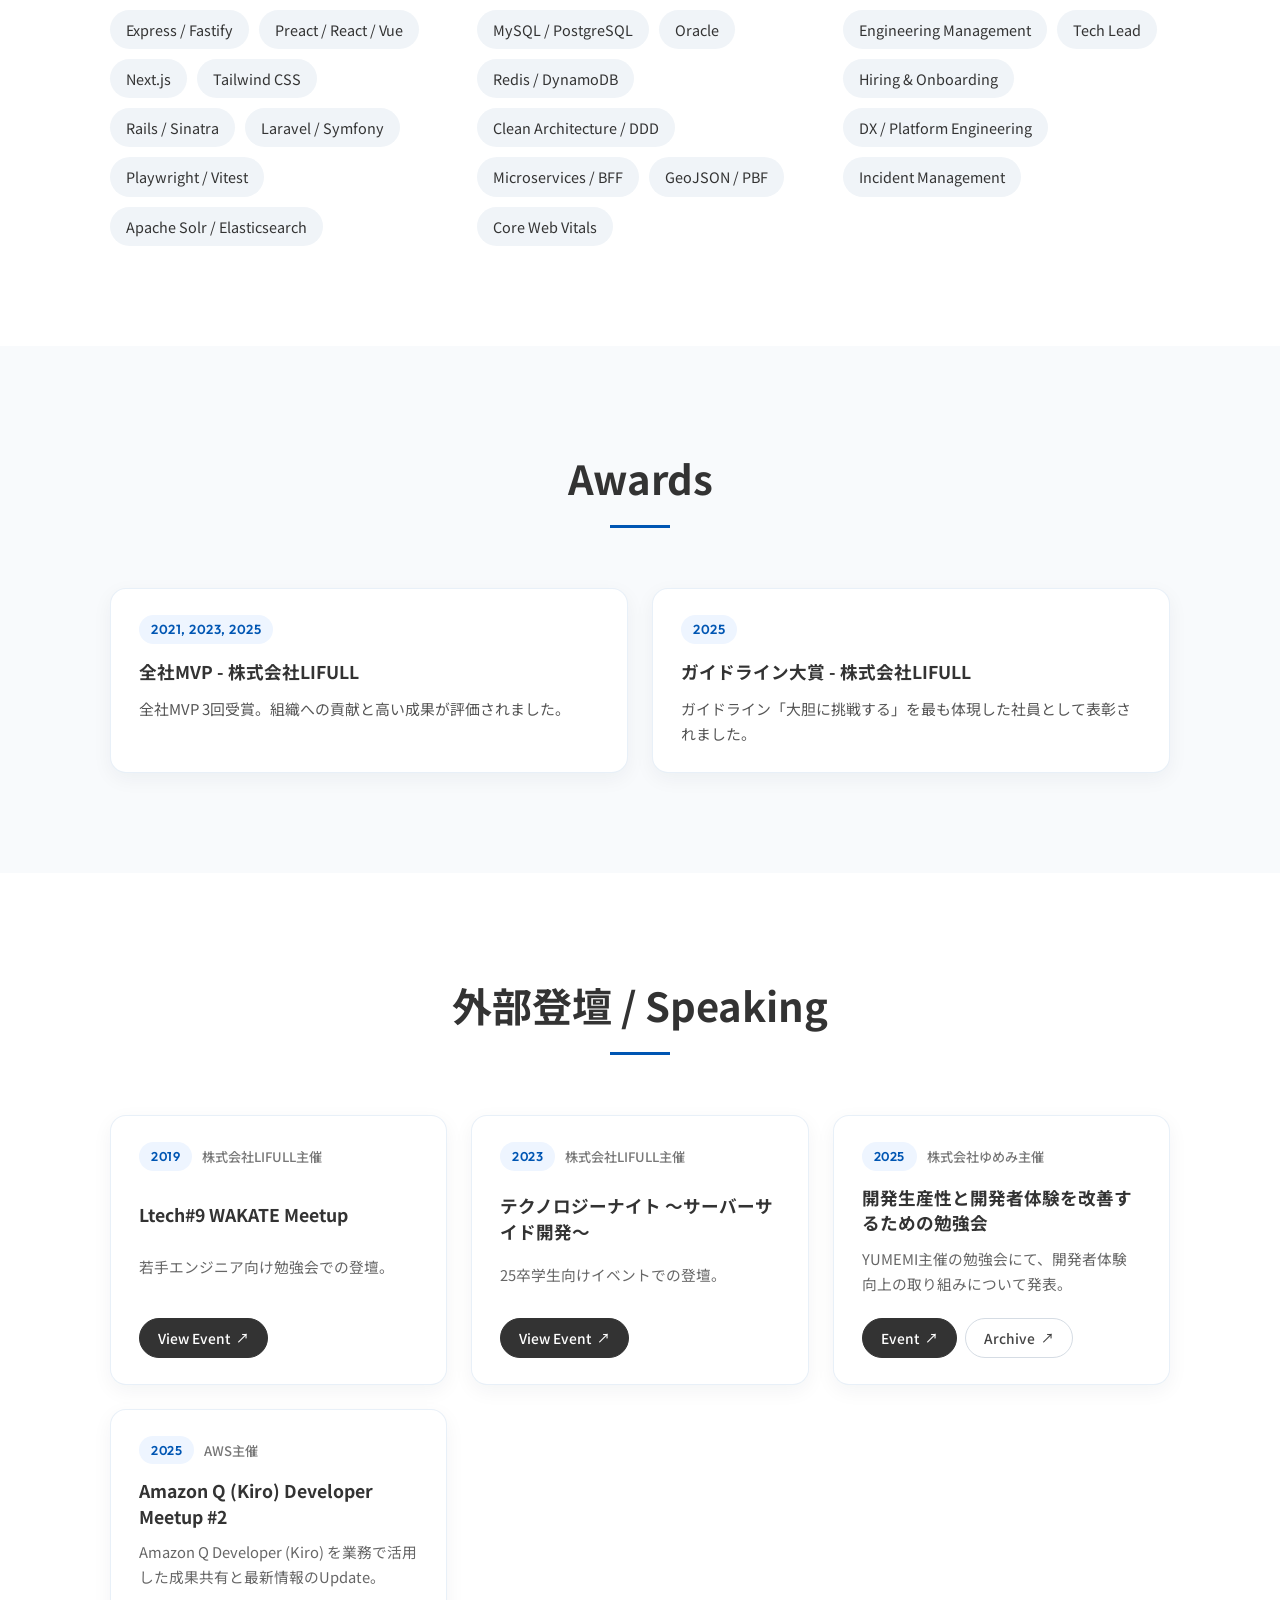
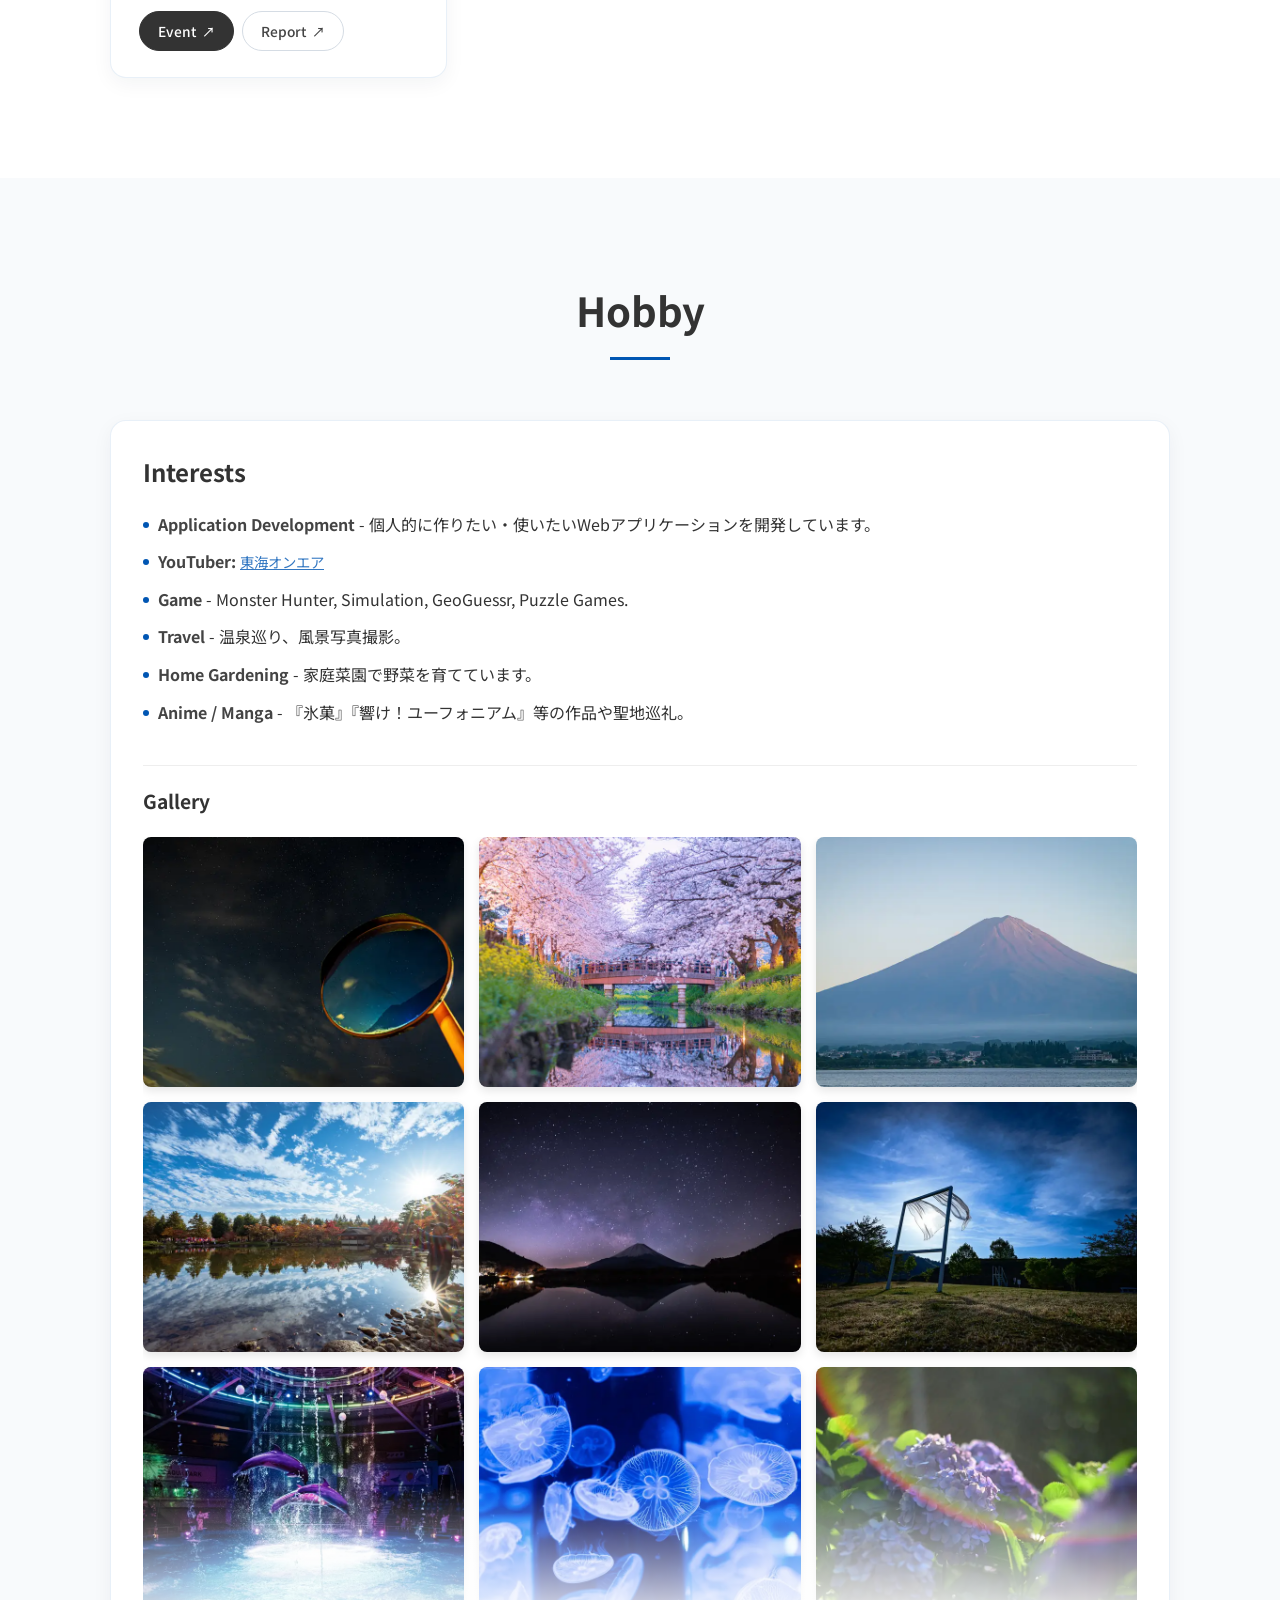
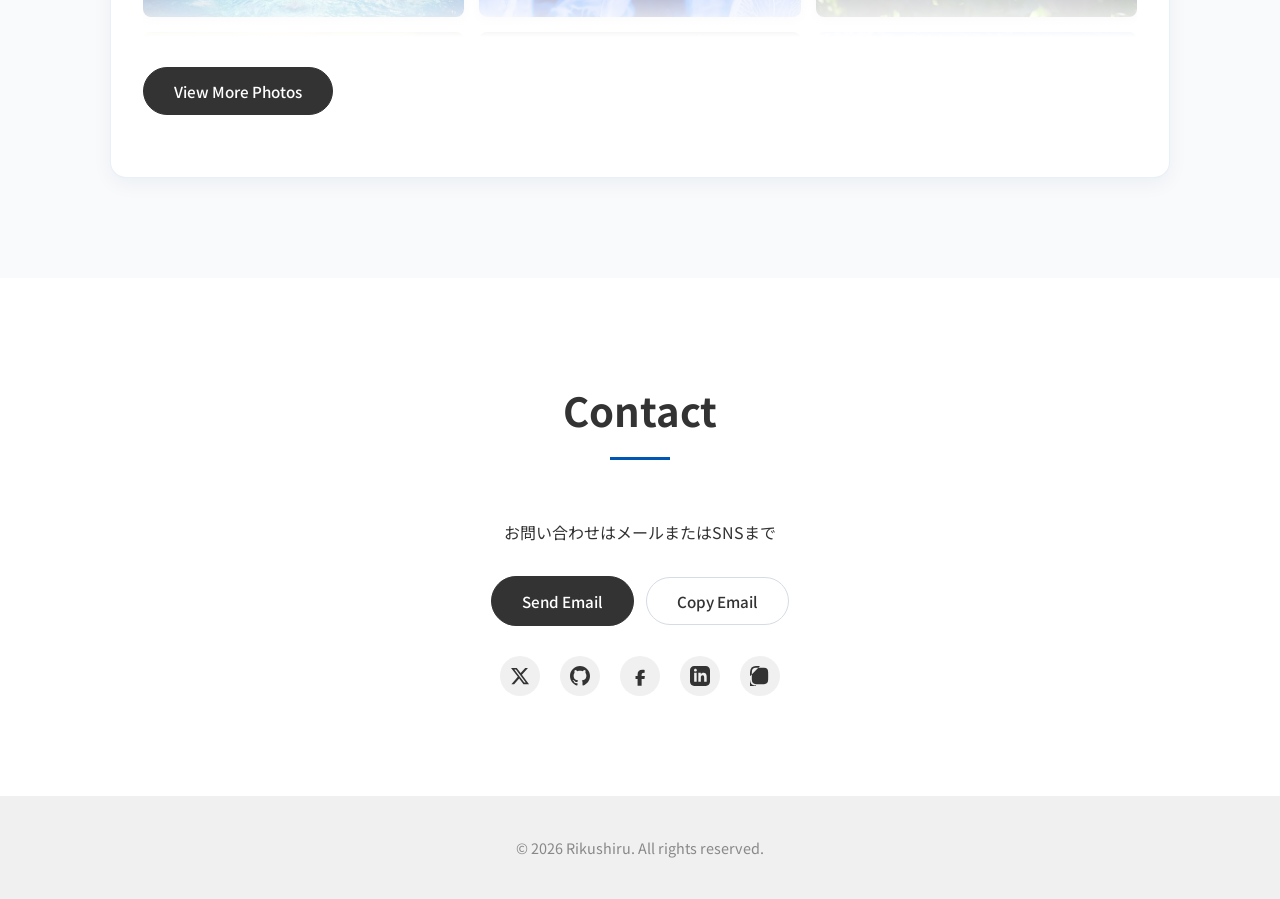
==== commit fd08fd9a: "feat: update portfolio content, focus areas, skills, and card UI" ====
--- a/index.html
+++ b/index.html
@@ -5,6 +5,17 @@
 	<meta charset="UTF-8">
 	<meta name="viewport" content="width=device-width, initial-scale=1.0">
 	<title>Rikushiru | Portfolio</title>
+	<meta name="description" content="Webエンジニア・エンジニアリングマネージャー 渡邉陸斗（Rikushiru）のポートフォリオサイト。設計・開発、開発生産性向上、AI活用、登壇・執筆活動などを紹介しています。">
+	<meta property="og:type" content="website">
+	<meta property="og:url" content="https://me.riku-shiru.com/">
+	<meta property="og:title" content="Rikushiru | Portfolio">
+	<meta property="og:description" content="Webエンジニア・エンジニアリングマネージャー 渡邉陸斗（Rikushiru）のポートフォリオサイト。">
+	<meta property="og:image" content="https://me.riku-shiru.com/images/profile.jpg">
+	<meta property="og:site_name" content="Rikushiru Portfolio">
+	<meta name="twitter:card" content="summary">
+	<meta name="twitter:title" content="Rikushiru | Portfolio">
+	<meta name="twitter:description" content="Webエンジニア・エンジニアリングマネージャー 渡邉陸斗（Rikushiru）のポートフォリオサイト。">
+	<meta name="twitter:image" content="https://me.riku-shiru.com/images/profile.jpg">
 	<link rel="preconnect" href="https://fonts.googleapis.com">
 	<link rel="preconnect" href="https://fonts.gstatic.com" crossorigin>
 	<link
@@ -50,43 +61,64 @@
 	</header>
 
 	<main>
-		<div class="container" style="padding-top: 40px;"> <!-- Added padding for spacing -->
-			<div class="about-grid fade-in-up">
-				<div class="about-image">
-					<img src="images/profile.webp" alt="Rikuto Watanabe">
-				</div>
-				<div class="about-text">
-					<h1 class="about-name">Rikuto Watanabe</h1>
-					<p class="nickname">Nickname: Rikushiru (りくしる)</p>
-					<p>Webアプリケーションの設計・開発、組織マネジメントを行うWebエンジニア。</p>
-					<p>得意なことは課題発見と解決に導く完遂力。</p>
-					<p class="birth-date"><strong>Birth Date:</strong> 1995/09/21</p>
-
-					<div class="timeline">
-						<div class="timeline-item">
-							<span class="date">2018/04 - Present</span>
-							<div class="timeline-logo-header">
-								<img src="images/lifull.webp" alt="LIFULL" class="brand-logo-lifull">
+		<section id="about" class="about-section">
+			<div class="container">
+				<div class="about-grid fade-in-up">
+					<div class="about-image">
+						<img src="images/profile.webp" alt="Rikuto Watanabe">
+					</div>
+					<div class="about-text">
+						<h1 class="about-name">Rikuto Watanabe</h1>
+						<p class="nickname">Nickname: Rikushiru (りくしる)</p>
+						<p>Webアプリケーションの設計・開発、組織マネジメントを行うWebエンジニア。</p>
+						<p>課題の本質を見抜き、技術とリーダーシップで解決までやり切ることを強みとしています。</p>
+						<p class="birth-date"><strong>Birth Date:</strong> 1995/09/21</p>
+
+						<div class="timeline">
+							<div class="timeline-item">
+								<span class="date">2018/04 - Present</span>
+								<div class="timeline-logo-header">
+									<img src="images/lifull.webp" alt="LIFULL" class="brand-logo-lifull">
+								</div>
+								<h4 class="highlight-title">株式会社LIFULL</h4>
+								<p class="highlight-role">エンジニアマネージャー / シニアアプリケーションエンジニア</p>
+								<p>「LIFULL
+									HOME'S」のバックエンド開発、高トラフィック基盤の刷新、大規模リアーキテクチャを主導。<br>現在はエンジニアリングマネージャー兼シニアエンジニアとして、組織運営・採用・育成に加え、開発生産性向上基盤の推進やAI活用施策の立案・実装に従事。
+								</p>
 							</div>
-							<h4 class="highlight-title">株式会社LIFULL</h4>
-							<p class="highlight-role">エンジニアマネージャー / シニアアプリケーションエンジニア</p>
-							<p>「LIFULL
-								HOME'S」のバックエンド開発、基盤刷新、アプリケーションの大規模リアーキテクチャを主導。<br>現在はエンジニアリングマネージャーとして組織運営・採用・育成に従事。
-							</p>
-						</div>
-						<div class="timeline-item">
-							<span class="date">2021/08 - 2023/03</span>
-							<div class="timeline-logo-header">
-								<img src="images/codegym.webp" alt="CODEGYM" class="brand-logo-lifull">
+							<div class="timeline-item">
+								<span class="date">2021/08 - 2023/03</span>
+								<div class="timeline-logo-header">
+									<img src="images/codegym.webp" alt="CODEGYM" class="brand-logo-lifull">
+								</div>
+								<h4 class="highlight-title">株式会社CODEGYM</h4>
+								<p class="highlight-role">Instructor (副業)</p>
+								<p>プログラミングスクールでのメンター業務。</p>
 							</div>
-							<h4 class="highlight-title">株式会社CODEGYM</h4>
-							<p class="highlight-role">Instructor (副業)</p>
-							<p>プログラミングスクールでのメンター業務。</p>
-						</div>
-					</div>
-				</div>
-			</div>
-		</div>
+						</div>
+					</div>
+				</div>
+			</div>
+		</section>
+
+		<section id="focus" class="section focus-section">
+			<div class="container">
+				<h2 class="section-title fade-in-up">Focus Areas</h2>
+				<div class="focus-grid fade-in-up">
+					<div class="focus-item">
+						<h3>Architecture &amp; Scalability</h3>
+						<p>大規模システムのリアーキテクチャやマイクロサービス化、高トラフィック基盤のパフォーマンス・コスト最適化を推進。変化に強く運用しやすい構成づくりを得意としています。</p>
+					</div>
+					<div class="focus-item">
+						<h3>Developer Experience</h3>
+						<p>CI/CDやリリース自動化をはじめとする開発生産性向上基盤を設計・構築。チーム内の改善にとどまらず、組織全体への展開と定着まで一貫して牽引しています。</p>
+					</div>
+					<div class="focus-item">
+						<h3>AI &amp; Engineering Management</h3>
+						<p>AIエージェントを活用した開発プロセス刷新やLLM機能の設計・実装を推進しつつ、EMとしてエンジニア組織の運営・採用・育成にも向き合っています。</p>
+					</div>
+				</div>
+			</div>
 		</section>
 
 		<section id="writing" class="section bg-light">
@@ -94,7 +126,7 @@
 				<h2 class="section-title fade-in-up">Writing</h2>
 				<div class="works-grid">
 					<!-- LIFULL Blog -->
-					<a href="https://www.lifull.blog/archive/author/LIFULL-watanari" target="_blank"
+					<a href="https://www.lifull.blog/archive/author/LIFULL-watanari" target="_blank" rel="noopener noreferrer"
 						class="work-card fade-in-up">
 						<div class="work-icon-container"
 							style="background-color: #fff; border-bottom: 2px solid #FF5800;">
@@ -102,12 +134,12 @@
 						</div>
 						<div class="work-info">
 							<h3>LIFULL Creators Blog</h3>
-							<p>自身が執筆した企業技術ブログ記事のまとめ</p>
+							<p>リアーキテクチャや画像配信基盤の刷新、リリース自動化・AI活用などの実践事例を執筆しています。</p>
 						</div>
 					</a>
 
 					<!-- Qiita -->
-					<a href="https://qiita.com/riku-shiru" target="_blank" class="work-card fade-in-up">
+					<a href="https://qiita.com/riku-shiru" target="_blank" rel="noopener noreferrer" class="work-card fade-in-up">
 						<div class="work-icon-container" style="background-color: #55c500;">
 							<!-- Qiita SVG -->
 							<svg class="work-svg-logo" viewBox="0 0 24 24" fill="white">
@@ -117,19 +149,45 @@
 						</div>
 						<div class="work-info">
 							<h3>Qiita</h3>
-							<p>技術記事の投稿活動</p>
+							<p>日々の開発で得た知見や技術検証、つまずいたポイントの解決ログをアウトプットしています。</p>
 						</div>
 					</a>
 
 					<!-- Rikushiru.log -->
-					<a href="https://blog.riku-shiru.com" target="_blank" class="work-card fade-in-up">
+					<a href="https://blog.riku-shiru.com" target="_blank" rel="noopener noreferrer" class="work-card fade-in-up">
 						<div class="work-image" style="background-image: url('images/thumbnails/rikushiru_log.webp')">
 						</div>
 						<div class="work-info">
 							<h3>Rikushiru.log</h3>
-							<p>技術・雑記ブログ</p>
-						</div>
-					</a>
+							<p>個人開発の記録や技術メモ、日常の気づきなどをゆるく綴っている個人ブログです。</p>
+						</div>
+					</a>
+				</div>
+
+				<div class="picked-articles-wrapper fade-in-up">
+					<h3 class="subsection-title">Picked Articles</h3>
+					<div class="picked-articles">
+						<a href="https://www.lifull.blog/entry/2026/06/09/170648" target="_blank" rel="noopener noreferrer" class="article-item">
+							<span class="article-date">2026.06</span>
+							<span class="article-title">課題発見から1年半、ついにメインシステム群へ！「Beezy」が実現するリリースフローの集約化・自動化・加速化</span>
+							<span class="article-arrow" aria-hidden="true">↗</span>
+						</a>
+						<a href="https://www.lifull.blog/entry/2024/03/28/180000" target="_blank" rel="noopener noreferrer" class="article-item">
+							<span class="article-date">2024.03</span>
+							<span class="article-title">開発生産性向上への道：LIFULL HOME'Sのシステムアーキテクチャリプレイス</span>
+							<span class="article-arrow" aria-hidden="true">↗</span>
+						</a>
+						<a href="https://www.lifull.blog/entry/2023/05/26/170000" target="_blank" rel="noopener noreferrer" class="article-item">
+							<span class="article-date">2023.05</span>
+							<span class="article-title">軽量で軽快！LIFULL HOME'SにおけるUX改善のためのWebP導入</span>
+							<span class="article-arrow" aria-hidden="true">↗</span>
+						</a>
+						<a href="https://www.lifull.blog/entry/2023/04/02/090000" target="_blank" rel="noopener noreferrer" class="article-item">
+							<span class="article-date">2023.04</span>
+							<span class="article-title">LIFULL HOME'Sの画像変換サーバを基盤刷新しパフォーマンス向上をした話</span>
+							<span class="article-arrow" aria-hidden="true">↗</span>
+						</a>
+					</div>
 				</div>
 			</div>
 		</section>
@@ -139,57 +197,76 @@
 				<h2 class="section-title fade-in-up">Skills</h2>
 				<div class="skills-wrapper fade-in-up">
 					<div class="skill-category">
-						<h3>AI & Future</h3>
-						<div class="skill-list">
+						<h3>AI &amp; Future</h3>
+						<div class="skill-list">
+							<span class="skill-tag">OpenAI API</span>
+							<span class="skill-tag">AI Agent / SSE</span>
+							<span class="skill-tag">Function Calling</span>
+							<span class="skill-tag">MCP</span>
+							<span class="skill-tag">Kiro</span>
+							<span class="skill-tag">Codex</span>
+							<span class="skill-tag">Antigravity</span>
 							<span class="skill-tag">Gemini</span>
-							<span class="skill-tag">Kiro</span>
-							<span class="skill-tag">Antigravity</span>
 							<span class="skill-tag">Amazon Q Developer</span>
-							<span class="skill-tag">Codex</span>
-							<span class="skill-tag">MCP</span>
 						</div>
 					</div>
 					<div class="skill-category">
 						<h3>Languages</h3>
 						<div class="skill-list">
+							<span class="skill-tag">TypeScript</span>
 							<span class="skill-tag">JavaScript (Node.js)</span>
-							<span class="skill-tag">TypeScript</span>
+							<span class="skill-tag">Go</span>
 							<span class="skill-tag">Ruby</span>
 							<span class="skill-tag">PHP</span>
 							<span class="skill-tag">Python</span>
-							<span class="skill-tag">Go</span>
 						</div>
 					</div>
 					<div class="skill-category">
 						<h3>Infrastructure</h3>
 						<div class="skill-list">
-							<span class="skill-tag">AWS (Lambda, ECS, S3, etc.)</span>
-							<span class="skill-tag">GCP (CloudRun, BigQuery)</span>
+							<span class="skill-tag">AWS (ECS, Lambda, S3, CloudFront, etc.)</span>
+							<span class="skill-tag">GCP (BigQuery, Cloud Run)</span>
 							<span class="skill-tag">Docker / Kubernetes</span>
+							<span class="skill-tag">Nginx / HAProxy</span>
+							<span class="skill-tag">Linux</span>
+							<span class="skill-tag">GitHub Actions / GitOps</span>
 							<span class="skill-tag">Terraform / CloudFormation</span>
-							<span class="skill-tag">CI/CD (GitHub Actions)</span>
-						</div>
-					</div>
-					<div class="skill-category">
-						<h3>Frameworks & Tools</h3>
-						<div class="skill-list">
-							<span class="skill-tag">Rails</span>
+							<span class="skill-tag">Supabase / Netlify</span>
+						</div>
+					</div>
+					<div class="skill-category">
+						<h3>Frameworks &amp; Tools</h3>
+						<div class="skill-list">
+							<span class="skill-tag">Express / Fastify</span>
+							<span class="skill-tag">Preact / React / Vue</span>
+							<span class="skill-tag">Next.js</span>
+							<span class="skill-tag">Tailwind CSS</span>
+							<span class="skill-tag">Rails / Sinatra</span>
 							<span class="skill-tag">Laravel / Symfony</span>
-							<span class="skill-tag">Express / Fastify</span>
-							<span class="skill-tag">React / Vue</span>
-							<span class="skill-tag">Next.js</span>
-							<span class="skill-tag">Apache Solr / ElasticSearch</span>
+							<span class="skill-tag">Playwright / Vitest</span>
+							<span class="skill-tag">Apache Solr / Elasticsearch</span>
 						</div>
 					</div>
 					<div class="skill-category">
 						<h3>DB / Architecture</h3>
 						<div class="skill-list">
 							<span class="skill-tag">MySQL / PostgreSQL</span>
-							<span class="skill-tag">Redis</span>
 							<span class="skill-tag">Oracle</span>
-							<span class="skill-tag">DDD</span>
-							<span class="skill-tag">Clean Architecture</span>
-							<span class="skill-tag">Microservices</span>
+							<span class="skill-tag">Redis / DynamoDB</span>
+							<span class="skill-tag">Clean Architecture / DDD</span>
+							<span class="skill-tag">Microservices / BFF</span>
+							<span class="skill-tag">GeoJSON / PBF</span>
+							<span class="skill-tag">Core Web Vitals</span>
+						</div>
+					</div>
+					<div class="skill-category">
+						<h3>Management &amp; Leadership</h3>
+						<div class="skill-list">
+							<span class="skill-tag">Engineering Management</span>
+							<span class="skill-tag">Tech Lead</span>
+							<span class="skill-tag">Hiring &amp; Onboarding</span>
+							<span class="skill-tag">DX / Platform Engineering</span>
+							<span class="skill-tag">Incident Management</span>
 						</div>
 					</div>
 				</div>
@@ -234,7 +311,7 @@
 						<div class="speaking-body">
 							<p>若手エンジニア向け勉強会での登壇。</p>
 						</div>
-						<a href="https://lifull.connpass.com/event/152299/" target="_blank" class="speaking-link">View
+						<a href="https://lifull.connpass.com/event/152299/" target="_blank" rel="noopener noreferrer" class="speaking-link">View
 							Event</a>
 					</div>
 
@@ -248,7 +325,7 @@
 						<div class="speaking-body">
 							<p>25卒学生向けイベントでの登壇。</p>
 						</div>
-						<a href="https://paiza.jp/student/job_offers/23263" target="_blank" class="speaking-link">View
+						<a href="https://paiza.jp/student/job_offers/23263" target="_blank" rel="noopener noreferrer" class="speaking-link">View
 							Event</a>
 					</div>
 
@@ -263,9 +340,9 @@
 							<p>YUMEMI主催の勉強会にて、開発者体験向上の取り組みについて発表。</p>
 						</div>
 						<div class="speaking-links">
-							<a href="https://yumemi.connpass.com/event/371982/" target="_blank"
+							<a href="https://yumemi.connpass.com/event/371982/" target="_blank" rel="noopener noreferrer"
 								class="speaking-link">Event</a>
-							<a href="https://www.youtube.com/watch?v=M3Kv05csnn8" target="_blank"
+							<a href="https://www.youtube.com/watch?v=M3Kv05csnn8" target="_blank" rel="noopener noreferrer"
 								class="speaking-link secondary">Archive</a>
 						</div>
 					</div>
@@ -276,15 +353,15 @@
 							<span class="speaking-date">2025</span>
 							<span class="speaking-organizer">AWS主催</span>
 						</div>
-						<h3 class="speaking-title">Amazon Q Developer Meetup #2</h3>
+						<h3 class="speaking-title">Amazon Q (Kiro) Developer Meetup #2</h3>
 						<div class="speaking-body">
-							<p>Amazon Q Developer を業務で活用した成果共有と最新情報のUpdate。</p>
+							<p>Amazon Q Developer (Kiro) を業務で活用した成果共有と最新情報のUpdate。</p>
 						</div>
 						<div class="speaking-links">
 							<a href="https://aws.amazon.com/startups/events/amazonq-developer-meetup-20250828?lang=ja"
-								target="_blank" class="speaking-link">Event</a>
+								target="_blank" rel="noopener noreferrer" class="speaking-link">Event</a>
 							<a href="https://aws.amazon.com/jp/blogs/news/amazon-q-developer-meetup-2-report/"
-								target="_blank" class="speaking-link secondary">Report</a>
+								target="_blank" rel="noopener noreferrer" class="speaking-link secondary">Report</a>
 						</div>
 					</div>
 				</div>
@@ -301,7 +378,7 @@
 							<li><span class="interest-label">Application Development</span> -
 								個人的に作りたい・使いたいWebアプリケーションを開発しています。</li>
 							<li><span class="interest-label">YouTuber:</span> <a
-									href="https://www.youtube.com/user/TokaiOnAir" target="_blank"
+									href="https://www.youtube.com/user/TokaiOnAir" target="_blank" rel="noopener noreferrer"
 									class="external-link">東海オンエア</a></li>
 							<li><span class="interest-label">Game</span> - Monster Hunter, Simulation, GeoGuessr, Puzzle
 								Games.</li>
@@ -356,38 +433,41 @@
 				<h2 class="section-title">Contact</h2>
 				<p>お問い合わせはメールまたはSNSまで</p>
 
-				<a href="mailto:rikushiru.com@gmail.com" class="btn">Send Email</a>
+				<div class="contact-actions">
+					<a href="mailto:rikushiru.com@gmail.com" class="btn">Send Email</a>
+					<button type="button" id="copy-email-btn" class="btn btn-outline" data-email="rikushiru.com@gmail.com">Copy Email</button>
+				</div>
 
 				<div class="social-links">
-					<a href="http://twitter.com/riku_shiru" target="_blank" aria-label="X (Twitter)"
+					<a href="https://x.com/riku_shiru" target="_blank" rel="noopener noreferrer" aria-label="X (Twitter)"
 						class="sns-icon x-icon">
 						<svg viewBox="0 0 24 24">
 							<path
 								d="M18.244 2.25h3.308l-7.227 8.26 8.502 11.24H16.17l-5.214-6.817L4.99 21.75H1.68l7.73-8.835L1.254 2.25H8.08l4.713 6.231zm-1.161 17.52h1.833L7.084 4.126H5.117z" />
 						</svg>
 					</a>
-					<a href="https://github.com/riku-shiru" target="_blank" aria-label="GitHub"
+					<a href="https://github.com/riku-shiru" target="_blank" rel="noopener noreferrer" aria-label="GitHub"
 						class="sns-icon github-icon">
 						<svg viewBox="0 0 24 24">
 							<path
 								d="M12 0c-6.626 0-12 5.373-12 12 0 5.302 3.438 9.8 8.207 11.387.599.111.793-.261.793-.577v-2.234c-3.338.726-4.033-1.416-4.033-1.416-.546-1.387-1.333-1.756-1.333-1.756-1.089-.745.083-.729.083-.729 1.205.084 1.839 1.237 1.839 1.237 1.07 1.834 2.807 1.304 3.492.997.107-.775.418-1.305.762-1.604-2.665-.305-5.467-1.334-5.467-5.931 0-1.311.469-2.381 1.236-3.221-.124-.303-.535-1.524.117-3.176 0 0 1.008-.322 3.301 1.23.957-.266 1.983-.399 3.003-.404 1.02.005 2.047.138 3.006.404 2.291-1.552 3.297-1.23 3.297-1.23.653 1.653.242 2.874.118 3.176.77.84 1.235 1.911 1.235 3.221 0 4.609-2.807 5.624-5.479 5.921.43.372.823 1.102.823 2.222v3.293c0 .319.192.694.801.576 4.765-1.589 8.199-6.086 8.199-11.386 0-6.627-5.373-12-12-12z" />
 						</svg>
 					</a>
-					<a href="https://www.facebook.com/rkt.w2024" target="_blank" aria-label="Facebook"
+					<a href="https://www.facebook.com/rkt.w2024" target="_blank" rel="noopener noreferrer" aria-label="Facebook"
 						class="sns-icon facebook-icon">
 						<svg viewBox="0 0 24 24">
 							<path
 								d="M9.101 23.691v-7.98H6.627v-3.667h2.474v-1.58c0-4.085 1.848-5.978 5.858-5.978.401 0 .955.042 1.468.103a8.68 8.68 0 0 1 1.141.195v3.325a8.623 8.623 0 0 0-.653-.036c-2.148 0-2.971.956-2.971 3.005v.97h3.917l-.52 3.667h-3.397v7.98h-4.846z" />
 						</svg>
 					</a>
-					<a href="https://jp.linkedin.com/in/%E9%99%B8%E6%96%97-%E6%B8%A1%E9%82%89-16415b18a" target="_blank"
+					<a href="https://jp.linkedin.com/in/%E9%99%B8%E6%96%97-%E6%B8%A1%E9%82%89-16415b18a" target="_blank" rel="noopener noreferrer"
 						aria-label="LinkedIn" class="sns-icon linkedin-icon">
 						<svg viewBox="0 0 24 24">
 							<path
 								d="M19 0h-14c-2.761 0-5 2.239-5 5v14c0 2.761 2.239 5 5 5h14c2.762 0 5-2.239 5-5v-14c0-2.761-2.238-5-5-5zm-11 19h-3v-11h3v11zm-1.5-12.268c-.966 0-1.75-.79-1.75-1.764s.784-1.764 1.75-1.764 1.75.79 1.75 1.764-.783 1.764-1.75 1.764zm13.5 12.268h-3v-5.604c0-3.368-4-3.113-4 0v5.604h-3v-11h3v1.765c1.396-2.586 7-2.777 7 2.476v6.759z" />
 						</svg>
 					</a>
-					<a href="https://www.instagram.com/rikurikucom/" target="_blank" aria-label="Instagram"
+					<a href="https://www.instagram.com/rikurikucom/" target="_blank" rel="noopener noreferrer" aria-label="Instagram"
 						class="sns-icon instagram-icon">
 						<svg viewBox="0 0 24 24">
 							<path
@@ -401,7 +481,7 @@
 
 	<footer id="footer">
 		<div class="container">
-			<p>&copy; 2024 Rikushiru. All rights reserved.</p>
+			<p>&copy; <span class="copyright-year">2026</span> Rikushiru. All rights reserved.</p>
 		</div>
 	</footer>
 
--- a/style.css
+++ b/style.css
@@ -2,10 +2,17 @@
     --bg-color: #ffffff;
     --text-color: #333333;
     --accent-color: #0056b3;
-    --secondary-bg: #f9f9f9;
+    --accent-soft: #eef5ff;
+    --secondary-bg: #f8fafc;
+    --border-subtle: rgba(0, 86, 179, 0.09);
+    --border-hover: rgba(0, 86, 179, 0.25);
+    --shadow-card: 0 6px 20px rgba(15, 35, 65, 0.05);
+    --shadow-card-hover: 0 14px 30px rgba(0, 86, 179, 0.11);
+    --radius-card: 16px;
     --font-main: 'Noto Sans JP', sans-serif;
     --nav-height: 70px;
     --ease-out: cubic-bezier(0.25, 1, 0.5, 1);
+    --ease-spring: cubic-bezier(0.34, 1.56, 0.64, 1);
 }
 
 * {
@@ -249,30 +256,34 @@
 
 .work-card {
     background: #fff;
-    border-radius: 8px;
+    border: 1px solid var(--border-subtle);
+    border-radius: var(--radius-card);
+    box-shadow: var(--shadow-card);
     overflow: hidden;
-    box-shadow: 0 5px 15px rgba(0, 0, 0, 0.05);
-    transition: transform 0.3s var(--ease-out), box-shadow 0.3s var(--ease-out);
+    transition: transform 0.4s var(--ease-spring), box-shadow 0.35s var(--ease-out), border-color 0.3s var(--ease-out);
     display: flex;
     flex-direction: column;
     height: 100%;
 }
 
 .work-card:hover {
-    transform: translateY(-5px);
-    box-shadow: 0 15px 30px rgba(0, 0, 0, 0.1);
+    transform: translateY(-6px);
+    box-shadow: var(--shadow-card-hover);
+    border-color: var(--border-hover);
 }
 
 .work-image {
     height: 200px;
     background-size: cover;
     background-position: center;
-    background-color: #eee;
+    background-color: #f3f6fa;
+    border-bottom: 1px solid #f2f4f8;
     display: flex;
     align-items: center;
     justify-content: center;
     color: #aaa;
     font-weight: 500;
+    transition: transform 0.45s var(--ease-spring);
 }
 
 /* New: Container for Logo-based work items */
@@ -282,6 +293,18 @@
     align-items: center;
     justify-content: center;
     background: #fff;
+    border-bottom: 1px solid #f2f4f8;
+    overflow: hidden;
+}
+
+.work-icon-container img,
+.work-svg-logo {
+    transition: transform 0.45s var(--ease-spring);
+}
+
+.work-card:hover .work-icon-container img,
+.work-card:hover .work-svg-logo {
+    transform: scale(1.07) rotate(-2deg);
 }
 
 .work-svg-logo {
@@ -298,19 +321,46 @@
 }
 
 .work-info {
-    padding: 20px;
+    padding: 20px 22px 24px;
     flex-grow: 1;
     /* Ensure uniform height */
 }
 
 .work-info h3 {
-    margin-bottom: 10px;
-    font-size: 1.2rem;
+    margin-bottom: 8px;
+    font-size: 1.12rem;
+    font-weight: 700;
+    display: flex;
+    align-items: center;
+    justify-content: space-between;
+    gap: 8px;
+}
+
+.work-info h3::after {
+    content: '↗';
+    display: inline-flex;
+    align-items: center;
+    justify-content: center;
+    width: 26px;
+    height: 26px;
+    border-radius: 50%;
+    background: var(--accent-soft);
+    color: var(--accent-color);
+    font-size: 0.82rem;
+    flex-shrink: 0;
+    transition: transform 0.35s var(--ease-spring), background-color 0.25s var(--ease-out), color 0.25s var(--ease-out);
+}
+
+.work-card:hover .work-info h3::after {
+    background: var(--accent-color);
+    color: #fff;
+    transform: translate(2px, -2px) scale(1.08);
 }
 
 .work-info p {
     font-size: 0.9rem;
     color: #666;
+    line-height: 1.65;
 }
 
 .closed {
@@ -351,19 +401,22 @@
     padding: 8px 16px;
     border-radius: 20px;
     font-size: 0.9rem;
-    transition: background 0.2s;
+    transition: transform 0.3s var(--ease-spring), background-color 0.2s var(--ease-out), color 0.2s var(--ease-out);
 }
 
 .skill-tag:hover {
-    background: #e1e8ed;
+    background: var(--accent-soft);
+    color: var(--accent-color);
+    transform: translateY(-2px);
 }
 
 /* Hobby Section */
 .hobby-content {
     background: #fff;
-    padding: 30px;
-    border-radius: 12px;
-    box-shadow: 0 5px 20px rgba(0, 0, 0, 0.05);
+    padding: 32px;
+    border: 1px solid var(--border-subtle);
+    border-radius: var(--radius-card);
+    box-shadow: var(--shadow-card);
 }
 
 .hobby-text h3 {
@@ -491,19 +544,58 @@
 }
 
 /* Contact Section */
+.contact-actions {
+    display: flex;
+    align-items: center;
+    justify-content: center;
+    flex-wrap: wrap;
+    gap: 12px;
+    margin: 30px 0;
+}
+
 .btn {
-    display: inline-block;
+    display: inline-flex;
+    align-items: center;
+    justify-content: center;
     background: var(--text-color);
     color: #fff;
     padding: 12px 30px;
+    border: 1px solid var(--text-color);
     border-radius: 30px;
+    font-family: inherit;
+    font-size: 0.95rem;
     font-weight: 500;
+    cursor: pointer;
     margin: 30px 0;
-    transition: background 0.3s;
+    transition: transform 0.3s var(--ease-spring), background-color 0.25s var(--ease-out), border-color 0.25s var(--ease-out), color 0.25s var(--ease-out);
+}
+
+.contact-actions .btn {
+    margin: 0;
 }
 
 .btn:hover {
     background: var(--accent-color);
+    border-color: var(--accent-color);
+    transform: translateY(-2px);
+}
+
+.btn-outline {
+    background: #fff;
+    color: var(--text-color);
+    border: 1px solid #d5dce4;
+}
+
+.btn-outline:hover {
+    background: var(--accent-soft);
+    border-color: var(--accent-color);
+    color: var(--accent-color);
+}
+
+.btn-outline.copied {
+    background: #ecfdf5;
+    border-color: #10b981;
+    color: #047857;
 }
 
 .social-links {
@@ -966,47 +1058,55 @@
     fill: currentColor;
 }
 
-/* Awards & Speaking Refinement */
+/* Awards & Speaking Refinement (Soft & Playful) */
 .awards-custom-grid {
     display: grid;
     grid-template-columns: repeat(auto-fit, minmax(300px, 1fr));
-    gap: 20px;
+    gap: 24px;
     margin-top: 20px;
 }
 
 .award-card {
     background: #fff;
-    border-radius: 8px;
-    padding: 25px;
-    box-shadow: 0 4px 6px rgba(0, 0, 0, 0.05);
-    border-left: 5px solid var(--accent-color);
-    /* Accent border */
-    transition: transform 0.3s var(--ease-out), box-shadow 0.3s var(--ease-out);
+    border: 1px solid var(--border-subtle);
+    border-radius: var(--radius-card);
+    box-shadow: var(--shadow-card);
+    padding: 26px 28px;
     display: flex;
     flex-direction: column;
+    transition: transform 0.4s var(--ease-spring), box-shadow 0.35s var(--ease-out), border-color 0.3s var(--ease-out);
 }
 
 .award-card:hover {
     transform: translateY(-5px);
-    box-shadow: 0 10px 20px rgba(0, 0, 0, 0.1);
+    box-shadow: var(--shadow-card-hover);
+    border-color: var(--border-hover);
 }
 
 .award-year {
-    font-size: 0.9rem;
-    color: #888;
-    margin-bottom: 10px;
-    font-weight: 500;
+    font-family: 'Outfit', sans-serif;
+    font-size: 0.82rem;
+    letter-spacing: 0.04em;
+    color: var(--accent-color);
+    background: var(--accent-soft);
+    padding: 4px 12px;
+    border-radius: 999px;
+    width: fit-content;
+    margin-bottom: 14px;
+    font-weight: 600;
 }
 
 .award-content h3 {
     margin: 0 0 10px;
     font-size: 1.1rem;
-    color: #333;
+    font-weight: 700;
+    color: var(--text-color);
 }
 
 .award-content p {
-    font-size: 0.95rem;
+    font-size: 0.93rem;
     color: #555;
+    line-height: 1.7;
     margin: 0;
 }
 
@@ -1014,91 +1114,280 @@
 .speaking-grid {
     display: grid;
     grid-template-columns: repeat(auto-fit, minmax(300px, 1fr));
-    gap: 30px;
+    gap: 24px;
     margin-top: 20px;
-}
-
-.speaking-organizer {
-    font-size: 0.8rem;
-    color: #888;
-    margin-left: 8px;
-    font-weight: 500;
 }
 
 .speaking-card {
     background: #fff;
-    border-radius: 12px;
-    padding: 25px;
-    box-shadow: 0 5px 15px rgba(0, 0, 0, 0.05);
+    border: 1px solid var(--border-subtle);
+    border-radius: var(--radius-card);
+    box-shadow: var(--shadow-card);
+    padding: 26px 28px;
     display: flex;
     flex-direction: column;
     justify-content: space-between;
-    transition: transform 0.3s var(--ease-out);
-    border-top: 4px solid #333;
-    /* Distinct from awards */
+    transition: transform 0.4s var(--ease-spring), box-shadow 0.35s var(--ease-out), border-color 0.3s var(--ease-out);
 }
 
 .speaking-card:hover {
     transform: translateY(-5px);
+    box-shadow: var(--shadow-card-hover);
+    border-color: var(--border-hover);
 }
 
 .speaking-header {
-    margin-bottom: 15px;
+    display: flex;
+    align-items: center;
+    flex-wrap: wrap;
+    gap: 8px 10px;
+    margin-bottom: 14px;
 }
 
 .speaking-date {
-    background: #eee;
-    padding: 4px 10px;
-    border-radius: 15px;
+    font-family: 'Outfit', sans-serif;
     font-size: 0.8rem;
     font-weight: 600;
-    color: #555;
-    display: inline-block;
-    margin-bottom: 10px;
+    letter-spacing: 0.04em;
+    background: var(--accent-soft);
+    color: var(--accent-color);
+    padding: 4px 12px;
+    border-radius: 999px;
+}
+
+.speaking-organizer {
+    font-size: 0.82rem;
+    color: #777;
+    font-weight: 500;
 }
 
 .speaking-title {
     font-size: 1.1rem;
     font-weight: 700;
-    line-height: 1.4;
+    line-height: 1.45;
+    margin-bottom: 10px;
 }
 
 .speaking-body p {
-    font-size: 0.95rem;
+    font-size: 0.92rem;
     color: #666;
-    margin-bottom: 20px;
+    line-height: 1.7;
+    margin-bottom: 22px;
 }
 
 .speaking-link {
-    display: inline-block;
-    padding: 8px 16px;
+    display: inline-flex;
+    align-items: center;
+    gap: 6px;
+    padding: 8px 18px;
     background: #333;
     color: #fff;
     text-decoration: none;
-    border-radius: 4px;
-    font-size: 0.9rem;
-    transition: background 0.2s;
-    text-align: center;
+    border: 1px solid #333;
+    border-radius: 999px;
+    font-size: 0.86rem;
+    font-weight: 500;
+    transition: transform 0.3s var(--ease-spring), background-color 0.2s var(--ease-out), border-color 0.2s var(--ease-out);
     width: fit-content;
 }
 
+.speaking-link::after {
+    content: '↗';
+    font-size: 0.82rem;
+    transition: transform 0.3s var(--ease-spring);
+}
+
 .speaking-link:hover {
-    background: #555;
+    background: var(--accent-color);
+    border-color: var(--accent-color);
     color: #fff;
+    transform: translateY(-2px);
+}
+
+.speaking-link:hover::after {
+    transform: translate(2px, -2px);
 }
 
 .speaking-links {
     display: flex;
+    flex-wrap: wrap;
+    gap: 8px;
+}
+
+.speaking-link.secondary {
+    background: #fff;
+    color: #444;
+    border: 1px solid #d5dce4;
+}
+
+.speaking-link.secondary:hover {
+    border-color: var(--accent-color);
+    background: var(--accent-soft);
+    color: var(--accent-color);
+}
+
+/* About & Focus Areas */
+.about-section {
+    padding: 40px 0 60px;
+}
+
+.focus-section {
+    padding: 60px 0 100px;
+    border-top: 1px solid #f0f3f7;
+}
+
+.focus-grid {
+    display: grid;
+    grid-template-columns: repeat(auto-fit, minmax(280px, 1fr));
+    gap: 24px;
+}
+
+.focus-item {
+    background: #fff;
+    border: 1px solid var(--border-subtle);
+    border-radius: var(--radius-card);
+    box-shadow: var(--shadow-card);
+    padding: 28px 26px;
+    transition: transform 0.4s var(--ease-spring), box-shadow 0.35s var(--ease-out), border-color 0.3s var(--ease-out);
+}
+
+.focus-item:hover {
+    transform: translateY(-5px);
+    box-shadow: var(--shadow-card-hover);
+    border-color: var(--border-hover);
+}
+
+.focus-item h3 {
+    font-size: 1.1rem;
+    font-weight: 700;
+    color: var(--text-color);
+    margin-bottom: 12px;
+    line-height: 1.4;
+    display: flex;
+    align-items: center;
     gap: 10px;
 }
 
-.speaking-link.secondary {
-    background: transparent;
-    color: #333;
-    border: 1px solid #ccc;
-}
-
-.speaking-link.secondary:hover {
-    background: #f5f5f5;
-    color: #333;
+.focus-item h3::before {
+    content: '';
+    display: inline-block;
+    width: 9px;
+    height: 9px;
+    border-radius: 50%;
+    background: var(--accent-color);
+    opacity: 0.75;
+    flex-shrink: 0;
+    transition: transform 0.35s var(--ease-spring), opacity 0.25s var(--ease-out);
+}
+
+.focus-item:hover h3::before {
+    transform: scale(1.35);
+    opacity: 1;
+}
+
+.focus-item p {
+    font-size: 0.93rem;
+    color: #555;
+    line-height: 1.75;
+    margin: 0;
+}
+
+/* Picked Articles */
+.picked-articles-wrapper {
+    margin-top: 56px;
+}
+
+.subsection-title {
+    font-family: 'Outfit', sans-serif;
+    font-size: 1.15rem;
+    font-weight: 700;
+    color: var(--text-color);
+    margin-bottom: 18px;
+    letter-spacing: 0.02em;
+}
+
+.picked-articles {
+    display: flex;
+    flex-direction: column;
+    gap: 12px;
+}
+
+.article-item {
+    display: flex;
+    align-items: center;
+    gap: 16px;
+    background: #fff;
+    border: 1px solid var(--border-subtle);
+    border-radius: 14px;
+    padding: 16px 20px;
+    box-shadow: 0 3px 12px rgba(15, 35, 65, 0.04);
+    transition: transform 0.35s var(--ease-spring), box-shadow 0.3s var(--ease-out), border-color 0.25s var(--ease-out);
+}
+
+.article-item:hover {
+    transform: translateX(4px);
+    box-shadow: var(--shadow-card-hover);
+    border-color: var(--border-hover);
+}
+
+.article-date {
+    font-family: 'Outfit', sans-serif;
+    font-size: 0.8rem;
+    font-weight: 600;
+    color: var(--accent-color);
+    background: var(--accent-soft);
+    padding: 3px 10px;
+    border-radius: 999px;
+    flex-shrink: 0;
+}
+
+.article-title {
+    font-size: 0.94rem;
+    font-weight: 500;
+    color: var(--text-color);
+    line-height: 1.5;
+    flex: 1;
+}
+
+.article-arrow {
+    display: inline-flex;
+    align-items: center;
+    justify-content: center;
+    width: 26px;
+    height: 26px;
+    border-radius: 50%;
+    background: var(--accent-soft);
+    color: var(--accent-color);
+    font-size: 0.82rem;
+    flex-shrink: 0;
+    transition: transform 0.35s var(--ease-spring), background-color 0.25s var(--ease-out), color 0.25s var(--ease-out);
+}
+
+.article-item:hover .article-arrow {
+    background: var(--accent-color);
+    color: #fff;
+    transform: translate(2px, -2px) scale(1.08);
+}
+
+@media (max-width: 600px) {
+    .article-item {
+        flex-wrap: wrap;
+        gap: 8px 12px;
+        padding: 14px 16px;
+    }
+
+    .article-title {
+        flex-basis: calc(100% - 40px);
+        font-size: 0.9rem;
+    }
+}
+
+/* Staggered Card Reveal */
+.stagger-item:not(.is-revealed) {
+    opacity: 0;
+    transform: translateY(18px);
+}
+
+.stagger-item {
+    transition: opacity 0.55s var(--ease-out), transform 0.45s var(--ease-spring), box-shadow 0.35s var(--ease-out), border-color 0.3s var(--ease-out);
 }
